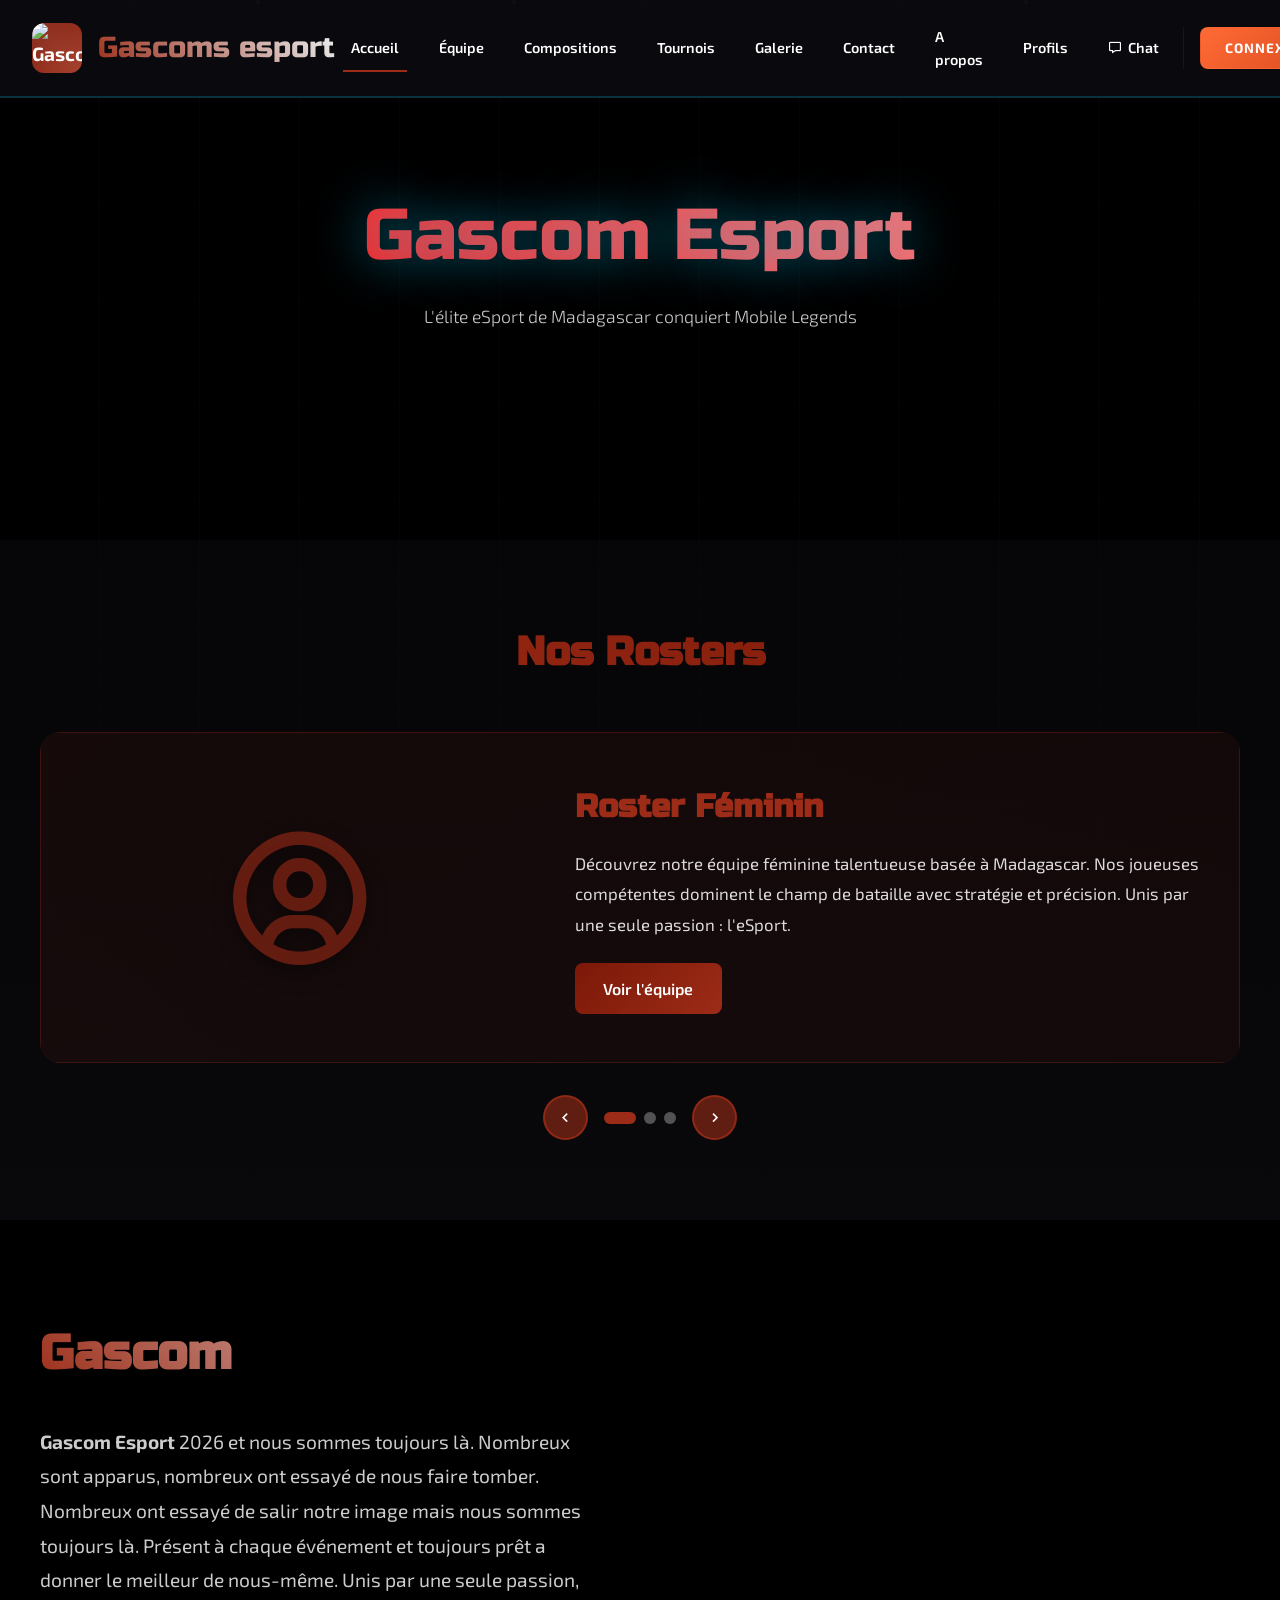
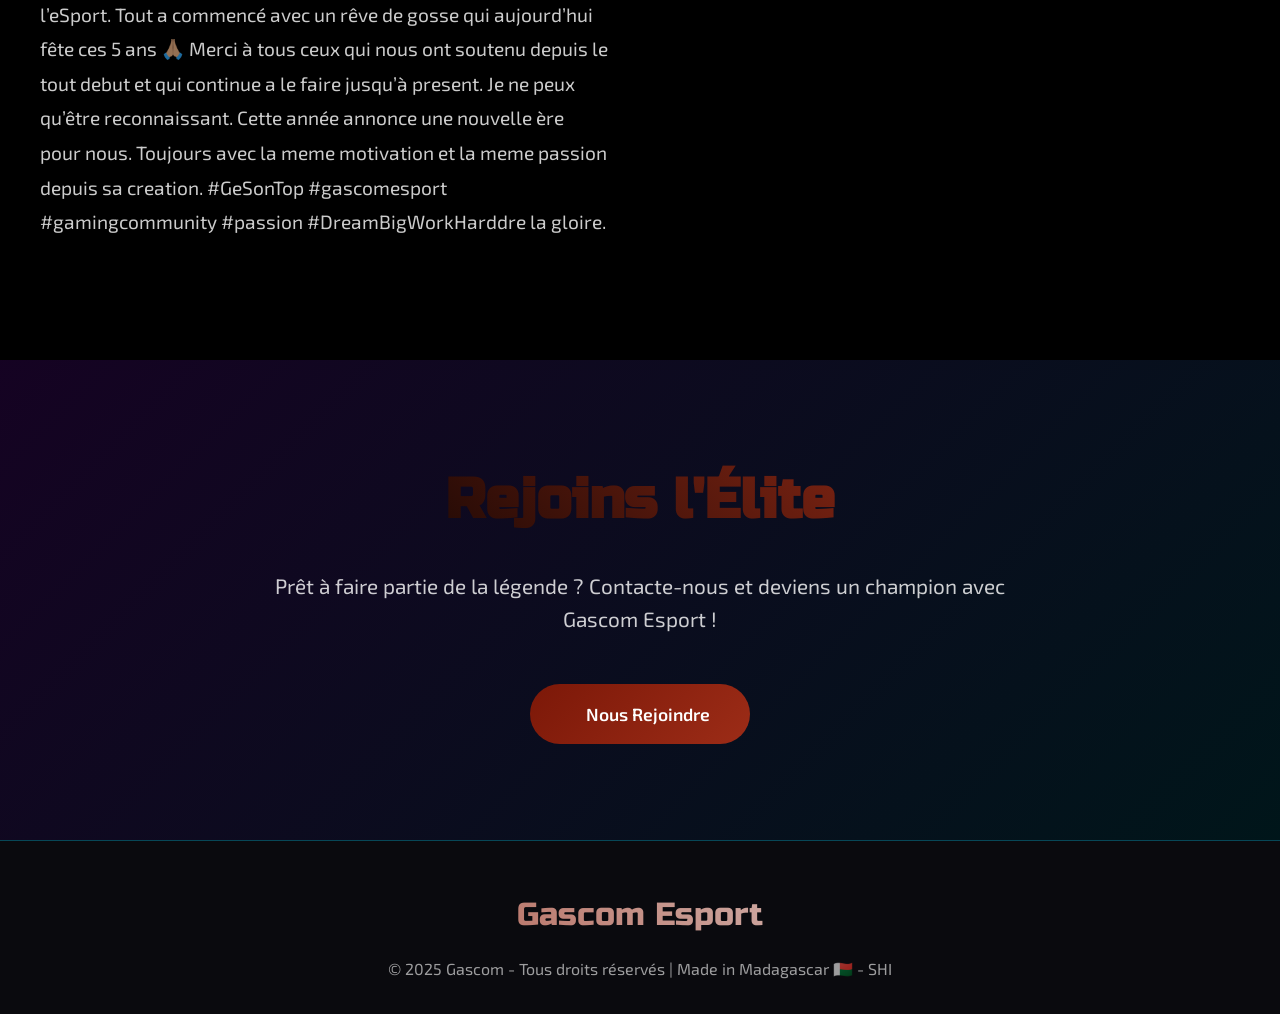
==== index.html @ 4e63996d "fix: correct spelling of "Gascom Esport" to "Gascoms esport" in logo text" ====
<!DOCTYPE html>
<html lang="fr">
<head>
    <meta charset="UTF-8">
    <meta name="viewport" content="width=device-width, initial-scale=1.0">
    <title>Gascom Esports - Team eSport Elite</title>
    <link rel="icon" type="image/png" href="assets/Ges-white.png">
    <link rel="stylesheet" href="styles.css">
    <link href="https://fonts.googleapis.com/css2?family=Exo+2:wght@300;400;600;700;900&family=Russo+One&display=swap" rel="stylesheet">
    <link href='https://unpkg.com/boxicons@2.1.4/css/boxicons.min.css' rel='stylesheet'>
    <link rel="stylesheet" href="https://unpkg.com/aos@next/dist/aos.css" />
    <style>
        /* Roster Carousel Styles */
        .carousel-section {
            padding: 5rem 2rem;
            background: linear-gradient(180deg, rgba(11, 11, 15, 0.5) 0%, rgba(11, 11, 15, 0.8) 100%);
        }

        .carousel-container {
            max-width: 1200px;
            margin: 0 auto;
        }

        .carousel-title {
            text-align: center;
            font-family: 'Russo One', sans-serif;
            font-size: 2.5rem;
            color: #FFFFFF;
            margin-bottom: 3rem;
            background: linear-gradient(45deg, #9c2c17, #7c1808);
            -webkit-background-clip: text;
            -webkit-text-fill-color: transparent;
            background-clip: text;
        }

        .carousel-wrapper {
            position: relative;
            overflow: hidden;
            border-radius: 20px;
        }

        .carousel-inner {
            display: flex;
            transition: transform 0.6s cubic-bezier(0.4, 0, 0.2, 1);
        }

        .carousel-item {
            min-width: 100%;
            padding: 3rem 2rem;
            background: linear-gradient(135deg, rgba(156, 44, 23, 0.1) 0%, rgba(124, 24, 8, 0.1) 100%);
            border: 1px solid rgba(156, 44, 23, 0.3);
            display: flex;
            align-items: center;
            gap: 3rem;
        }

        .carousel-image {
            flex: 0 0 40%;
            text-align: center;
        }

        .carousel-image i {
            font-size: 10rem;
            color: rgba(156, 44, 23, 0.6);
            text-shadow: 0 8px 20px rgba(0, 0, 0, 0.5);
        }

        .carousel-content {
            flex: 1;
            color: #FFFFFF;
        }

        .carousel-content h3 {
            font-family: 'Russo One', sans-serif;
            font-size: 2rem;
            margin-bottom: 1rem;
            color: #9c2c17;
        }

        .carousel-content p {
            font-size: 1.05rem;
            line-height: 1.8;
            color: rgba(255, 255, 255, 0.85);
            margin-bottom: 1.5rem;
        }

        .carousel-btn {
            display: inline-block;
            padding: 0.8rem 1.8rem;
            background: linear-gradient(135deg, #7c1808, #9c2c17);
            color: #FFFFFF;
            text-decoration: none;
            border-radius: 8px;
            font-weight: 600;
            transition: all 0.3s ease;
            border: none;
            cursor: pointer;
        }

        .carousel-btn:hover {
            transform: translateY(-2px);
            box-shadow: 0 10px 30px rgba(156, 44, 23, 0.4);
        }

        /* Carousel Controls */
        .carousel-controls {
            display: flex;
            justify-content: center;
            gap: 1rem;
            margin-top: 2rem;
            align-items: center;
        }

        .carousel-nav-btn {
            width: 45px;
            height: 45px;
            border-radius: 50%;
            background: rgba(156, 44, 23, 0.6);
            border: 2px solid rgba(156, 44, 23, 0.8);
            color: #FFFFFF;
            cursor: pointer;
            display: flex;
            align-items: center;
            justify-content: center;
            transition: all 0.3s ease;
            font-size: 1.2rem;
        }

        .carousel-nav-btn:hover {
            background: rgba(156, 44, 23, 0.9);
            transform: scale(1.1);
        }

        .carousel-indicators {
            display: flex;
            gap: 0.5rem;
        }

        .carousel-dot {
            width: 12px;
            height: 12px;
            border-radius: 50%;
            background: rgba(255, 255, 255, 0.3);
            cursor: pointer;
            transition: all 0.3s ease;
        }

        .carousel-dot.active {
            background: #9c2c17;
            width: 32px;
            border-radius: 6px;
        }

        @media (max-width: 768px) {
            .carousel-item {
                flex-direction: column;
                padding: 2rem 1.5rem;
            }

            .carousel-image {
                flex: 0 0 auto;
                margin-bottom: 1rem;
            }

            .carousel-image i {
                font-size: 6rem;
            }

            .carousel-content h3 {
                font-size: 1.5rem;
            }

            .carousel-title {
                font-size: 1.8rem;
            }
        }

        /* Scroll Animations */
        .scroll-animate {
            opacity: 0;
            transform: translateY(30px);
            transition: opacity 0.8s ease, transform 0.8s ease;
        }

        .scroll-animate.visible {
            opacity: 1;
            transform: translateY(0);
        }

        .fade-in {
            opacity: 0;
            transition: opacity 1s ease;
        }

        .fade-in.visible {
            opacity: 1;
        }

        .slide-up {
            opacity: 0;
            transform: translateY(50px);
            transition: opacity 0.8s ease, transform 0.8s ease;
        }

        .slide-up.visible {
            opacity: 1;
            transform: translateY(0);
        }

        .scale-in {
            opacity: 0;
            transform: scale(0.9);
            transition: opacity 0.7s ease, transform 0.7s ease;
        }

        .scale-in.visible {
            opacity: 1;
            transform: scale(1);
        }

        /* Stagger animation delays */
        .scroll-animate:nth-child(1) { transition-delay: 0.1s; }
        .scroll-animate:nth-child(2) { transition-delay: 0.2s; }
        .scroll-animate:nth-child(3) { transition-delay: 0.3s; }
        .scroll-animate:nth-child(4) { transition-delay: 0.4s; }

        /* TikTok Live Section Styles */
        .tiktok-live-section {
            padding: 5rem 2rem;
            background: linear-gradient(180deg, rgba(11, 11, 15, 0.5) 0%, rgba(11, 11, 15, 0.8) 100%);
        }

        .tiktok-live-container {
            max-width: 1400px;
            margin: 0 auto;
        }

        .tiktok-live-title {
            text-align: center;
            font-family: 'Russo One', sans-serif;
            font-size: 2.5rem;
            color: #FFFFFF;
            margin-bottom: 1rem;
            background: linear-gradient(45deg, #FF0000, #FFFFFF);
            -webkit-background-clip: text;
            -webkit-text-fill-color: transparent;
            background-clip: text;
        }

        .tiktok-live-subtitle {
            text-align: center;
            font-size: 1.1rem;
            color: rgba(255, 255, 255, 0.7);
            margin-bottom: 3rem;
        }

        .tiktok-live-grid {
            display: grid;
            grid-template-columns: repeat(auto-fit, minmax(320px, 1fr));
            gap: 2rem;
            margin-top: 2rem;
        }

        .tiktok-live-item {
            background: linear-gradient(135deg, rgba(25, 25, 35, 0.6), rgba(50, 25, 20, 0.4));
            border: 2px solid rgba(156, 44, 23, 0.4);
            border-radius: 15px;
            padding: 1.5rem;
            backdrop-filter: blur(10px);
            box-shadow: 0 20px 60px rgba(156, 44, 23, 0.2);
            text-align: center;
            overflow: hidden;
        }

        .tiktok-live-item h3 {
            font-family: 'Russo One', sans-serif;
            font-size: 1.3rem;
            color: #FFFFFF;
            margin-bottom: 0.5rem;
        }

        .tiktok-live-item p {
            font-size: 0.95rem;
            color: rgba(255, 255, 255, 0.7);
            margin-bottom: 1rem;
        }

        .tiktok-live-btn {
            display: inline-block;
            padding: 0.7rem 1.8rem;
            background: linear-gradient(135deg, #7c1808, #9c2c17);
            color: #FFFFFF;
            text-decoration: none;
            border-radius: 8px;
            font-weight: 600;
            transition: all 0.3s ease;
            border: none;
            cursor: pointer;
            font-size: 0.9rem;
        }

        .tiktok-live-btn:hover {
            transform: translateY(-2px);
            box-shadow: 0 8px 20px rgba(156, 44, 23, 0.4);
        }

        .tiktok-live-btn.live {
            background: linear-gradient(135deg, #FF0000, #CC0000);
            animation: pulse 2s infinite;
        }

        .tiktok-live-btn.offline {
            opacity: 0.6;
            cursor: not-allowed;
        }

        /* Modal Styles */
        .no-live-modal {
            display: none;
            position: fixed;
            top: 0;
            left: 0;
            right: 0;
            bottom: 0;
            background: rgba(0, 0, 0, 0.7);
            z-index: 9999;
            align-items: center;
            justify-content: center;
        }

        .no-live-modal.active {
            display: flex;
        }

        .no-live-content {
            background: linear-gradient(135deg, rgba(25, 25, 35, 0.95), rgba(50, 25, 20, 0.6));
            border: 2px solid rgba(156, 44, 23, 0.6);
            border-radius: 20px;
            padding: 3rem 2rem;
            text-align: center;
            max-width: 400px;
            backdrop-filter: blur(20px);
            box-shadow: 0 20px 60px rgba(156, 44, 23, 0.4);
        }

        .no-live-content h2 {
            font-family: 'Russo One', sans-serif;
            font-size: 2rem;
            color: #FF0000;
            margin-bottom: 1rem;
        }

        .no-live-content p {
            font-size: 1.1rem;
            color: rgba(255, 255, 255, 0.85);
            margin-bottom: 2rem;
            line-height: 1.6;
        }

        .no-live-close {
            display: inline-block;
            padding: 0.8rem 2rem;
            background: linear-gradient(135deg, #9c2c17, #7c1808);
            color: #FFFFFF;
            border: none;
            border-radius: 8px;
            font-weight: 600;
            cursor: pointer;
            font-size: 0.95rem;
            transition: all 0.3s ease;
        }

        .no-live-close:hover {
            transform: translateY(-2px);
            box-shadow: 0 8px 20px rgba(156, 44, 23, 0.4);
        }

        @keyframes pulse {
            0%, 100% { opacity: 1; }
            50% { opacity: 0.8; }
        }

        @media (max-width: 768px) {
            .tiktok-live-title {
                font-size: 1.8rem;
            }

            .tiktok-live-grid {
                grid-template-columns: 1fr;
                gap: 1.5rem;
            }
        }

        /* Hero Logo Background */
        .hero::before {
            content: '';
            position: absolute;
            top: 50%;
            left: 50%;
            transform: translate(-50%, -50%);
            width: 500px;
            height: 500px;
            background-image: url('assets/logo.svg');
            background-size: contain;
            background-repeat: no-repeat;
            background-position: center;
            opacity: 0.5;
            z-index: 1;
            pointer-events: none;
        }

        .hero {
            position: relative;
        }

        .hero-content {
            position: relative;
            z-index: 10;
        }
    </style>
</head>
<body>
    <div class="bg-animation"></div>
    
    <!-- Header -->
    <header>
        <div class="header-content">
            <div class="logo-container">
                <div class="logo-icon">
                    <img src="assets/Ges-white.png" alt="Gascom Esport Logo" class="logo-img">
                </div>
                <div class="logo-text">Gascoms esport</div>
            </div>
            <nav>
                <button class="hamburger" id="hamburger">
                    <span></span>
                    <span></span>
                    <span></span>
                </button>
                <div class="username-display-mobile" id="usernameDisplayMobile" style="display: none;">
                    <span id="usernameMobileNav"></span>
                    <button onclick="handleLogout()" class="logout-mobile-btn" title="Déconnexion">
                        <i class='bx bx-log-out'></i>
                    </button>
                </div>
                <ul class="nav-menu" id="navMenu">
                    <li class="nav-item"><a href="/" class="active">Accueil</a></li>
                    <li class="nav-item"><a href="/equipe">Équipe</a></li>
                    <li class="nav-item"><a href="/compositions">Compositions</a></li>
                    <li class="nav-item"><a href="/tournois">Tournois</a></li>
                    <li class="nav-item"><a href="/galerie">Galerie</a></li>
                    <li class="nav-item"><a href="/contact">Contact</a></li>
                    <li class="nav-item"><a href="/apropos">A propos</a></li>
                    <li class="nav-item"><a href="/profils">Profils</a></li>
                    <li class="nav-item"><a href="/chat"><i class='bx bx-message'></i> Chat</a></li>
                    <li class="nav-item auth-nav" id="authNav">
                        <button class="auth-btn" onclick="openLoginModal()">Connexion</button>
                        <button class="auth-btn" onclick="openSignupModal()">Inscription</button>
                    </li>
                    <li class="nav-item user-nav" id="userNav" style="display: none;">
                        <span class="username-display" id="usernameNav"></span>
                        <a class="logout-btn" href="/mon-profil" title="Mon Profil" style="background: transparent; border: none; color: #FFFFFF; cursor: pointer; padding: 0.5rem; font-size: 1.2rem; text-decoration: none;">
                            <i class='bx bx-user-circle'></i>
                        </a>
                        <button class="logout-btn" onclick="handleLogout()">Déconnexion</button>
                    </li>
                </ul>
            </nav>
        </div>
    </header>

    <!-- Hero Section -->
    <section class="hero">
        <div class="hero-particles">
            <div class="particle" style="left: 10%; animation-delay: 0s;"></div>
            <div class="particle" style="left: 20%; animation-delay: 1s;"></div>
            <div class="particle" style="left: 30%; animation-delay: 2s;"></div>
            <div class="particle" style="left: 40%; animation-delay: 3s;"></div>
            <div class="particle" style="left: 50%; animation-delay: 4s;"></div>
            <div class="particle" style="left: 60%; animation-delay: 5s;"></div>
            <div class="particle" style="left: 70%; animation-delay: 6s;"></div>
            <div class="particle" style="left: 80%; animation-delay: 7s;"></div>
            <div class="particle" style="left: 90%; animation-delay: 8s;"></div>
        </div>
        <div class="hero-content">
            <h1 class="hero-title">Gascom Esport</h1>
            <p class="hero-subtitle">L'élite eSport de Madagascar conquiert Mobile Legends</p>
           
        </div>
    </section>

    <!-- Rosters Carousel Section -->
    <section class="carousel-section scroll-animate">
        <div class="carousel-container">
            <h2 class="carousel-title">Nos Rosters</h2>
            
            <div class="carousel-wrapper">
                <div class="carousel-inner" id="carouselInner">
                    <!-- Roster 1 -->
                    <div class="carousel-item">
                        <div class="carousel-image">
                            <i class='bx bx-user-circle'></i>
                        </div>
                        <div class="carousel-content">
                            <h3>Roster Féminin</h3>
                            <p>Découvrez notre équipe féminine talentueuse basée à Madagascar. Nos joueuses compétentes dominent le champ de bataille avec stratégie et précision. Unis par une seule passion : l'eSport.</p>
                            <a href="/roster-feminin" class="carousel-btn">Voir l'équipe</a>
                        </div>
                    </div>

                    <!-- Roster 2 -->
                    <div class="carousel-item">
                        <div class="carousel-image">
                            <i class='bx bx-user-circle'></i>
                        </div>
                        <div class="carousel-content">
                            <h3>Roster Masculin</h3>
                            <p>Explorez notre équipe masculine basée à Madagascar. Nos champions expérimentés sont prêts à affronter les plus grands défis eSport. Avec détermination et excellence, nous conquérons chaque tournoi.</p>
                            <a href="/roster-masculin" class="carousel-btn">Voir l'équipe</a>
                        </div>
                    </div>

                    <!-- Roster 3 -->
                    <div class="carousel-item">
                        <div class="carousel-image">
                            <i class='bx bx-user-circle'></i>
                        </div>
                        <div class="carousel-content">
                            <h3>Roster Europe</h3>
                            <p>Rencontrez notre division européenne avec les meilleurs joueurs du continent. Une équipe internationale prête à conquérir les tournois européens. Excellence et compétitivité au plus haut niveau.</p>
                            <a href="/roster-europe" class="carousel-btn">Voir l'équipe</a>
                        </div>
                    </div>
                </div>
            </div>

            <!-- Carousel Controls -->
            <div class="carousel-controls">
                <button class="carousel-nav-btn" id="prevBtn" aria-label="Previous">
                    <i class='bx bx-chevron-left'></i>
                </button>
                
                <div class="carousel-indicators">
                    <span class="carousel-dot active" data-slide="0"></span>
                    <span class="carousel-dot" data-slide="1"></span>
                    <span class="carousel-dot" data-slide="2"></span>
                </div>
                
                <button class="carousel-nav-btn" id="nextBtn" aria-label="Next">
                    <i class='bx bx-chevron-right'></i>
                </button>
            </div>
        </div>
    </section>


    <!-- About Section -->
    <section class="about-section scroll-animate">
        <div class="about-container">
            <div class="about-content">
                <h2>Gascom</h2>
                <p><strong>Gascom Esport</strong> 2026 et nous sommes toujours là. Nombreux sont apparus, nombreux ont essayé de nous faire tomber. Nombreux ont essayé de salir notre image mais nous sommes toujours là. Présent à chaque événement et toujours prêt a donner le meilleur de nous-même. 
Unis par une seule passion, l’eSport. 
Tout a commencé avec un rêve de gosse qui aujourd’hui fête ces 5 ans 🙏🏽
Merci à tous ceux qui nous ont soutenu depuis le tout debut et qui continue a le faire jusqu’à present. Je ne peux qu’être reconnaissant. Cette année annonce une nouvelle ère pour nous. Toujours avec la meme motivation et la meme passion depuis sa creation.
#GeSonTop #gascomesport #gamingcommunity #passion #DreamBigWorkHarddre la gloire.</p>
            </div>
            <div class="about-visual"></div>
        </div>
    </section>

    <!-- CTA Section -->
    <section class="cta-section scroll-animate">
        <div class="cta-container">
            <h2>Rejoins l'Élite</h2>
            <p>Prêt à faire partie de la légende ? Contacte-nous et deviens un champion avec Gascom Esport !</p>
            <a href="#" class="hero-cta">
                <span></span>
                Nous Rejoindre
            </a>
        </div>
    </section>

    <!-- Footer -->
    <footer>
        <div class="footer-content">
            <div class="footer-logo">Gascom Esport</div>
            <p class="footer-text">© 2025 Gascom - Tous droits réservés | Made in Madagascar 🇲🇬 - SHI</p>
        </div>
    </footer>

    <script>
        // Smooth scrolling
        document.querySelectorAll('a[href^="#"]').forEach(anchor => {
            anchor.addEventListener('click', function (e) {
                e.preventDefault();
                const target = document.querySelector(this.getAttribute('href'));
                if (target) {
                    target.scrollIntoView({
                        behavior: 'smooth'
                    });
                }
            });
        });

        // ===== CAROUSEL FUNCTIONALITY =====
        let currentSlide = 0;
        const carouselInner = document.getElementById('carouselInner');
        const dots = document.querySelectorAll('.carousel-dot');
        const prevBtn = document.getElementById('prevBtn');
        const nextBtn = document.getElementById('nextBtn');
        let autoplayInterval;

        function goToSlide(n) {
            currentSlide = (n + 3) % 3;
            carouselInner.style.transform = `translateX(-${currentSlide * 100}%)`;
            
            // Update dots
            dots.forEach((dot, index) => {
                dot.classList.toggle('active', index === currentSlide);
            });
        }

        function nextSlide() {
            goToSlide(currentSlide + 1);
        }

        function prevSlide() {
            goToSlide(currentSlide - 1);
        }

        function startAutoplay() {
            autoplayInterval = setInterval(nextSlide, 5000);
        }

        function stopAutoplay() {
            clearInterval(autoplayInterval);
        }

        // Event listeners
        prevBtn.addEventListener('click', () => {
            prevSlide();
            stopAutoplay();
            startAutoplay();
        });

        nextBtn.addEventListener('click', () => {
            nextSlide();
            stopAutoplay();
            startAutoplay();
        });

        dots.forEach((dot, index) => {
            dot.addEventListener('click', () => {
                goToSlide(index);
                stopAutoplay();
                startAutoplay();
            });
        });

        // Start autoplay on load
        startAutoplay();

        // ===== SCROLL ANIMATIONS =====
        const scrollElements = document.querySelectorAll('.scroll-animate, .fade-in, .slide-up, .scale-in');

        const elementInView = (el, offset = 0.2) => {
            const elementTop = el.getBoundingClientRect().top;
            return (
                elementTop <= (window.innerHeight || document.documentElement.clientHeight) * (1 - offset)
            );
        };

        const displayScrollElement = (element) => {
            element.classList.add('visible');
        };

        const hideScrollElement = (element) => {
            element.classList.remove('visible');
        };

        const handleScrollAnimation = () => {
            scrollElements.forEach((el) => {
                if (elementInView(el, 0.15)) {
                    displayScrollElement(el);
                }
            });
        };

        // Trigger on scroll
        window.addEventListener('scroll', () => {
            handleScrollAnimation();
        });

        // Initial check on page load
        handleScrollAnimation();

        // Header scroll effect
        window.addEventListener('scroll', () => {
            const header = document.querySelector('header');
            if (window.scrollY > 100) {
                header.style.background = 'rgba(11, 11, 15, 0.98)';
                header.style.boxShadow = '0 4px 20px rgba(0, 0, 0, 0.3)';
            } else {
                header.style.background = 'rgba(11, 11, 15, 0.95)';
                header.style.boxShadow = 'none';
            }
        });

        // Hamburger menu toggle
        const hamburger = document.getElementById('hamburger');
        const navMenu = document.getElementById('navMenu');

        hamburger.addEventListener('click', () => {
            navMenu.classList.toggle('active');
            hamburger.classList.toggle('active');
        });

        // Close menu when a link is clicked
        document.querySelectorAll('.nav-item a').forEach(link => {
            link.addEventListener('click', () => {
                navMenu.classList.remove('active');
                hamburger.classList.remove('active');
            });
        });

        // Dynamic particles
        function createParticle() {
            const particle = document.createElement('div');
            particle.className = 'particle';
            particle.style.left = Math.random() * 100 + '%';
            particle.style.animationDelay = Math.random() * 8 + 's';
            document.querySelector('.hero-particles').appendChild(particle);
            
            setTimeout(() => {
                particle.remove();
            }, 12000);
        }

        setInterval(createParticle, 2000);
    </script>

    <!-- AOS Library -->
    <script src="https://unpkg.com/aos@next/dist/aos.js"></script>
    <script>
        AOS.init({
            duration: 1000,
            offset: 100,
            once: true
        });
    </script>

    <!-- Login Modal -->
    <div id="loginModal" class="auth-modal">
        <div class="auth-modal-content">
            <button class="auth-modal-close" onclick="closeLoginModal()">&times;</button>
            <div class="auth-header">
                <h2>Connexion</h2>
                <p class="auth-subtitle">Accédez à votre compte Gascom</p>
            </div>
            <form onsubmit="handleLoginModal(event)">
                <div class="form-group">
                    <label for="login-email-modal">
                        <i class='bx bx-envelope'></i> Email
                    </label>
                    <input type="email" id="login-email-modal" placeholder="votre@email.com" required>
                </div>
                <div class="form-group">
                    <label for="login-password-modal">
                        <i class='bx bx-lock-alt'></i> Mot de passe
                    </label>
                    <input type="password" id="login-password-modal" placeholder="••••••••" required>
                </div>
                <button type="submit" class="auth-submit-btn">
                    <i class='bx bx-log-in'></i> Se connecter
                </button>
                <div id="login-error-modal" class="error"></div>
                <div id="login-success-modal" class="success"></div>
            </form>
        </div>
    </div>

    <!-- Signup Modal -->
    <div id="signupModal" class="auth-modal">
        <div class="auth-modal-content">
            <button class="auth-modal-close" onclick="closeSignupModal()">&times;</button>
            <div class="auth-header">
                <h2>Inscription</h2>
                <p class="auth-subtitle">Rejoignez la communauté Gascom</p>
            </div>
            <form onsubmit="handleSignupModal(event)">
                <div class="form-group">
                    <label for="signup-username-modal">
                        <i class='bx bx-user'></i> Nom d'utilisateur
                    </label>
                    <input type="text" id="signup-username-modal" placeholder="votre_pseudo" required>
                </div>
                <div class="form-group">
                    <label for="signup-email-modal">
                        <i class='bx bx-envelope'></i> Email
                    </label>
                    <input type="email" id="signup-email-modal" placeholder="votre@email.com" required>
                </div>
                <div class="form-group">
                    <label for="signup-password-modal">
                        <i class='bx bx-lock-alt'></i> Mot de passe
                    </label>
                    <input type="password" id="signup-password-modal" placeholder="••••••••" required>
                </div>
                <div class="form-group">
                    <label for="signup-password-confirm-modal">
                        <i class='bx bx-lock-alt'></i> Confirmer le mot de passe
                    </label>
                    <input type="password" id="signup-password-confirm-modal" placeholder="••••••••" required>
                </div>
                <button type="submit" class="auth-submit-btn">
                    <i class='bx bx-user-plus'></i> S'inscrire
                </button>
                <div id="signup-error-modal" class="error"></div>
                <div id="signup-success-modal" class="success"></div>
            </form>
        </div>
    </div>

    <style>
        .auth-btn {
            background: linear-gradient(135deg, #ff6b35, #d94a1f);
            color: white;
            border: 1px solid rgba(255, 107, 53, 0.4);
            padding: 0.7rem 1.5rem;
            border-radius: 8px;
            cursor: pointer;
            font-weight: 700;
            font-family: 'Exo 2', sans-serif;
            transition: all 0.3s cubic-bezier(0.34, 1.56, 0.64, 1);
            text-transform: uppercase;
            font-size: 0.85rem;
            letter-spacing: 1px;
            position: relative;
            overflow: hidden;
        }

        .auth-btn::before {
            content: '';
            position: absolute;
            top: 0;
            left: -100%;
            width: 100%;
            height: 100%;
            background: rgba(255, 255, 255, 0.1);
            transition: left 0.3s ease;
            z-index: 0;
        }

        .auth-btn:hover::before {
            left: 100%;
        }

        .auth-btn:hover {
            transform: translateY(-3px);
            box-shadow: 0 8px 20px rgba(255, 107, 53, 0.4),
                        inset 0 1px 0 rgba(255, 255, 255, 0.2);
        }

        .auth-btn:active {
            transform: translateY(-1px);
        }

        @media (max-width: 768px) {
            .auth-btn {
                padding: 0.65rem 1.2rem;
                font-size: 0.8rem;
            }
        }

        @media (max-width: 480px) {
            .auth-btn {
                padding: 0.6rem 1rem;
                font-size: 0.75rem;
                letter-spacing: 0.5px;
            }
        }

        .user-profile-btn {
            background: linear-gradient(135deg, #ff6b35, #d94a1f);
            color: white;
            border: 1px solid rgba(255, 107, 53, 0.4);
            padding: 0.7rem 1.5rem;
            border-radius: 8px;
            cursor: pointer;
            font-weight: 700;
            font-family: 'Exo 2', sans-serif;
            transition: all 0.3s cubic-bezier(0.34, 1.56, 0.64, 1);
            text-transform: uppercase;
            font-size: 0.85rem;
            letter-spacing: 1px;
            display: flex;
            align-items: center;
            gap: 0.6rem;
        }

        .user-profile-btn:hover {
            transform: translateY(-3px);
            box-shadow: 0 8px 20px rgba(255, 107, 53, 0.4),
                        inset 0 1px 0 rgba(255, 255, 255, 0.2);
        }

        .user-profile-btn:active {
            transform: translateY(-1px);
        }

        @media (max-width: 768px) {
            .user-profile-btn {
                padding: 0.65rem 1.2rem;
                font-size: 0.8rem;
            }
        }

        @media (max-width: 480px) {
            .user-profile-btn {
                padding: 0.6rem 1rem;
                font-size: 0.75rem;
                letter-spacing: 0.5px;
            }
        }

        .user-menu {
            display: none;
            position: absolute;
            top: calc(100% + 0.5rem);
            right: 0;
            background: linear-gradient(135deg, rgba(15, 8, 5, 0.95) 0%, rgba(25, 12, 8, 0.95) 100%);
            border: 1px solid rgba(255, 107, 53, 0.3);
            border-radius: 10px;
            min-width: 220px;
            box-shadow: 0 15px 40px rgba(0, 0, 0, 0.8),
                        0 0 30px rgba(255, 107, 53, 0.15);
            z-index: 999;
            overflow: hidden;
            animation: dropdownSlide 0.3s cubic-bezier(0.34, 1.56, 0.64, 1);
        }

        @keyframes dropdownSlide {
            from {
                opacity: 0;
                transform: translateY(-10px);
            }
            to {
                opacity: 1;
                transform: translateY(0);
            }
        }

        .user-menu.show {
            display: block;
        }

        .user-menu-item {
            display: flex;
            align-items: center;
            gap: 0.7rem;
            width: 100%;
            padding: 0.9rem 1.5rem;
            color: rgba(255, 255, 255, 0.8);
            text-decoration: none;
            border: none;
            background: none;
            cursor: pointer;
            transition: all 0.3s ease;
            text-align: left;
            font-family: 'Exo 2', sans-serif;
            font-size: 0.95rem;
            font-weight: 500;
        }

        .user-menu-item:hover {
            background: rgba(255, 107, 53, 0.15);
            color: #ff6b35;
            padding-left: 1.8rem;
        }

        .user-menu hr {
            border: none;
            border-top: 1px solid rgba(255, 107, 53, 0.2);
            margin: 0.7rem 0;
        }

        .user-nav {
            position: relative;
        }

        .username-display-mobile {
            display: none !important;
            align-items: center;
            gap: 1rem;
        }

        @media (min-width: 769px) {
            .username-display-mobile {
                display: none !important;
            }

            .user-profile-btn {
                display: flex !important;
            }
        }

        .username-display-mobile span {
            font-size: 0.9rem;
            color: rgba(255, 255, 255, 0.85);
            font-weight: 600;
            font-family: 'Exo 2', sans-serif;
            text-transform: uppercase;
            letter-spacing: 0.5px;
        }

        .logout-mobile-btn {
            background: none;
            border: none;
            color: rgba(255, 255, 255, 0.7);
            font-size: 1.3rem;
            cursor: pointer;
            transition: all 0.3s ease;
            padding: 0.5rem;
        }

        .logout-mobile-btn:hover {
            color: #ff6b35;
            transform: scale(1.1);
        }

        @media (max-width: 768px) {
            .username-display-mobile {
                display: flex;
            }

            .user-profile-btn {
                display: none;
            }
        }

        @media (max-width: 480px) {
            .user-menu {
                min-width: 200px;
                right: -20px;
            }
        }

        .auth-modal {
            display: none;
            position: fixed;
            z-index: 1000;
            left: 0;
            top: 0;
            width: 100%;
            height: 100%;
            background: rgba(0, 0, 0, 0.85);
            backdrop-filter: blur(10px);
            -webkit-backdrop-filter: blur(10px);
            animation: fadeIn 0.3s ease;
            overflow-y: auto;
            padding: 1rem 0;
        }

        @keyframes fadeIn {
            from { opacity: 0; }
            to { opacity: 1; }
        }

        .auth-modal.show {
            display: flex;
            align-items: center;
            justify-content: center;
        }

        .auth-modal-content {
            background: linear-gradient(135deg, rgba(10, 5, 3, 0.98) 0%, rgba(20, 10, 6, 0.98) 100%);
            padding: 3.5rem;
            border-radius: 20px;
            border: 1.5px solid rgba(255, 107, 53, 0.3);
            max-width: 450px;
            width: 90%;
            min-height: auto;
            max-height: 95vh;
            overflow-y: auto;
            box-shadow: 0 30px 80px rgba(0, 0, 0, 0.95),
                        0 0 60px rgba(255, 107, 53, 0.2),
                        inset 0 1px 0 rgba(255, 255, 255, 0.08);
            position: relative;
            animation: slideUp 0.5s cubic-bezier(0.34, 1.56, 0.64, 1);
        }

        @keyframes slideUp {
            from {
                opacity: 0;
                transform: translateY(50px) scale(0.95);
            }
            to {
                opacity: 1;
                transform: translateY(0) scale(1);
            }
        }

        .auth-header {
            margin-bottom: 2.5rem;
            text-align: center;
        }

        .auth-modal-content h2 {
            font-family: 'Russo One', sans-serif;
            font-size: 2.2rem;
            color: #FFFFFF;
            margin: 0 0 0.75rem 0;
            background: linear-gradient(135deg, #ff6b35, #ff8a50);
            -webkit-background-clip: text;
            -webkit-text-fill-color: transparent;
            background-clip: text;
            letter-spacing: 1px;
        }

        .auth-subtitle {
            font-size: 0.95rem;
            color: rgba(255, 255, 255, 0.65);
            margin: 0;
            font-family: 'Exo 2', sans-serif;
            font-weight: 300;
        }

        .auth-modal-content form .form-group {
            margin-bottom: 1.8rem;
        }

        .auth-modal-content label {
            display: flex;
            align-items: center;
            gap: 0.6rem;
            font-size: 0.95rem;
            color: rgba(255, 255, 255, 0.85);
            font-weight: 600;
            margin-bottom: 0.9rem;
            font-family: 'Exo 2', sans-serif;
            text-transform: uppercase;
            letter-spacing: 0.5px;
        }

        .auth-modal-content label i {
            font-size: 1.2rem;
            color: #ff6b35;
        }

        .auth-modal-content input {
            width: 100%;
            padding: 1rem 1.3rem;
            background: rgba(255, 255, 255, 0.05);
            border: 1.5px solid rgba(255, 107, 53, 0.25);
            border-radius: 10px;
            color: #FFFFFF;
            font-family: 'Exo 2', sans-serif;
            font-size: 1rem;
            transition: all 0.3s ease;
            box-sizing: border-box;
        }

        .auth-modal-content input:focus {
            outline: none;
            background: rgba(255, 255, 255, 0.08);
            border-color: #ff6b35;
            box-shadow: 0 0 20px rgba(255, 107, 53, 0.25),
                        inset 0 1px 2px rgba(255, 255, 255, 0.05);
        }

        .auth-modal-content input::placeholder {
            color: rgba(255, 255, 255, 0.35);
        }

        .auth-submit-btn {
            width: 100%;
            padding: 1.1rem 1.5rem;
            margin-top: 2rem;
            background: linear-gradient(135deg, #ff6b35, #d94a1f);
            color: #FFFFFF;
            border: 1px solid rgba(255, 107, 53, 0.3);
            border-radius: 10px;
            font-weight: 800;
            font-family: 'Exo 2', sans-serif;
            font-size: 1rem;
            text-transform: uppercase;
            letter-spacing: 1.5px;
            cursor: pointer;
            transition: all 0.3s cubic-bezier(0.34, 1.56, 0.64, 1);
            display: flex;
            align-items: center;
            justify-content: center;
            gap: 0.8rem;
            position: relative;
            overflow: hidden;
        }

        .auth-submit-btn::before {
            content: '';
            position: absolute;
            top: 0;
            left: -100%;
            width: 100%;
            height: 100%;
            background: rgba(255, 255, 255, 0.15);
            transition: left 0.3s ease;
            z-index: 0;
        }

        .auth-submit-btn:hover::before {
            left: 100%;
        }

        .auth-submit-btn:hover {
            transform: translateY(-3px);
            box-shadow: 0 12px 30px rgba(255, 107, 53, 0.35),
                        inset 0 1px 0 rgba(255, 255, 255, 0.2);
        }

        .auth-submit-btn:active {
            transform: translateY(-1px);
        }

        .auth-modal-content .error {
            margin-top: 1.2rem;
            padding: 1rem 1.2rem;
            background: rgba(255, 107, 107, 0.1);
            border: 1px solid rgba(255, 107, 107, 0.4);
            border-radius: 8px;
            color: #ff8787;
            font-size: 0.95rem;
            display: none;
            font-weight: 500;
        }

        .auth-modal-content .error:not(:empty) {
            display: block;
            animation: slideDown 0.3s ease;
        }

        .auth-modal-content .success {
            margin-top: 1.2rem;
            padding: 1rem 1.2rem;
            background: rgba(80, 250, 123, 0.1);
            border: 1px solid rgba(80, 250, 123, 0.4);
            border-radius: 8px;
            color: #50fa7b;
            font-size: 0.95rem;
            display: none;
            font-weight: 500;
        }

        .auth-modal-content .success:not(:empty) {
            display: block;
            animation: slideDown 0.3s ease;
        }

        @keyframes slideDown {
            from {
                opacity: 0;
                transform: translateY(-10px);
            }
            to {
                opacity: 1;
                transform: translateY(0);
            }
        }

        .auth-modal-close {
            position: absolute;
            right: 1.5rem;
            top: 1.5rem;
            background: rgba(255, 107, 53, 0.12);
            border: 1px solid rgba(255, 107, 53, 0.25);
            color: rgba(255, 255, 255, 0.7);
            font-size: 1.8rem;
            cursor: pointer;
            transition: all 0.3s ease;
            padding: 0;
            width: 45px;
            height: 45px;
            display: flex;
            align-items: center;
            justify-content: center;
            border-radius: 8px;
            z-index: 10;
        }

        .auth-modal-close:hover {
            background: rgba(255, 107, 53, 0.25);
            color: #ff6b35;
            transform: rotate(90deg) scale(1.1);
        }

        @media (max-width: 768px) {
            .auth-modal-content {
                padding: 3rem 2rem;
                border-radius: 16px;
            }

            .auth-modal-content h2 {
                font-size: 1.9rem;
            }

            .auth-submit-btn {
                padding: 1rem 1.2rem;
                font-size: 0.95rem;
            }
        }

        @media (max-width: 600px) {
            .auth-modal {
                padding: 0.5rem;
            }

            .auth-modal-content {
                padding: 2.5rem 1.5rem;
                border-radius: 14px;
                width: 95%;
            }

            .auth-modal-content h2 {
                font-size: 1.7rem;
                margin-bottom: 0.5rem;
            }

            .auth-subtitle {
                font-size: 0.9rem;
            }

            .auth-modal-content label {
                font-size: 0.9rem;
            }

            .auth-modal-content input {
                padding: 0.9rem 1.1rem;
                font-size: 0.95rem;
            }

            .auth-submit-btn {
                padding: 0.95rem 1rem;
                font-size: 0.9rem;
                margin-top: 1.5rem;
            }

            .auth-modal-close {
                width: 40px;
                height: 40px;
                font-size: 1.6rem;
            }
        }

        @media (max-width: 480px) {
            .auth-modal-content {
                padding: 2rem 1.2rem;
            }

            .auth-modal-content h2 {
                font-size: 1.5rem;
            }

            .auth-header {
                margin-bottom: 2rem;
            }

            .auth-modal-content form .form-group {
                margin-bottom: 1.5rem;
            }
        }        @media (max-width: 600px) {
            .auth-modal-content {
                padding: 2.5rem 1.5rem;
                max-height: 95vh;
            }

            .auth-modal-content h2 {
                font-size: 1.6rem;
            }
        }
    </style>

    <script>
        function toggleUserMenu() {
            const userMenu = document.getElementById('userMenu');
            if (userMenu) {
                userMenu.classList.toggle('show');
            }
        }

        // Fermer le menu quand on clique ailleurs
        document.addEventListener('click', function(event) {
            const userNav = document.getElementById('userNav');
            const userMenu = document.getElementById('userMenu');
            if (userNav && userMenu && !userNav.contains(event.target) && userMenu.classList.contains('show')) {
                userMenu.classList.remove('show');
            }
        });

        async function handleLogout() {
            try {
                await fetch('/api/auth/logout', {
                    method: 'POST',
                    headers: { 'Content-Type': 'application/json' }
                });
                localStorage.removeItem('access_token');
                location.reload();
            } catch (error) {
                console.error('Logout error:', error);
                localStorage.removeItem('access_token');
                location.reload();
            }
        }

        function openLoginModal() {
            document.getElementById('loginModal').classList.add('show');
        }

        function closeLoginModal() {
            document.getElementById('loginModal').classList.remove('show');
        }

        function openSignupModal() {
            document.getElementById('signupModal').classList.add('show');
        }

        function closeSignupModal() {
            document.getElementById('signupModal').classList.remove('show');
        }

        // Fermer les modals en cliquant en dehors
        window.onclick = function(event) {
            const loginModal = document.getElementById('loginModal');
            const signupModal = document.getElementById('signupModal');
            if (event.target == loginModal) {
                closeLoginModal();
            }
            if (event.target == signupModal) {
                closeSignupModal();
            }
        };
    </script>

    <!-- Auth Session Management -->
    <script src="/auth-session.js"></script>
</body>
</html>
---- styles.css ----
* {
            margin: 0;
            padding: 0;
            box-sizing: border-box;
        }

        :root {
            --primary-purple: #7c1808;
            --electric-blue: #9c2c17;
            --neon-green: #ecf4f6;
            --gold: #000000;
            --dark-bg: #000000;
            --card-bg: #000000;
        }

        body {
            font-family: 'Exo 2', sans-serif;
            background: var(--dark-bg);
            color: white;
            overflow-x: hidden;
            line-height: 1.6;
        }

        /* Animated Background */
        .bg-animation {
            position: fixed;
            top: 0;
            left: 0;
            width: 100%;
            height: 100%;
            z-index: -1;
            background: 
                radial-gradient(circle at 25% 25%, rgba(255, 255, 255, 0.3) 0%, transparent 50%),
                radial-gradient(circle at 75% 75%, rgba() 0%, transparent 50%),
                radial-gradient(circle at 50% 50%, rgba(0, 0, 0, 0.1) 0%, transparent 50%);
        }

        .bg-animation::before {
            content: '';
            position: absolute;
            top: 0;
            left: 0;
            right: 0;
            bottom: 0;
            background-image: 
                repeating-linear-gradient(
                    90deg,
                    transparent,
                    transparent 98px,
                    rgba(0, 212, 255, 0.03) 100px
                ),
                repeating-linear-gradient(
                    0deg,
                    transparent,
                    transparent 98px,
                    rgba(106, 13, 173, 0.03) 100px
                );
            animation: grid-drift 20s linear infinite;
        }

        @keyframes grid-drift {
            0% { transform: translate(0, 0); }
            100% { transform: translate(100px, 100px); }
        }

        /* Header */
        header {
            position: fixed;
            top: 0;
            width: 100%;
            padding: 0.75rem 2rem;
            background: rgba(11, 11, 15, 0.98);
            backdrop-filter: blur(20px);
            border-bottom: 2px solid rgba(0, 212, 255, 0.2);
            z-index: 1000;
            transition: all 0.3s ease;
            box-shadow: 0 2px 15px rgba(0, 0, 0, 0.3);
        }

        .header-content {
            display: flex;
            justify-content: space-between;
            align-items: center;
            max-width: 1400px;
            margin: 0 auto;
            width: 100%;
        }

        .logo-container {
            display: flex;
            align-items: center;
            gap: 1rem;
            flex-shrink: 0;
        }

        .logo-icon {
            width: 50px;
            height: 50px;
            background: linear-gradient(135deg, var(--primary-purple), var(--electric-blue));
            border-radius: 12px;
            display: flex;
            align-items: center;
            justify-content: center;
            font-size: 1.2rem;
            font-weight: bold;
            position: relative;
            overflow: hidden;
        }

        .logo-img {
            width: 100%;
            height: 100%;
            object-fit: cover;
            border-radius: 12px;
            display: block;
        }

        .logo-icon::before {
            content: '';
            position: absolute;
            top: -50%;
            left: -50%;
            width: 200%;
            height: 200%;
            background: linear-gradient(45deg, transparent, rgba(255, 255, 255, 0.1), transparent);
            animation: shine 3s infinite;
        }

        @keyframes shine {
            0% { transform: rotate(0deg); }
            100% { transform: rotate(360deg); }
        }

        .logo-text {
            font-family: 'Russo One', sans-serif;
            font-size: 1.8rem;
            background: linear-gradient(45deg, var(--electric-blue), var(--neon-green));
            -webkit-background-clip: text;
            -webkit-text-fill-color: transparent;
            background-clip: text;
        }

        .nav-menu {
            display: flex;
            list-style: none;
            gap: 0.5rem;
            align-items: center;
            flex-wrap: nowrap;
        }

        .nav-item {
            display: flex;
            align-items: center;
        }

        .hamburger {
            display: none;
            flex-direction: column;
            background: none;
            border: none;
            cursor: pointer;
            gap: 0.4rem;
            z-index: 1001;
            padding: 0.5rem;
            transition: all 0.3s ease;
        }

        .hamburger span {
            width: 25px;
            height: 3px;
            background: white;
            border-radius: 2px;
            transition: all 0.3s ease;
        }

        .hamburger.active span:nth-child(1) {
            transform: rotate(45deg) translate(10px, 10px);
        }

        .hamburger.active span:nth-child(2) {
            opacity: 0;
        }

        .hamburger.active span:nth-child(3) {
            transform: rotate(-45deg) translate(7px, -7px);
        }

        .nav-item a {
            color: white;
            text-decoration: none;
            font-weight: 600;
            padding: 0.6rem 1rem;
            border-radius: 8px;
            transition: all 0.3s ease;
            position: relative;
            display: flex;
            align-items: center;
            gap: 0.4rem;
            font-size: 0.95rem;
        }

        .nav-item a::before {
            content: '';
            position: absolute;
            bottom: 0;
            left: 50%;
            width: 0;
            height: 2px;
            background: var(--electric-blue);
            transition: all 0.3s ease;
            transform: translateX(-50%);
        }

        .nav-item a:hover::before,
        .nav-item a.active::before {
            width: 80%;
        }

        .nav-item a:hover {
            color: var(--electric-blue);
            transform: translateY(-2px);
        }

        .nav-item.auth-nav {
            display: flex;
            gap: 0.8rem;
            margin-left: auto;
            padding-left: 1rem;
            border-left: 1px solid rgba(0, 212, 255, 0.1);
        }

        .nav-item.user-nav {
            display: flex;
            align-items: center;
            gap: 1rem;
            margin-left: auto;
            padding-left: 1rem;
            border-left: 1px solid rgba(0, 212, 255, 0.1);
        }

        .username-display {
            font-size: 0.9rem;
            color: rgba(255, 255, 255, 0.9);
            font-weight: 500;
            white-space: nowrap;
        }

        .notifications-label {
            display: inline-flex;
            align-items: center;
            gap: 0.35rem;
        }

        .notifications-count {
            display: inline-flex;
            align-items: center;
            justify-content: center;
            min-width: 22px;
            height: 22px;
            padding: 0 7px;
            border-radius: 999px;
            background: linear-gradient(135deg, var(--electric-blue), var(--primary-purple));
            color: white;
            font-size: 0.75rem;
            font-weight: 700;
            margin-left: 0.35rem;
            box-shadow: 0 0 0 2px rgba(12, 12, 18, 0.9), 0 0 12px rgba(156, 44, 23, 0.55);
        }

        .notifications-count.pulse {
            animation: notif-pulse 1.6s ease-in-out infinite;
        }

        @keyframes notif-pulse {
            0% {
                transform: scale(1);
                box-shadow: 0 0 0 2px rgba(12, 12, 18, 0.9), 0 0 12px rgba(156, 44, 23, 0.55);
            }
            50% {
                transform: scale(1.08);
                box-shadow: 0 0 0 2px rgba(12, 12, 18, 0.9), 0 0 18px rgba(156, 44, 23, 0.85);
            }
            100% {
                transform: scale(1);
                box-shadow: 0 0 0 2px rgba(12, 12, 18, 0.9), 0 0 12px rgba(156, 44, 23, 0.55);
            }
        }

        .notifications-overlay {
            position: fixed;
            inset: 0;
            background: rgba(0, 0, 0, 0.55);
            opacity: 0;
            pointer-events: none;
            transition: opacity 0.3s ease;
            z-index: 1200;
        }

        .notifications-overlay.show {
            opacity: 1;
            pointer-events: auto;
        }

        .notifications-sidebar {
            position: fixed;
            top: 0;
            right: 0;
            width: 360px;
            max-width: 90vw;
            height: 100vh;
            background: rgba(8, 8, 12, 0.98);
            border-left: 1px solid rgba(0, 212, 255, 0.2);
            box-shadow: -12px 0 30px rgba(0, 0, 0, 0.4);
            transform: translateX(100%);
            transition: transform 0.3s ease;
            z-index: 1201;
            display: flex;
            flex-direction: column;
        }

        .notifications-sidebar.show {
            transform: translateX(0);
        }

        .notifications-header {
            display: flex;
            align-items: center;
            justify-content: space-between;
            padding: 1.2rem 1.4rem;
            border-bottom: 1px solid rgba(255, 255, 255, 0.08);
        }

        .notifications-header h3 {
            font-size: 1.2rem;
            font-weight: 700;
            color: white;
        }

        .notifications-close {
            background: transparent;
            border: none;
            color: white;
            font-size: 1.8rem;
            cursor: pointer;
        }

        .notifications-body {
            flex: 1;
            overflow-y: auto;
            padding: 1rem 1.4rem 2rem;
            display: flex;
            flex-direction: column;
            gap: 1.5rem;
        }

        .notifications-section-title {
            font-size: 0.95rem;
            font-weight: 700;
            text-transform: uppercase;
            letter-spacing: 1px;
            color: rgba(255, 255, 255, 0.7);
            margin-bottom: 0.6rem;
        }

        .notifications-list {
            display: flex;
            flex-direction: column;
            gap: 0.8rem;
        }

        .notification-item {
            background: rgba(255, 255, 255, 0.05);
            border: 1px solid rgba(255, 255, 255, 0.08);
            border-radius: 12px;
            padding: 0.85rem 1rem;
            display: flex;
            flex-direction: column;
            gap: 0.6rem;
        }

        .notification-item.clickable {
            cursor: pointer;
        }

        .notification-item.seen {
            opacity: 0.6;
        }

        .notification-text {
            font-size: 0.95rem;
            color: rgba(255, 255, 255, 0.95);
        }

        .notification-meta {
            font-size: 0.75rem;
            color: rgba(255, 255, 255, 0.6);
        }

        .notification-actions {
            display: flex;
            gap: 0.6rem;
        }

        .notif-btn {
            flex: 1;
            border: none;
            border-radius: 999px;
            padding: 0.45rem 0.75rem;
            font-size: 0.85rem;
            font-weight: 600;
            cursor: pointer;
            transition: transform 0.2s ease, box-shadow 0.2s ease;
        }

        .notif-btn.accept {
            background: linear-gradient(135deg, var(--electric-blue), var(--primary-purple));
            color: white;
        }

        .notif-btn.decline {
            background: rgba(255, 255, 255, 0.08);
            color: white;
        }

        .notif-btn:hover {
            transform: translateY(-1px);
            box-shadow: 0 6px 16px rgba(0, 0, 0, 0.2);
        }

        .notifications-empty {
            font-size: 0.9rem;
            color: rgba(255, 255, 255, 0.5);
            padding: 0.5rem 0;
        }

        /* Hero Section */
        .hero {
            height: 60vh;
            display: flex;
            align-items: center;
            justify-content: center;
            position: relative;
            overflow: hidden;
            min-height: 500px;
        }

        .hero-particles {
            position: absolute;
            width: 100%;
            height: 100%;
            overflow: hidden;
        }

        .particle {
            position: absolute;
            width: 4px;
            height: 4px;
            background: var(--electric-blue);
            border-radius: 50%;
            animation: float 8s infinite linear;
        }

        .particle:nth-child(2n) {
            background: var(--neon-green);
            animation-duration: 12s;
        }

        .particle:nth-child(3n) {
            background: var(--primary-purple);
            animation-duration: 10s;
        }

        @keyframes float {
            0% {
                transform: translateY(100vh) rotate(0deg);
                opacity: 0;
            }
            10% {
                opacity: 1;
            }
            90% {
                opacity: 1;
            }
            100% {
                transform: translateY(-100px) rotate(360deg);
                opacity: 0;
            }
        }

        .hero-content {
            text-align: center;
            z-index: 10;
            max-width: 800px;
            padding: 0 2rem;
        }

        .hero-title {
            font-family: 'Russo One', sans-serif;
            font-size: 3.2rem;
            font-weight: 400;
            margin-bottom: 0.6rem;
            background: linear-gradient(45deg, #FF0000, #FFFFFF);
            background-size: 300% 300%;
            -webkit-background-clip: text;
            -webkit-text-fill-color: transparent;
            background-clip: text;
            animation: gradient-wave 4s ease-in-out infinite;
            text-shadow: 0 0 50px rgba(0, 212, 255, 0.5);
        }

        @keyframes gradient-wave {
            0%, 100% { background-position: 0% 50%; }
            50% { background-position: 100% 50%; }
        }

        .hero-subtitle {
            font-size: 1.1rem;
            color: rgba(255, 255, 255, 0.8);
            margin-bottom: 2rem;
            font-weight: 300;
        }

        .hero-cta {
            display: inline-flex;
            align-items: center;
            gap: 1rem;
            padding: 1rem 2.5rem;
            background: linear-gradient(135deg, var(--primary-purple), var(--electric-blue));
            border: none;
            border-radius: 50px;
            color: white;
            font-size: 1.1rem;
            font-weight: 600;
            text-decoration: none;
            transition: all 0.3s ease;
            position: relative;
            overflow: hidden;
        }

        .hero-cta::before {
            content: '';
            position: absolute;
            top: 0;
            left: -100%;
            width: 100%;
            height: 100%;
            background: linear-gradient(90deg, transparent, rgba(255, 255, 255, 0.2), transparent);
            transition: left 0.6s;
        }

        .hero-cta:hover::before {
            left: 100%;
        }

        .hero-cta:hover {
            transform: translateY(-3px);
            box-shadow: 0 10px 30px rgba(106, 13, 173, 0.4);
        }

        /* Stats Section */
        .stats-section {
            padding: 5rem 2rem;
            background: rgba(25, 25, 35, 0.3);
        }

        .stats-container {
            max-width: 1200px;
            margin: 0 auto;
            display: grid;
            grid-template-columns: repeat(auto-fit, minmax(250px, 1fr));
            gap: 2rem;
        }

        .stat-card {
            background: var(--card-bg);
            padding: 2rem;
            border-radius: 15px;
            text-align: center;
            border: 1px solid rgba(0, 212, 255, 0.2);
            backdrop-filter: blur(10px);
            transition: all 0.3s ease;
            position: relative;
            overflow: hidden;
        }

        .stat-card::before {
            content: '';
            position: absolute;
            top: 0;
            left: 0;
            right: 0;
            height: 3px;
            background: linear-gradient(90deg, var(--primary-purple), var(--electric-blue), var(--neon-green));
            transform: scaleX(0);
            transition: transform 0.3s ease;
        }

        .stat-card:hover::before {
            transform: scaleX(1);
        }

        .stat-card:hover {
            transform: translateY(-10px);
            box-shadow: 0 20px 40px rgba(0, 0, 0, 0.3);
        }

        .stat-number {
            font-size: 3rem;
            font-weight: 900;
            color: var(--electric-blue);
            margin-bottom: 0.5rem;
        }

        .stat-label {
            font-size: 1.1rem;
            color: rgba(255, 255, 255, 0.8);
            text-transform: uppercase;
            letter-spacing: 1px;
        }

        /* Schedule Section */
        .team-section {
            padding: 6rem 2rem;
            background: rgba(25, 25, 35, 0.5);
        }

        .team-container {
            max-width: 1200px;
            margin: 0 auto;
        }

        .team-title {
            font-family: 'Russo One', sans-serif;
            font-size: 3rem;
            text-align: center;
            margin-bottom: 3rem;
            background: linear-gradient(45deg, #FF0000, #FFFFFF);
            -webkit-background-clip: text;
            -webkit-text-fill-color: transparent;
            background-clip: text;
        }

        .team-grid {
            display: grid;
            grid-template-columns: repeat(auto-fit, minmax(250px, 1fr));
            gap: 2rem;
        }

        .member-card {
            background-size: cover;
            background-position: center;
            background-repeat: no-repeat;
            border: 1px solid rgba(255, 255, 255, 0.1);
            border-radius: 12px;
            padding: 2.5rem 2rem;
            transition: all 0.3s ease;
            display: flex;
            flex-direction: column;
            align-items: center;
            justify-content: flex-end;
            min-height: 400px;
            position: relative;
            overflow: hidden;
        }

        .member-overlay {
            position: absolute;
            top: 0;
            left: 0;
            right: 0;
            bottom: 0;
            background: transparent;
            z-index: 1;
            transition: all 0.3s ease;
        }

        .member-card:hover .member-overlay {
            /* Pas d'effet */
        }

        .member-content {
            position: relative;
            z-index: 2;
            text-align: center;
            width: 100%;
        }

        .member-name {
            font-size: 1.4rem;
            font-weight: 700;
            color: white;
            margin-bottom: 0.8rem;
            text-align: center;
            font-family: 'Exo 2', sans-serif;
        }

        .member-role {
            font-size: 0.95rem;
            color: rgba(255, 255, 255, 0.9);
            font-weight: 600;
            text-transform: uppercase;
            letter-spacing: 1.2px;
            text-align: center;
        }

        .member-card:hover {
            /* Pas d'effet */
        }

        /* About Section */
        .about-section {
            padding: 6rem 2rem;
        }

        .about-container {
            max-width: 1200px;
            margin: 0 auto;
            display: grid;
            grid-template-columns: 1fr 1fr;
            gap: 4rem;
            align-items: center;
        }

        .about-content h2 {
            font-family: 'Russo One', sans-serif;
            font-size: 3rem;
            margin-bottom: 2rem;
            background: linear-gradient(45deg, var(--electric-blue), var(--neon-green));
            -webkit-background-clip: text;
            -webkit-text-fill-color: transparent;
            background-clip: text;
        }

        .about-content p {
            font-size: 1.2rem;
            line-height: 1.8;
            color: rgba(255, 255, 255, 0.8);
            margin-bottom: 1.5rem;
        }

        .about-visual {
            position: relative;
            height: 400px;
          
            border-radius: 20px;
            overflow: hidden;
        }

       .about-visual::before {
    content: '';
    position: absolute;
    top: 50%;
    left: 50%;
    transform: translate(-50%, -50%) rotate(-45deg);
    width: 500px; 
    height: 300px;
    background-image: url('assets/logo.svg');
    background-size: cover;
    background-position: center;
    opacity: 0.1;
    z-index: 0;
}


        /* Tournament Section */
        .tournament-section {
            padding: 6rem 2rem;
            background: linear-gradient(135deg, rgba(124, 24, 8, 0.15), rgba(156, 44, 23, 0.1));
            position: relative;
            overflow: hidden;
        }

        .tournament-section::before {
            content: '';
            position: absolute;
            top: 0;
            right: 0;
            width: 400px;
            height: 400px;
            background: radial-gradient(circle, rgba(156, 44, 23, 0.1), transparent);
            border-radius: 50%;
        }

        .tournament-container {
            max-width: 1200px;
            margin: 0 auto;
            position: relative;
            z-index: 1;
        }

        .tournament-title {
            font-family: 'Russo One', sans-serif;
            font-size: 3rem;
            text-align: center;
            margin-bottom: 3rem;
            background: linear-gradient(45deg, #FF0000, #FFFFFF);
            -webkit-background-clip: text;
            -webkit-text-fill-color: transparent;
            background-clip: text;
        }

        .tournament-card {
            background: linear-gradient(135deg, rgba(25, 25, 35, 0.6), rgba(50, 25, 20, 0.4));
            border: 2px solid rgba(156, 44, 23, 0.4);
            border-radius: 20px;
            padding: 2.5rem;
            backdrop-filter: blur(10px);
            box-shadow: 0 20px 60px rgba(156, 44, 23, 0.2);
            position: relative;
            overflow: hidden;
        }

        .tournament-card::before {
            content: '';
            position: absolute;
            top: -50%;
            right: -50%;
            width: 400px;
            height: 400px;
            background: radial-gradient(circle, rgba(156, 44, 23, 0.1), transparent);
            border-radius: 50%;
            z-index: -1;
        }

        .tournament-header {
            display: flex;
            justify-content: space-between;
            align-items: center;
            margin-bottom: 1.5rem;
            gap: 1rem;
        }

        .tournament-badge {
            display: inline-block;
            background: linear-gradient(135deg, #7c1808, #9c2c17);
            color: white;
            padding: 0.5rem 1.2rem;
            border-radius: 50px;
            font-size: 0.9rem;
            font-weight: 700;
            text-transform: uppercase;
            letter-spacing: 1px;
        }

        .tournament-live {
            display: inline-block;
            background: linear-gradient(135deg, #ff4444, #ff6666);
            color: white;
            padding: 0.5rem 1.2rem;
            border-radius: 50px;
            font-size: 0.85rem;
            font-weight: 700;
            text-transform: uppercase;
            letter-spacing: 1px;
            animation: pulse-glow 2s ease-in-out infinite;
        }

        @keyframes pulse-glow {
            0%, 100% { 
                box-shadow: 0 0 10px rgba(255, 68, 68, 0.5);
            }
            50% { 
                box-shadow: 0 0 20px rgba(255, 68, 68, 0.8);
            }
        }

        .tournament-name {
            font-family: 'Russo One', sans-serif;
            font-size: 2.5rem;
            color: white;
            margin-bottom: 2rem;
            background: linear-gradient(45deg, #FF0000, #ecf4f6);
            -webkit-background-clip: text;
            -webkit-text-fill-color: transparent;
            background-clip: text;
        }

        .tournament-details {
            display: grid;
            grid-template-columns: repeat(3, 1fr);
            gap: 2rem;
            margin-bottom: 2rem;
            padding-bottom: 2rem;
            border-bottom: 2px solid rgba(156, 44, 23, 0.3);
        }

        .tournament-detail-item {
            display: flex;
            align-items: flex-start;
            gap: 1rem;
        }

        .tournament-detail-item i {
            font-size: 1.8rem;
            color: #9c2c17;
            margin-top: 0.3rem;
        }

        .detail-label {
            font-size: 0.9rem;
            color: rgba(255, 255, 255, 0.6);
            text-transform: uppercase;
            letter-spacing: 1px;
            margin-bottom: 0.3rem;
        }

        .detail-value {
            font-size: 1.3rem;
            color: white;
            font-weight: 700;
            margin: 0;
        }

        .tournament-description {
            font-size: 1.1rem;
            color: rgba(255, 255, 255, 0.85);
            line-height: 1.7;
            margin-bottom: 2rem;
        }

        .tournament-actions {
            display: flex;
            gap: 1.5rem;
            flex-wrap: wrap;
        }

        .tournament-btn {
            display: inline-flex;
            align-items: center;
            justify-content: center;
            padding: 1rem 2.5rem;
            border-radius: 50px;
            font-size: 1rem;
            font-weight: 700;
            text-decoration: none;
            text-transform: uppercase;
            letter-spacing: 1px;
            transition: all 0.3s ease;
            border: none;
            cursor: pointer;
        }

        .tournament-btn.primary {
            background: linear-gradient(135deg, #7c1808, #9c2c17);
            color: white;
            box-shadow: 0 10px 30px rgba(156, 44, 23, 0.3);
        }

        .tournament-btn.primary:hover {
            transform: none;
            box-shadow: 0 10px 30px rgba(156, 44, 23, 0.3);
        }

        .tournament-btn.primary:active {
            transform: none;
        }

        .tournament-btn.secondary {
            background: transparent;
            color: white;
            border: 2px solid rgba(156, 44, 23, 0.6);
        }

        .tournament-btn.secondary:hover {
            background: rgba(156, 44, 23, 0.2);
            border-color: rgba(156, 44, 23, 0.9);
            transform: translateY(-3px);
        }

        /* CTA Section */
        .cta-section {
            padding: 6rem 2rem;
            background: linear-gradient(135deg, rgba(106, 13, 173, 0.2), rgba(0, 212, 255, 0.1));
            text-align: center;
        }

        .cta-container {
            max-width: 800px;
            margin: 0 auto;
        }

        .cta-section h2 {
            font-family: 'Russo One', sans-serif;
            font-size: 3.5rem;
            margin-bottom: 1.5rem;
            background: linear-gradient(45deg, var(--gold), var(--electric-blue));
            -webkit-background-clip: text;
            -webkit-text-fill-color: transparent;
            background-clip: text;
        }

        .cta-section p {
            font-size: 1.3rem;
            color: rgba(255, 255, 255, 0.8);
            margin-bottom: 3rem;
        }

        /* Footer */
        footer {
            background: rgba(11, 11, 15, 0.95);
            padding: 3rem 2rem 2rem;
            border-top: 1px solid rgba(0, 212, 255, 0.3);
        }

        .footer-content {
            max-width: 1200px;
            margin: 0 auto;
            text-align: center;
        }

        .footer-logo {
            font-family: 'Russo One', sans-serif;
            font-size: 2rem;
            background: linear-gradient(45deg, var(--electric-blue), var(--neon-green));
            -webkit-background-clip: text;
            -webkit-text-fill-color: transparent;
            background-clip: text;
            margin-bottom: 1rem;
        }

        .footer-text {
            color: rgba(255, 255, 255, 0.6);
            font-size: 1rem;
        }

        /* Responsive - Grand écrans (Desktop 1920px+) */
        @media (min-width: 1920px) {
            .header-content {
                max-width: 1600px;
            }

            .hero-title {
                font-size: 5.5rem;
            }

            .hero-subtitle {
                font-size: 1.6rem;
            }

            .team-grid,
            .stats-container {
                grid-template-columns: repeat(5, 1fr);
            }

            .about-container {
                gap: 5rem;
            }
        }

        /* Responsive - Écrans larges (1200px - 1920px) */
        @media (max-width: 1920px) and (min-width: 1200px) {
            .hero-title {
                font-size: 4.5rem;
            }

            .team-grid {
                grid-template-columns: repeat(4, 1fr);
            }

            .member-card {
                min-height: 380px;
            }
        }

        /* Responsive - Tablettes paysage (1024px - 1200px) */
        @media (max-width: 1199px) and (min-width: 1024px) {
            header {
                padding: 1rem 1.5rem;
            }

            .logo-text {
                font-size: 1.5rem;
            }

            .hero-title {
                font-size: 4rem;
            }

            .hero-subtitle {
                font-size: 1.2rem;
            }

            .team-grid {
                grid-template-columns: repeat(3, 1fr);
                gap: 1.5rem;
            }

            .member-card {
                min-height: 350px;
                padding: 2rem 1.5rem;
            }

            .about-container {
                gap: 3rem;
            }

            .about-content h2 {
                font-size: 2.5rem;
            }

            .about-content p {
                font-size: 1rem;
            }

            .cta-section h2 {
                font-size: 2.8rem;
            }
        }

        /* Tournament Responsive */
        @media (max-width: 1023px) {
            .tournament-title {
                font-size: 2.5rem;
                margin-bottom: 2rem;
            }

            .tournament-card {
                padding: 2rem;
            }

            .tournament-details {
                grid-template-columns: 1fr;
                gap: 1.5rem;
                margin-bottom: 1.5rem;
                padding-bottom: 1.5rem;
            }

            .tournament-name {
                font-size: 2rem;
                margin-bottom: 1.5rem;
            }

            .tournament-actions {
                gap: 1rem;
            }

            .tournament-btn {
                padding: 0.9rem 2rem;
                font-size: 0.95rem;
            }
        }

        @media (max-width: 767px) {
            .tournament-section {
                padding: 4rem 1rem;
            }

            .tournament-title {
                font-size: 2rem;
                margin-bottom: 1.5rem;
            }

            .tournament-card {
                padding: 1.5rem;
            }

            .tournament-header {
                flex-direction: column;
                align-items: flex-start;
            }

            .tournament-name {
                font-size: 1.6rem;
                margin-bottom: 1rem;
            }

            .tournament-details {
                grid-template-columns: 1fr;
                gap: 1rem;
                margin-bottom: 1rem;
                padding-bottom: 1rem;
            }

            .tournament-detail-item i {
                font-size: 1.5rem;
            }

            .detail-value {
                font-size: 1.1rem;
            }

            .tournament-description {
                font-size: 1rem;
                margin-bottom: 1.5rem;
            }

            .tournament-actions {
                flex-direction: column;
                width: 100%;
            }

            .tournament-btn {
                width: 100%;
                padding: 0.8rem 2rem;
                font-size: 0.9rem;
            }
        }

        @media (max-width: 599px) {
            .tournament-section {
                padding: 3rem 0.8rem;
            }

            .tournament-title {
                font-size: 1.6rem;
                margin-bottom: 1.2rem;
            }

            .tournament-card {
                padding: 1.2rem;
            }

            .tournament-name {
                font-size: 1.3rem;
                margin-bottom: 0.8rem;
            }

            .tournament-details {
                gap: 0.8rem;
                margin-bottom: 0.8rem;
                padding-bottom: 0.8rem;
            }

            .tournament-detail-item i {
                font-size: 1.2rem;
            }

            .detail-label {
                font-size: 0.8rem;
            }

            .detail-value {
                font-size: 1rem;
            }

            .tournament-description {
                font-size: 0.95rem;
                margin-bottom: 1rem;
            }

            .tournament-btn {
                padding: 0.7rem 1.5rem;
                font-size: 0.85rem;
            }
        }

        @media (max-width: 479px) {
            .tournament-section {
                padding: 2rem 0.6rem;
            }

            .tournament-title {
                font-size: 1.3rem;
                margin-bottom: 1rem;
            }

            .tournament-card {
                padding: 1rem;
            }

            .tournament-badge,
            .tournament-live {
                font-size: 0.75rem;
                padding: 0.4rem 1rem;
            }

            .tournament-name {
                font-size: 1.1rem;
                margin-bottom: 0.6rem;
            }

            .tournament-details {
                gap: 0.6rem;
                margin-bottom: 0.6rem;
                padding-bottom: 0.6rem;
            }

            .tournament-detail-item i {
                font-size: 1rem;
            }

            .detail-label {
                font-size: 0.7rem;
            }

            .detail-value {
                font-size: 0.95rem;
            }

            .tournament-description {
                font-size: 0.9rem;
                margin-bottom: 0.8rem;
            }

            .tournament-btn {
                padding: 0.6rem 1.2rem;
                font-size: 0.8rem;
            }
        }

        /* Responsive - Tablettes (768px - 1023px) */
        @media (max-width: 1023px) and (min-width: 768px) {
            header {
                padding: 0.8rem 1rem;
            }

            .header-content {
                flex-direction: row;
                gap: 2rem;
            }

            .logo-icon {
                width: 45px;
                height: 45px;
            }

            .logo-text {
                font-size: 1.3rem;
            }

            .nav-menu {
                gap: 1rem;
                flex-wrap: wrap;
                justify-content: center;
            }

            .nav-item a {
                padding: 0.4rem 0.8rem;
                font-size: 0.95rem;
            }

            .hero {
                height: 80vh;
            }

            .hero-title {
                font-size: 3.2rem;
            }

            .hero-subtitle {
                font-size: 1.1rem;
                margin-bottom: 2rem;
            }

            .hero-cta {
                padding: 0.9rem 2rem;
                font-size: 1rem;
            }

            .team-section {
                padding: 4rem 1.5rem;
            }

            .team-title {
                font-size: 2.5rem;
                margin-bottom: 2rem;
            }

            .team-grid {
                grid-template-columns: repeat(2, 1fr);
                gap: 1.5rem;
            }

            .member-card {
                min-height: 320px;
                padding: 2rem 1.5rem;
            }

            .member-name {
                font-size: 1.2rem;
            }

            .member-role {
                font-size: 0.85rem;
            }

            .about-section {
                padding: 4rem 1.5rem;
            }

            .about-container {
                grid-template-columns: 1fr;
                gap: 2rem;
            }

            .about-content h2 {
                font-size: 2.2rem;
            }

            .about-content p {
                font-size: 1rem;
            }

            .about-visual {
                height: 300px;
            }

            .cta-section {
                padding: 4rem 1.5rem;
            }

            .cta-section h2 {
                font-size: 2.2rem;
                margin-bottom: 1rem;
            }

            .cta-section p {
                font-size: 1.1rem;
                margin-bottom: 2rem;
            }

            .stats-container {
                grid-template-columns: repeat(2, 1fr);
                gap: 1.5rem;
            }
        }

        /* Responsive - Petites tablettes / Grands téléphones (600px - 767px) */
        @media (max-width: 767px) and (min-width: 600px) {
            header {
                padding: 0.7rem 1rem;
            }

            .header-content {
                flex-direction: row;
                gap: 1.2rem;
                justify-content: space-between;
            }

            .logo-container {
                display: flex;
                align-items: center;
                gap: 0.8rem;
                flex-shrink: 0;
            }

            .logo-icon {
                width: 40px;
                height: 40px;
            }

            .logo-text {
                font-size: 1.2rem;
                white-space: nowrap;
            }

            .nav-menu {
                gap: 0.8rem;
                flex-wrap: wrap;
                justify-content: flex-end;
            }

            .nav-item a {
                padding: 0.3rem 0.6rem;
                font-size: 0.9rem;
            }

            .hero {
                height: 70vh;
                padding-top: 70px;
            }

            .hero-content {
                padding: 1.5rem 1rem;
            }

            .hero-title {
                font-size: 2.8rem;
            }

            .hero-subtitle {
                font-size: 1rem;
                margin-bottom: 2rem;
            }

            .hero-cta {
                padding: 0.8rem 1.8rem;
                font-size: 0.95rem;
                gap: 0.8rem;
            }

            .team-section {
                padding: 3rem 1rem;
            }

            .team-title {
                font-size: 2rem;
                margin-bottom: 1.5rem;
            }

            .team-grid {
                grid-template-columns: repeat(2, 1fr);
                gap: 1rem;
            }

            .member-card {
                min-height: 280px;
                padding: 1.5rem 1rem;
            }

            .member-name {
                font-size: 1.1rem;
                margin-bottom: 0.5rem;
            }

            .member-role {
                font-size: 0.8rem;
            }

            .about-section {
                padding: 3rem 1rem;
            }

            .about-container {
                grid-template-columns: 1fr;
                gap: 1.5rem;
            }

            .about-content h2 {
                font-size: 1.8rem;
            }

            .about-content p {
                font-size: 0.95rem;
            }

            .about-visual {
                height: 250px;
            }

            .cta-section {
                padding: 3rem 1rem;
            }

            .cta-section h2 {
                font-size: 1.8rem;
                margin-bottom: 1rem;
            }

            .cta-section p {
                font-size: 1rem;
                margin-bottom: 1.5rem;
            }

            .stats-container {
                grid-template-columns: 1fr;
                gap: 1rem;
            }

            .stat-number {
                font-size: 2.5rem;
            }

            .stat-label {
                font-size: 1rem;
            }

            footer {
                padding: 2rem 1rem 1.5rem;
            }

            .footer-logo {
                font-size: 1.5rem;
            }

            .footer-text {
                font-size: 0.9rem;
            }
        }

        /* Responsive - Téléphones (480px - 599px) */
        @media (max-width: 599px) and (min-width: 480px) {
            header {
                padding: 0.6rem 0.8rem;
            }

            .header-content {
                flex-direction: row;
                gap: 0.8rem;
            }

            .logo-container {
                display: flex;
                align-items: center;
                gap: 0.6rem;
                flex-shrink: 0;
            }

            .logo-icon {
                width: 38px;
                height: 38px;
            }

            .logo-text {
                font-size: 1rem;
                white-space: nowrap;
            }

            .nav-menu {
                gap: 0.4rem;
                flex-wrap: wrap;
                justify-content: flex-end;
            }

            .nav-item a {
                padding: 0.25rem 0.5rem;
                font-size: 0.8rem;
            }

            .hero {
                height: 60vh;
                padding-top: 60px;
            }

            .hero-content {
                padding: 1.2rem 0.8rem;
            }

            .hero-title {
                font-size: 2.3rem;
            }

            .hero-subtitle {
                font-size: 0.95rem;
                margin-bottom: 1.5rem;
            }

            .hero-cta {
                padding: 0.7rem 1.5rem;
                font-size: 0.9rem;
                gap: 0.6rem;
            }

            .team-section {
                padding: 2.5rem 0.8rem;
            }

            .team-title {
                font-size: 1.7rem;
                margin-bottom: 1.2rem;
            }

            .team-grid {
                grid-template-columns: 1fr;
                gap: 1rem;
            }

            .member-card {
                min-height: 250px;
                padding: 1.5rem 1rem;
            }

            .member-name {
                font-size: 1rem;
                margin-bottom: 0.3rem;
            }

            .member-role {
                font-size: 0.75rem;
            }

            .about-section {
                padding: 2.5rem 0.8rem;
            }

            .about-container {
                grid-template-columns: 1fr;
                gap: 1.2rem;
            }

            .about-content h2 {
                font-size: 1.6rem;
            }

            .about-content p {
                font-size: 0.9rem;
                line-height: 1.6;
            }

            .about-visual {
                height: 220px;
            }

            .cta-section {
                padding: 2.5rem 0.8rem;
            }

            .cta-section h2 {
                font-size: 1.6rem;
                margin-bottom: 0.8rem;
            }

            .cta-section p {
                font-size: 0.95rem;
                margin-bottom: 1.2rem;
            }

            .stats-container {
                grid-template-columns: 1fr;
                gap: 1rem;
            }

            .stat-number {
                font-size: 2.2rem;
            }

            .stat-label {
                font-size: 0.9rem;
            }

            footer {
                padding: 1.5rem 0.8rem 1rem;
            }

            .footer-logo {
                font-size: 1.3rem;
            }

            .footer-text {
                font-size: 0.85rem;
            }
        }

        /* Responsive - Petits téléphones (320px - 479px) */
        @media (max-width: 479px) {
            * {
                margin: 0;
                padding: 0;
            }

            header {
                padding: 0.5rem 0.6rem;
                position: fixed;
                width: 100%;
                top: 0;
                z-index: 1000;
            }

            .header-content {
                flex-direction: row;
                gap: 0.5rem;
                justify-content: space-between;
            }

            .logo-container {
                display: flex;
                align-items: center;
                gap: 0.5rem;
                min-width: fit-content;
            }

            .logo-icon {
                width: 35px;
                height: 35px;
                flex-shrink: 0;
            }

            .logo-text {
                font-size: 0.95rem;
                white-space: nowrap;
                min-width: fit-content;
            }

            nav {
                flex: 1;
            }

            .nav-menu {
                gap: 0.2rem;
                flex-wrap: wrap;
                justify-content: flex-end;
            }

            .nav-item a {
                padding: 0.2rem 0.3rem;
                font-size: 0.75rem;
                white-space: nowrap;
            }

            .hero {
                height: 55vh;
                padding-top: 60px;
                justify-content: center;
            }

            .hero-content {
                padding: 1rem 0.5rem;
                width: 100%;
            }

            .hero-title {
                font-size: 1.8rem;
                margin-bottom: 0.8rem;
                line-height: 1.2;
            }

            .hero-subtitle {
                font-size: 0.9rem;
                margin-bottom: 1rem;
                line-height: 1.4;
            }

            .hero-cta {
                padding: 0.6rem 1rem;
                font-size: 0.8rem;
                gap: 0.4rem;
                width: fit-content;
            }

            .hero-cta span {
                display: none;
            }

            .team-section {
                padding: 1.5rem 0.6rem;
                margin-top: 20px;
            }

            .team-title {
                font-size: 1.3rem;
                margin-bottom: 1rem;
                line-height: 1.2;
            }

            .team-grid {
                grid-template-columns: 1fr;
                gap: 0.8rem;
            }

            .member-card {
                min-height: 200px;
                padding: 1rem 0.8rem;
                border-radius: 8px;
            }

            .member-name {
                font-size: 0.9rem;
                margin-bottom: 0.2rem;
            }

            .member-role {
                font-size: 0.65rem;
            }

            .hamburger {
                display: flex;
            }

            .nav-menu {
                position: absolute;
                top: 65px;
                left: 0;
                right: 0;
                background: linear-gradient(180deg, rgba(11, 11, 15, 0.99) 0%, rgba(20, 10, 5, 0.99) 100%);
                flex-direction: column;
                gap: 0;
                padding: 0.5rem 0;
                border-bottom: 2px solid rgba(0, 212, 255, 0.2);
                max-height: 0;
                overflow: hidden;
                opacity: 0;
                visibility: hidden;
                transition: all 0.3s ease;
            }

            .nav-menu.active {
                max-height: 600px;
                opacity: 1;
                visibility: visible;
                overflow-y: auto;
            }

            .nav-item {
                padding: 0.8rem 2rem;
                border-bottom: 1px solid rgba(255, 255, 255, 0.05);
            }

            .nav-item a {
                padding: 0;
                font-size: 1rem;
            }

            .nav-item a::before {
                display: none;
            }

            .nav-item a:hover::before,
            .nav-item a.active::before {
                display: none;
            }

            .nav-item.auth-nav {
                flex-direction: column;
                gap: 0.8rem;
                padding: 1.2rem 2rem;
                border-left: none;
                border-top: 1px solid rgba(0, 212, 255, 0.1);
                margin-left: 0;
            }

            .nav-item.user-nav {
                flex-direction: column;
                gap: 0.8rem;
                padding: 1.2rem 2rem;
                border-left: none;
                border-top: 1px solid rgba(0, 212, 255, 0.1);
                margin-left: 0;
            }

            .about-section {
                padding: 1.5rem 0.6rem;
            }

            .about-container {
                grid-template-columns: 1fr;
                gap: 1rem;
            }

            .about-content h2 {
                font-size: 1.3rem;
                margin-bottom: 1rem;
            }

            .about-content p {
                font-size: 0.85rem;
                line-height: 1.5;
                margin-bottom: 0.8rem;
            }

            .about-visual {
                height: 150px;
                display: block;
            }

            .about-visual::before {
                width: 250px;
                height: 150px;
                opacity: 0.15;
            }

            .cta-section {
                padding: 1.5rem 0.6rem;
            }

            .cta-container {
                max-width: 100%;
                padding: 0;
            }

            .cta-section h2 {
                font-size: 1.3rem;
                margin-bottom: 0.8rem;
                line-height: 1.2;
            }

            .cta-section p {
                font-size: 0.85rem;
                margin-bottom: 1rem;
                line-height: 1.4;
            }

            .stats-container {
                grid-template-columns: 1fr;
                gap: 0.8rem;
                padding: 0;
            }

            .stat-card {
                padding: 1rem;
                border-radius: 10px;
            }

            .stat-number {
                font-size: 1.8rem;
            }

            .stat-label {
                font-size: 0.8rem;
            }

            footer {
                padding: 1rem 0.6rem;
            }

            .footer-logo {
                font-size: 1.1rem;
                margin-bottom: 0.5rem;
            }

            .footer-text {
                font-size: 0.75rem;
            }
        }

        /* Username Mobile Responsive */
        @media (max-width: 768px) {
            header {
                padding: 0.6rem 1.5rem;
            }

            nav {
                display: flex;
                align-items: center;
                gap: 1rem;
            }

            .hamburger {
                display: flex;
                order: 2;
            }

            .username-display-mobile {
                order: 1;
                gap: 0.7rem;
                margin-right: auto;
                align-items: center;
            }

            .username-display-mobile span {
                font-size: 0.8rem;
                letter-spacing: 0.3px;
                white-space: nowrap;
            }

            .logout-mobile-btn {
                font-size: 1.1rem;
                padding: 0.3rem;
            }

            .nav-menu {
                position: absolute;
                top: 65px;
                left: 0;
                width: 100%;
                flex-direction: column;
                background: linear-gradient(180deg, rgba(11, 11, 15, 0.99) 0%, rgba(20, 10, 5, 0.99) 100%);
                backdrop-filter: blur(10px);
                padding: 0.5rem 0;
                gap: 0;
                border-bottom: 2px solid rgba(0, 212, 255, 0.2);
                max-height: 0;
                overflow: hidden;
                transition: max-height 0.3s ease;
            }

            .nav-menu.active {
                max-height: 600px;
                overflow-y: auto;
            }

            .nav-item {
                padding: 0.8rem 2rem;
                border-bottom: 1px solid rgba(255, 255, 255, 0.05);
            }

            .nav-item.auth-nav {
                display: flex;
                flex-direction: column;
                gap: 0.8rem;
                padding: 1.2rem 2rem;
                border-top: 1px solid rgba(0, 212, 255, 0.1);
            }

            .nav-item.user-nav {
                display: none !important;
            }
        }

        @media (max-width: 480px) {
            header {
                padding: 0.6rem 1rem;
            }

            .header-content {
                gap: 0.8rem;
            }

            .logo-icon {
                width: 36px;
                height: 36px;
                flex-shrink: 0;
            }

            .logo-text {
                font-size: 1rem;
                letter-spacing: -0.5px;
            }

            nav {
                gap: 0.3rem;
            }

            .hamburger {
                padding: 0.3rem;
            }

            .hamburger span {
                width: 20px;
                height: 2.5px;
            }

            .username-display-mobile {
                gap: 0.3rem;
            }

            .username-display-mobile span {
                font-size: 0.65rem;
                letter-spacing: 0.1px;
                white-space: nowrap;
                display: none;
            }

            .logout-mobile-btn {
                font-size: 0.9rem;
                padding: 0.25rem;
            }

            .nav-menu {
                top: 54px;
                padding: 0.4rem 0;
            }

            .nav-item {
                padding: 0.7rem 1.5rem;
            }

            .nav-item a {
                font-size: 0.9rem;
            }

            .nav-item.auth-nav {
                padding: 1rem 1.5rem;
            }
                padding: 0.8rem 0;
            }

            .nav-item a {
                padding: 0.8rem 1rem;
                font-size: 0.9rem;
            }
        }

        /* ===== AUTH BUTTONS & SESSION STYLES ===== */


        nav .auth-btn, .nav-menu .auth-btn, .auth-nav .auth-btn {
            background: linear-gradient(135deg, #ff6b35, #d94a1f) !important;
            color: white !important;
            border: 1px solid rgba(255, 107, 53, 0.4) !important;
            padding: 0.7rem 1.5rem !important;
            border-radius: 8px !important;
            cursor: pointer !important;
            font-weight: 700 !important;
            font-family: 'Exo 2', sans-serif !important;
            transition: all 0.3s cubic-bezier(0.34, 1.56, 0.64, 1) !important;
            text-transform: uppercase !important;
            font-size: 0.85rem !important;
            letter-spacing: 1px !important;
            position: relative !important;
            overflow: hidden !important;
        }

        .auth-btn::before {
            content: '';
            position: absolute;
            top: 0;
            left: -100%;
            width: 100%;
            height: 100%;
            background: rgba(255, 255, 255, 0.1);
            transition: left 0.3s ease;
            z-index: 0;
        }

        .auth-btn:hover::before {
            left: 100%;
        }

        .auth-btn:hover {
            transform: translateY(-3px);
            box-shadow: 0 8px 20px rgba(255, 107, 53, 0.4),
                        inset 0 1px 0 rgba(255, 255, 255, 0.2);
        }

        .auth-btn:active {
            transform: translateY(-1px);
        }

        .user-profile-btn {
            background: linear-gradient(135deg, #ff6b35, #d94a1f);
            color: white;
            border: 1px solid rgba(255, 107, 53, 0.4);
            padding: 0.7rem 1.5rem;
            border-radius: 8px;
            cursor: pointer;
            font-weight: 700;
            font-family: 'Exo 2', sans-serif;
            transition: all 0.3s cubic-bezier(0.34, 1.56, 0.64, 1);
            text-transform: uppercase;
            font-size: 0.85rem;
            letter-spacing: 1px;
            display: flex;
            align-items: center;
            gap: 0.6rem;
        }

        .user-profile-btn:hover {
            transform: translateY(-3px);
            box-shadow: 0 8px 20px rgba(255, 107, 53, 0.4),
                        inset 0 1px 0 rgba(255, 255, 255, 0.2);
        }

        .user-profile-btn:active {
            transform: translateY(-1px);
        }

        .user-menu {
            display: none;
            position: absolute;
            top: calc(100% + 0.5rem);
            right: 0;
            background: linear-gradient(135deg, rgba(15, 8, 5, 0.95) 0%, rgba(25, 12, 8, 0.95) 100%);
            border: 1px solid rgba(255, 107, 53, 0.3);
            border-radius: 10px;
            min-width: 220px;
            box-shadow: 0 15px 40px rgba(0, 0, 0, 0.8),
                        0 0 30px rgba(255, 107, 53, 0.15);
            z-index: 999;
            overflow: hidden;
        }

        .user-menu.show {
            display: block;
            animation: dropdownSlide 0.3s cubic-bezier(0.34, 1.56, 0.64, 1);
        }

        @keyframes dropdownSlide {
            from {
                opacity: 0;
                transform: translateY(-10px);
            }
            to {
                opacity: 1;
                transform: translateY(0);
            }
        }

        .user-menu-item {
            display: flex;
            align-items: center;
            gap: 0.7rem;
            width: 100%;
            padding: 0.9rem 1.5rem;
            color: rgba(255, 255, 255, 0.8);
            text-decoration: none;
            border: none;
            background: none;
            cursor: pointer;
            transition: all 0.3s ease;
            text-align: left;
            font-family: 'Exo 2', sans-serif;
            font-size: 0.95rem;
            font-weight: 500;
        }

        .user-menu-item:hover {
            background: rgba(255, 107, 53, 0.15);
            color: #ff6b35;
            padding-left: 1.8rem;
        }

        .user-menu hr {
            border: none;
            border-top: 1px solid rgba(255, 107, 53, 0.2);
            margin: 0.7rem 0;
        }

        .user-nav {
            position: relative;
            display: flex;
            align-items: center;
            gap: 1rem;
        }

        .username-display {
            font-size: 0.9rem;
            color: #FFFFFF;
            font-weight: 700;
            font-family: 'Exo 2', sans-serif;
            text-transform: uppercase;
            letter-spacing: 1px;
            padding: 0.6rem 1.3rem;
            border-radius: 8px;
            background: linear-gradient(135deg, rgba(255, 107, 53, 0.15), rgba(217, 74, 31, 0.1));
            border: 1.5px solid #ff6b35;
            display: flex;
            align-items: center;
            gap: 0.6rem;
            position: relative;
            overflow: hidden;
            transition: all 0.3s cubic-bezier(0.4, 0, 0.2, 1);
            box-shadow: 0 2px 8px rgba(255, 107, 53, 0.2), inset 0 1px 0 rgba(255, 255, 255, 0.1);
            backdrop-filter: blur(10px);
        }

        .username-display::before {
            content: '';
            position: absolute;
            width: 100%;
            height: 100%;
            background: linear-gradient(90deg, transparent, rgba(255, 107, 53, 0.2), transparent);
            transform: translateX(-100%);
            animation: shimmer 2s infinite;
        }

        @keyframes shimmer {
            0% { transform: translateX(-100%); }
            100% { transform: translateX(100%); }
        }

        .username-display::after {
            content: '';
            position: absolute;
            width: 8px;
            height: 8px;
            background: #2ed573;
            border-radius: 50%;
            right: 0.8rem;
            box-shadow: 0 0 8px rgba(46, 213, 115, 0.8);
            z-index: 1;
        }

        .username-display:hover {
            background: linear-gradient(135deg, rgba(255, 107, 53, 0.25), rgba(217, 74, 31, 0.18));
            border-color: #ff6b35;
            transform: translateY(-2px);
            box-shadow: 0 6px 16px rgba(255, 107, 53, 0.3), inset 0 1px 0 rgba(255, 255, 255, 0.15);
        }

        .username-display:active {
            transform: translateY(0);
        }

        .logout-btn {
            padding: 0.65rem 1.4rem;
            background: linear-gradient(135deg, #ff6b35, #d94a1f);
            color: #FFFFFF;
            border: 1.5px solid rgba(255, 107, 53, 0.4);
            border-radius: 8px;
            font-weight: 700;
            font-family: 'Exo 2', sans-serif;
            cursor: pointer;
            transition: all 0.3s cubic-bezier(0.4, 0, 0.2, 1);
            font-size: 0.85rem;
            text-transform: uppercase;
            letter-spacing: 1px;
            display: flex;
            align-items: center;
            gap: 0.5rem;
            position: relative;
            overflow: hidden;
            box-shadow: 0 2px 8px rgba(255, 107, 53, 0.25), inset 0 1px 0 rgba(255, 255, 255, 0.1);
            backdrop-filter: blur(10px);
        }

        .logout-btn::before {
            content: '';
            position: absolute;
            width: 100%;
            height: 100%;
            background: linear-gradient(90deg, transparent, rgba(255, 255, 255, 0.2), transparent);
            transform: translateX(-100%);
            transition: transform 0.6s ease;
            pointer-events: none;
        }

        .logout-btn:hover::before {
            transform: translateX(100%);
        }

        .logout-btn:hover {
            transform: translateY(-2px);
            box-shadow: 0 4px 12px rgba(255, 107, 53, 0.3), inset 0 1px 0 rgba(255, 255, 255, 0.1);
        }

        .logout-btn:active {
            transform: translateY(0);
        }

        .logout-btn i {
            font-size: 1rem;
        }

        .username-display-mobile {
            display: none;
            align-items: center;
            gap: 1rem;
        }

        .username-display-mobile span {
            font-size: 0.85rem;
            color: #FFFFFF;
            font-weight: 700;
            font-family: 'Exo 2', sans-serif;
            text-transform: uppercase;
            letter-spacing: 0.8px;
            padding: 0.5rem 0.8rem;
            background: linear-gradient(135deg, rgba(255, 107, 53, 0.15), rgba(217, 74, 31, 0.1));
            border: 1px solid #ff6b35;
            border-radius: 6px;
            display: inline-block;
            position: relative;
            box-shadow: 0 2px 6px rgba(255, 107, 53, 0.2);
        }

        .username-display-mobile span::after {
            content: '';
            position: absolute;
            width: 6px;
            height: 6px;
            background: #2ed573;
            border-radius: 50%;
            right: 0.6rem;
            top: 50%;
            transform: translateY(-50%);
            box-shadow: 0 0 6px rgba(46, 213, 115, 0.8);
        }

        .logout-mobile-btn {
            background: linear-gradient(135deg, rgba(255, 107, 53, 0.2), rgba(217, 74, 31, 0.1));
            border: 1.5px solid #ff6b35;
            color: #ff6b35;
            font-size: 1.2rem;
            cursor: pointer;
            transition: all 0.3s cubic-bezier(0.4, 0, 0.2, 1);
            padding: 0.6rem 0.6rem;
            border-radius: 8px;
            display: flex;
            align-items: center;
            justify-content: center;
            box-shadow: 0 2px 8px rgba(255, 107, 53, 0.2);
            backdrop-filter: blur(10px);
            position: relative;
        }

        .logout-mobile-btn:hover {
            color: #FFFFFF;
            background: linear-gradient(135deg, #ff6b35, #d94a1f);
            border-color: #ff6b35;
            transform: scale(1.15) rotate(5deg);
            box-shadow: 0 6px 16px rgba(255, 107, 53, 0.35);
        }

        .logout-mobile-btn:active {
            transform: scale(1.05) rotate(3deg);
        }

        .auth-nav {
            display: flex;
            gap: 0.8rem;
            align-items: center;
        }

        /* Responsive Auth Elements */
        @media (max-width: 768px) {
            .auth-btn {
                padding: 0.65rem 1.2rem;
                font-size: 0.8rem;
            }

            .user-profile-btn {
                padding: 0.65rem 1.2rem;
                font-size: 0.8rem;
            }

            .username-display-mobile {
                align-items: center;
                gap: 1rem;
                padding: 0.5rem 1rem;
            }

            .user-profile-btn {
                display: none;
            }

            .auth-nav {
                flex-direction: column;
                gap: 0.8rem;
                padding: 1rem;
                border-top: 1px solid rgba(0, 212, 255, 0.1);
            }

            .nav-item.user-nav {
                display: none !important;
            }
        }

        @media (min-width: 769px) {
            .username-display-mobile {
                display: none !important;
            }

            .user-profile-btn {
                display: flex !important;
            }

            .auth-nav {
                display: flex;
                gap: 0.8rem;
            }
        }

        @media (max-width: 480px) {
            .auth-btn {
                padding: 0.6rem 1rem;
                font-size: 0.75rem;
                letter-spacing: 0.5px;
            }

            .user-profile-btn {
                padding: 0.6rem 1rem;
                font-size: 0.75rem;
                letter-spacing: 0.5px;
            }

            .username-display-mobile {
                gap: 0.5rem;
            }

            .username-display-mobile span {
                font-size: 0.75rem;
                letter-spacing: 0.2px;
            }

            .logout-mobile-btn {
                font-size: 1rem;
                padding: 0.2rem;
            }
        }
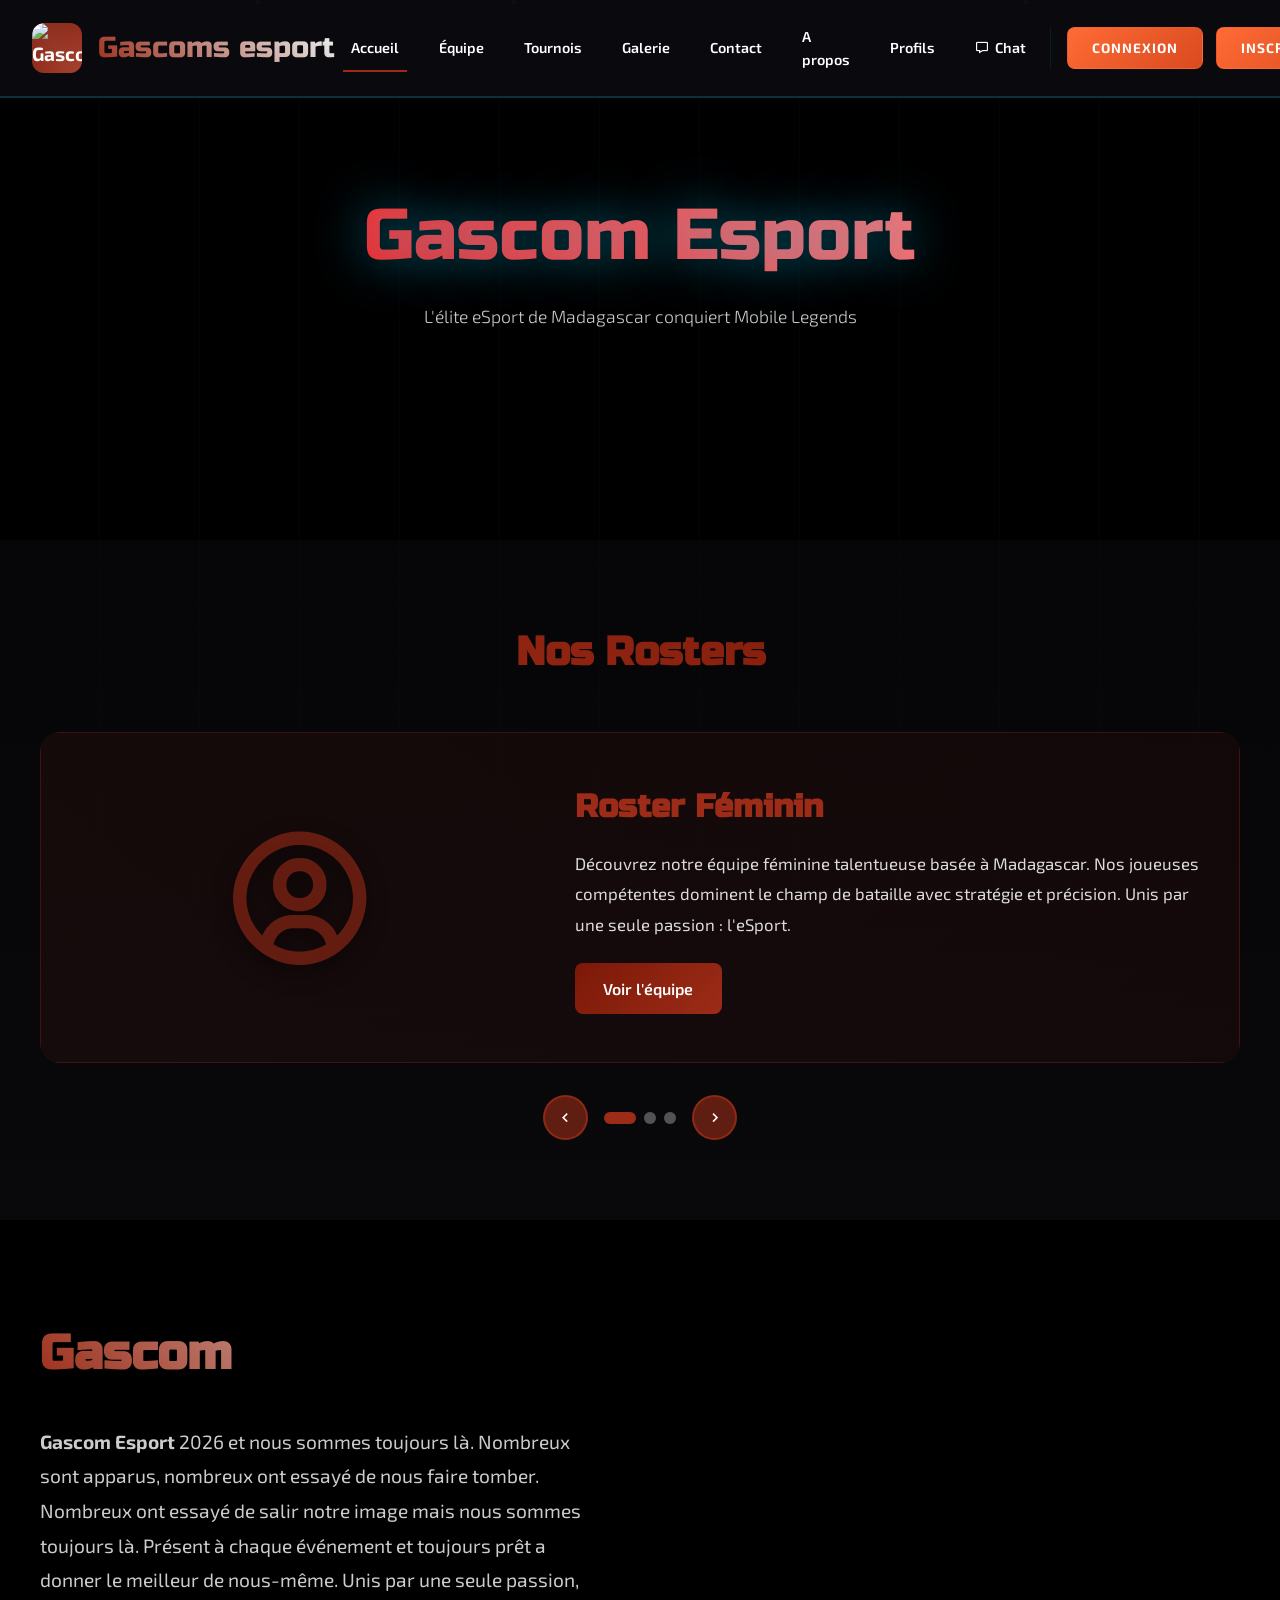
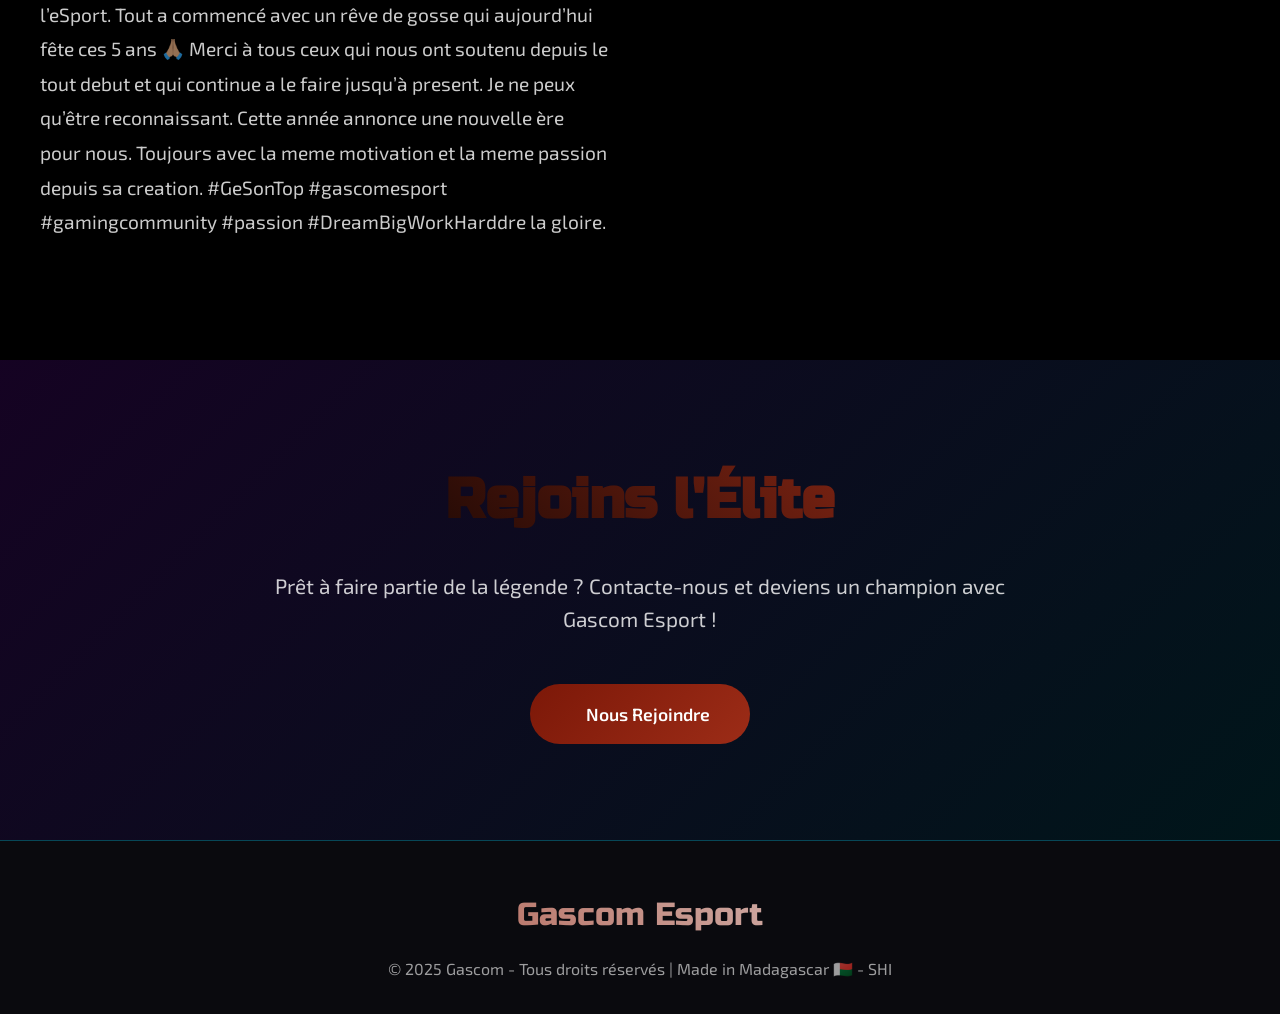
==== commit 5d801a5a: "Remove references to "Compositions" from navigation menus across multiple HTML files and update serv" ====
--- a/index.html
+++ b/index.html
@@ -446,7 +446,7 @@
                 <ul class="nav-menu" id="navMenu">
                     <li class="nav-item"><a href="/" class="active">Accueil</a></li>
                     <li class="nav-item"><a href="/equipe">Équipe</a></li>
-                    <li class="nav-item"><a href="/compositions">Compositions</a></li>
+
                     <li class="nav-item"><a href="/tournois">Tournois</a></li>
                     <li class="nav-item"><a href="/galerie">Galerie</a></li>
                     <li class="nav-item"><a href="/contact">Contact</a></li>
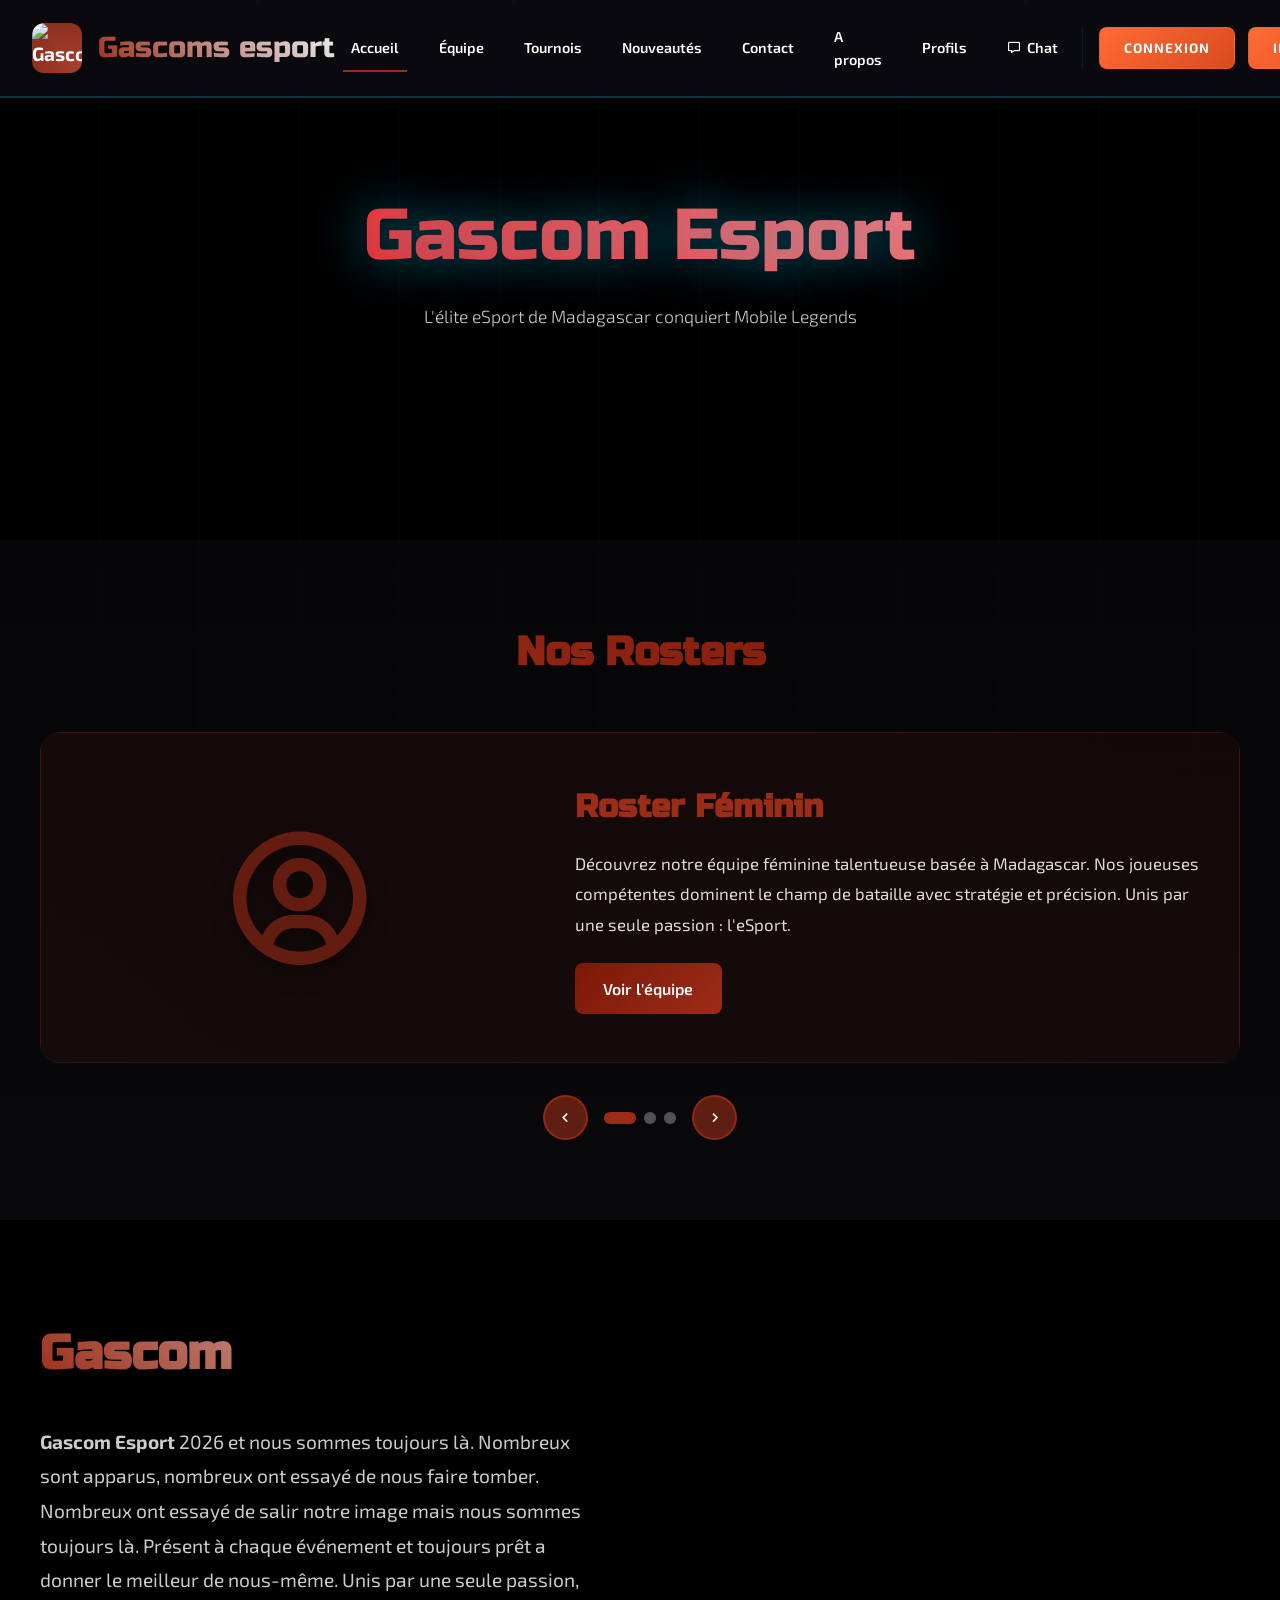
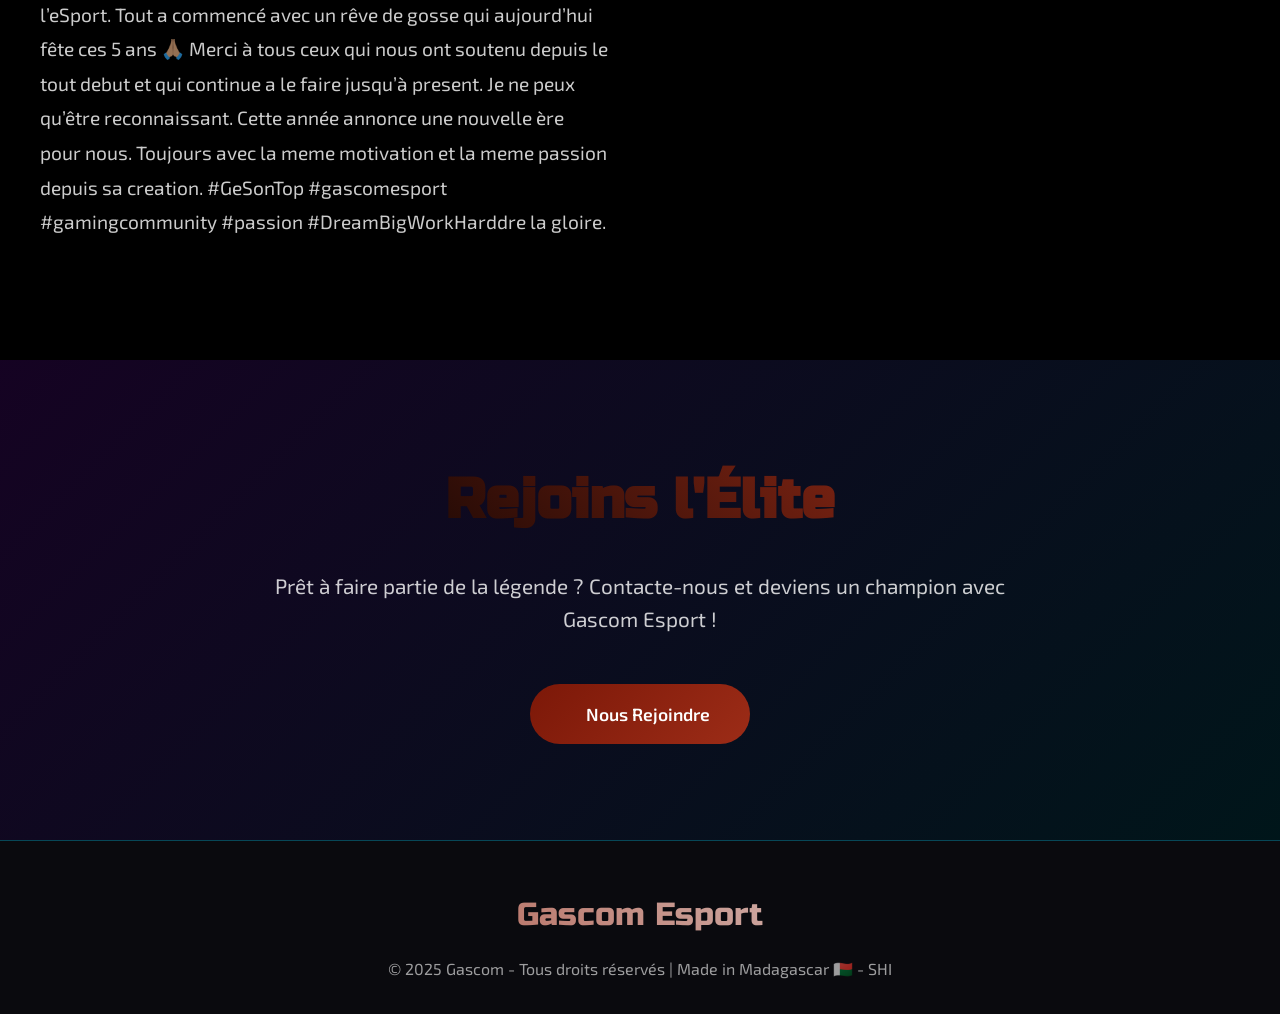
==== commit bf8095fa: "feat: update navigation menu to replace "Galerie" with "Nouveautés" across multiple HTML files" ====
--- a/index.html
+++ b/index.html
@@ -448,7 +448,7 @@
                     <li class="nav-item"><a href="/equipe">Équipe</a></li>
 
                     <li class="nav-item"><a href="/tournois">Tournois</a></li>
-                    <li class="nav-item"><a href="/galerie">Galerie</a></li>
+                    <li class="nav-item"><a href="/galerie">Nouveautés</a></li>
                     <li class="nav-item"><a href="/contact">Contact</a></li>
                     <li class="nav-item"><a href="/apropos">A propos</a></li>
                     <li class="nav-item"><a href="/profils">Profils</a></li>
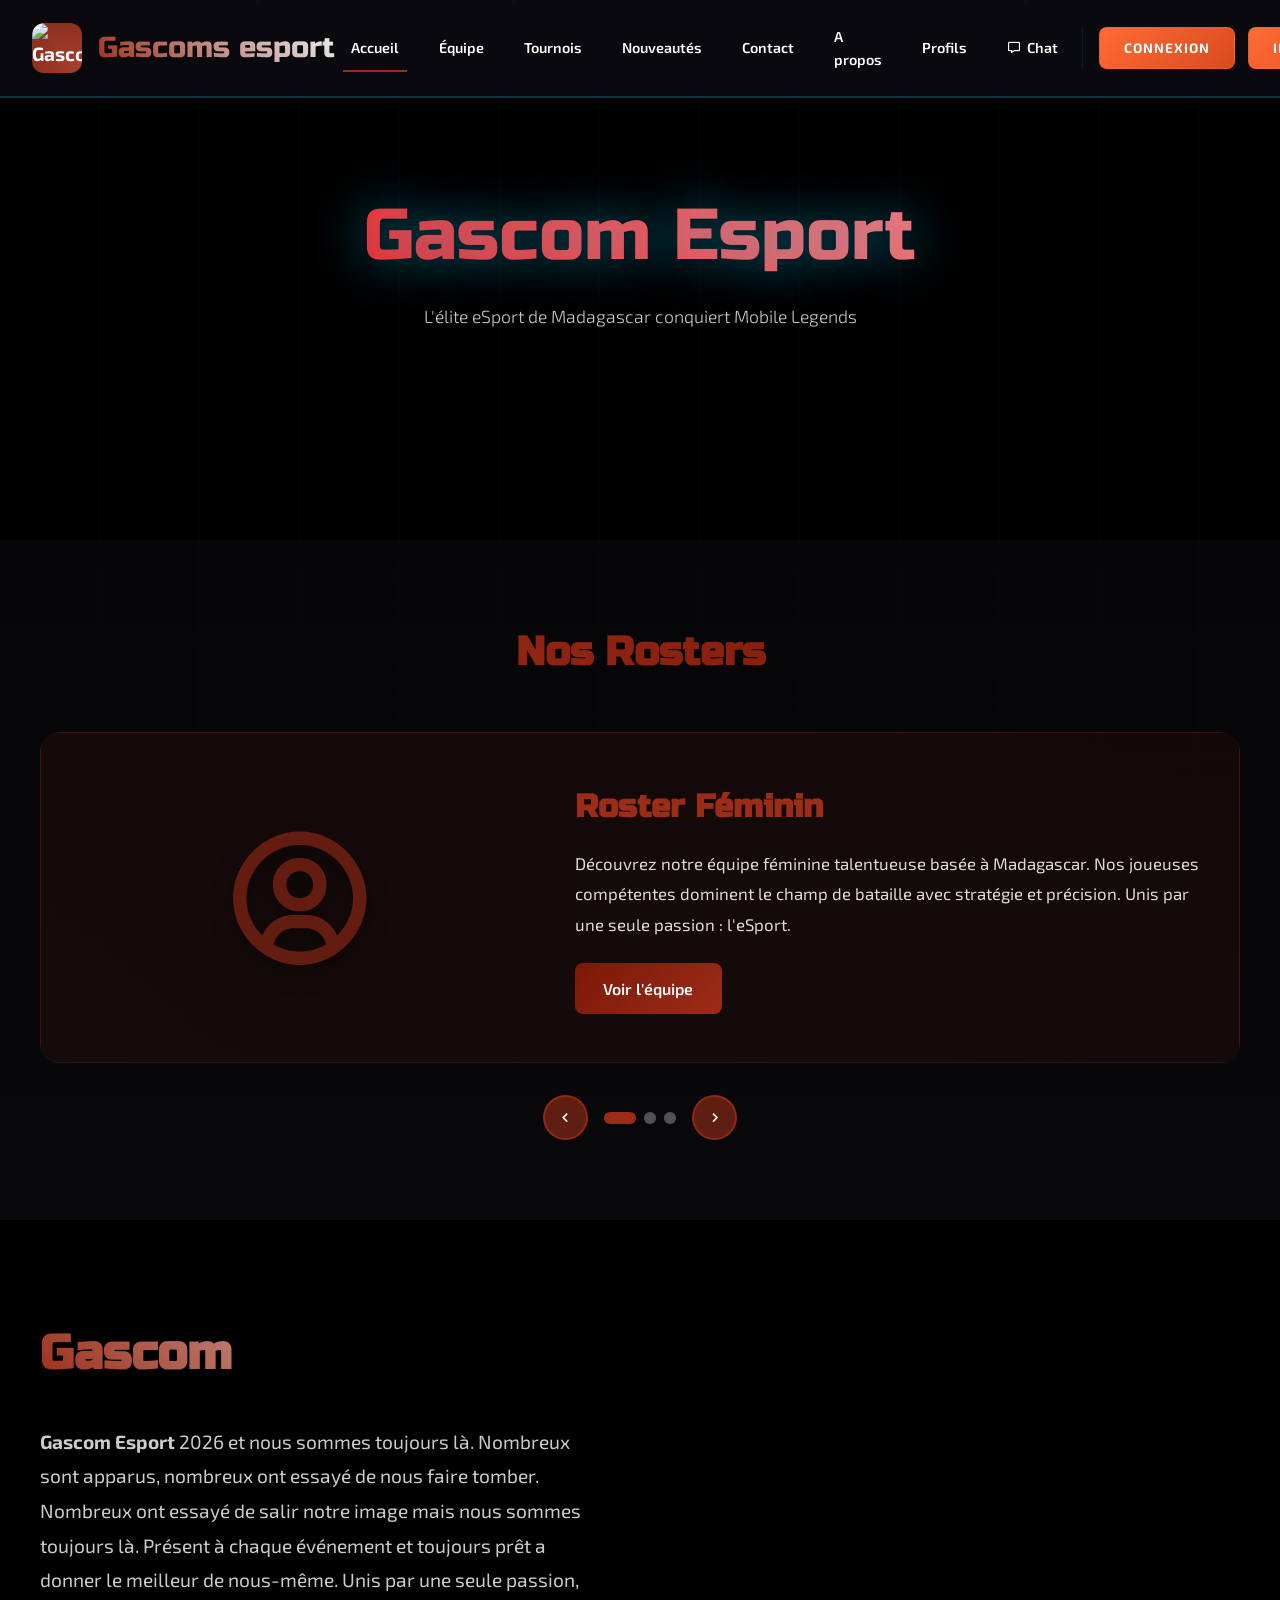
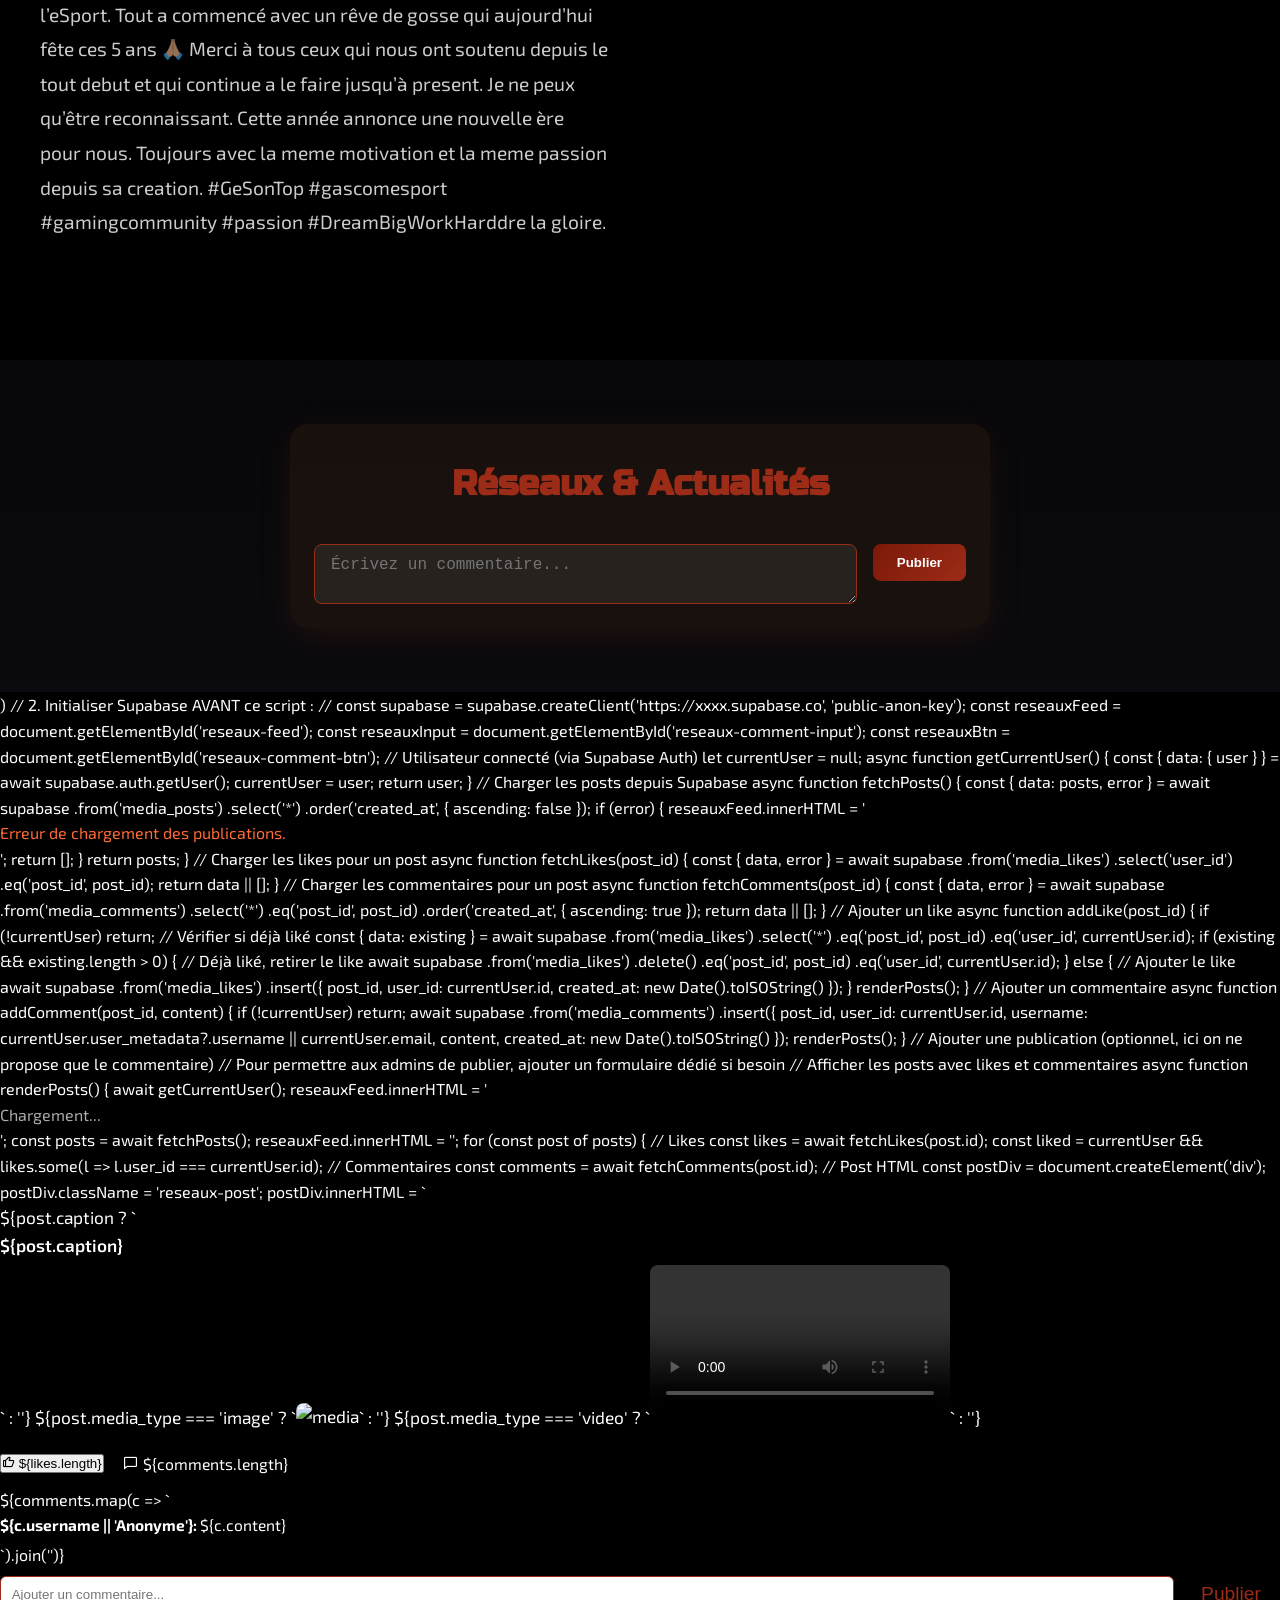
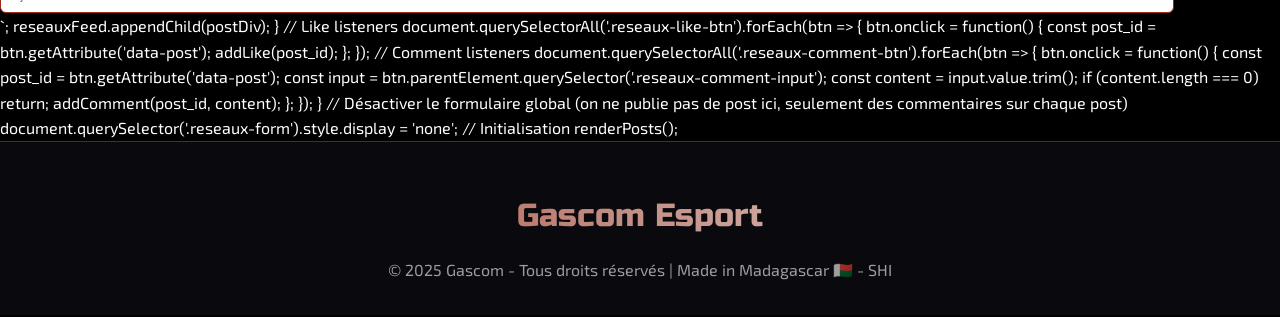
==== commit f2741467: "feat: add réseaux & actualités section with dynamic post loading and commenting functionality" ====
--- a/index.html
+++ b/index.html
@@ -569,17 +569,268 @@
         </div>
     </section>
 
-    <!-- CTA Section -->
-    <section class="cta-section scroll-animate">
-        <div class="cta-container">
-            <h2>Rejoins l'Élite</h2>
-            <p>Prêt à faire partie de la légende ? Contacte-nous et deviens un champion avec Gascom Esport !</p>
-            <a href="#" class="hero-cta">
-                <span></span>
-                Nous Rejoindre
-            </a>
+
+    <!-- Réseaux / Actualités Section -->
+    <section class="reseaux-section scroll-animate">
+        <div class="reseaux-container">
+            <h2 class="reseaux-title">Réseaux & Actualités</h2>
+            <div id="reseaux-feed">
+                <!-- Les publications seront ajoutées ici dynamiquement -->
+            </div>
+            <div class="reseaux-form">
+                <textarea id="reseaux-comment-input" placeholder="Écrivez un commentaire..." maxlength="250"></textarea>
+                <button id="reseaux-comment-btn">Publier</button>
+            </div>
         </div>
     </section>
+
+    <style>
+        .reseaux-section {
+            padding: 4rem 2rem;
+            background: linear-gradient(180deg, rgba(11, 11, 15, 0.7) 0%, rgba(11, 11, 15, 0.95) 100%);
+        }
+        .reseaux-title {
+            text-align: center;
+            font-family: 'Russo One', sans-serif;
+            font-size: 2.2rem;
+            color: #9c2c17;
+            margin-bottom: 2rem;
+        }
+        .reseaux-container {
+            max-width: 700px;
+            margin: 0 auto;
+            background: rgba(30, 20, 15, 0.7);
+            border-radius: 18px;
+            box-shadow: 0 8px 32px rgba(156, 44, 23, 0.15);
+            padding: 2rem 1.5rem 1.5rem 1.5rem;
+        }
+        #reseaux-feed {
+            margin-bottom: 2rem;
+        }
+        .reseaux-post {
+            background: rgba(255,255,255,0.04);
+            border: 1px solid rgba(156,44,23,0.15);
+            border-radius: 12px;
+            padding: 1.2rem 1rem 0.7rem 1rem;
+            margin-bottom: 1.2rem;
+            box-shadow: 0 2px 8px rgba(156,44,23,0.07);
+        }
+        .reseaux-post-content {
+            color: #fff;
+            font-size: 1.08rem;
+            margin-bottom: 0.7rem;
+            word-break: break-word;
+        }
+        .reseaux-post-actions {
+            display: flex;
+            align-items: center;
+            gap: 1.2rem;
+        }
+        .reseaux-like-btn, .reseaux-comment-btn {
+            background: none;
+            border: none;
+            color: #9c2c17;
+            font-size: 1.2rem;
+            cursor: pointer;
+            display: flex;
+            align-items: center;
+            gap: 0.3rem;
+            transition: color 0.2s;
+        }
+        .reseaux-like-btn.liked {
+            color: #ff6b35;
+        }
+        .reseaux-form {
+            display: flex;
+            gap: 1rem;
+            align-items: flex-start;
+        }
+        #reseaux-comment-input {
+            flex: 1;
+            min-height: 40px;
+            max-height: 120px;
+            border-radius: 8px;
+            border: 1px solid #9c2c17;
+            padding: 0.7rem 1rem;
+            font-size: 1rem;
+            resize: vertical;
+            background: rgba(255,255,255,0.07);
+            color: #fff;
+        }
+        #reseaux-comment-btn {
+            background: linear-gradient(135deg, #7c1808, #9c2c17);
+            color: #fff;
+            border: none;
+            border-radius: 8px;
+            padding: 0.7rem 1.5rem;
+            font-weight: 600;
+            cursor: pointer;
+            transition: background 0.2s;
+        }
+        #reseaux-comment-btn:hover {
+            background: linear-gradient(135deg, #9c2c17, #7c1808);
+        }
+        @media (max-width: 600px) {
+            .reseaux-container { padding: 1.2rem 0.5rem; }
+            .reseaux-title { font-size: 1.3rem; }
+        }
+    </style>
+
+    <script>
+    // === Réseaux & Actualités - Supabase ===
+    // Prérequis :
+    // 1. Avoir importé le client Supabase JS dans la page (ex : <script src="https://cdn.jsdelivr.net/npm/@supabase/supabase-js"></script>)
+    // 2. Initialiser Supabase AVANT ce script :
+    //    const supabase = supabase.createClient('https://xxxx.supabase.co', 'public-anon-key');
+
+    const reseauxFeed = document.getElementById('reseaux-feed');
+    const reseauxInput = document.getElementById('reseaux-comment-input');
+    const reseauxBtn = document.getElementById('reseaux-comment-btn');
+
+    // Utilisateur connecté (via Supabase Auth)
+    let currentUser = null;
+    async function getCurrentUser() {
+        const { data: { user } } = await supabase.auth.getUser();
+        currentUser = user;
+        return user;
+    }
+
+    // Charger les posts depuis Supabase
+    async function fetchPosts() {
+        const { data: posts, error } = await supabase
+            .from('media_posts')
+            .select('*')
+            .order('created_at', { ascending: false });
+        if (error) {
+            reseauxFeed.innerHTML = '<div style="color:#ff6b35">Erreur de chargement des publications.</div>';
+            return [];
+        }
+        return posts;
+    }
+
+    // Charger les likes pour un post
+    async function fetchLikes(post_id) {
+        const { data, error } = await supabase
+            .from('media_likes')
+            .select('user_id')
+            .eq('post_id', post_id);
+        return data || [];
+    }
+
+    // Charger les commentaires pour un post
+    async function fetchComments(post_id) {
+        const { data, error } = await supabase
+            .from('media_comments')
+            .select('*')
+            .eq('post_id', post_id)
+            .order('created_at', { ascending: true });
+        return data || [];
+    }
+
+    // Ajouter un like
+    async function addLike(post_id) {
+        if (!currentUser) return;
+        // Vérifier si déjà liké
+        const { data: existing } = await supabase
+            .from('media_likes')
+            .select('*')
+            .eq('post_id', post_id)
+            .eq('user_id', currentUser.id);
+        if (existing && existing.length > 0) {
+            // Déjà liké, retirer le like
+            await supabase
+                .from('media_likes')
+                .delete()
+                .eq('post_id', post_id)
+                .eq('user_id', currentUser.id);
+        } else {
+            // Ajouter le like
+            await supabase
+                .from('media_likes')
+                .insert({ post_id, user_id: currentUser.id, created_at: new Date().toISOString() });
+        }
+        renderPosts();
+    }
+
+    // Ajouter un commentaire
+    async function addComment(post_id, content) {
+        if (!currentUser) return;
+        await supabase
+            .from('media_comments')
+            .insert({
+                post_id,
+                user_id: currentUser.id,
+                username: currentUser.user_metadata?.username || currentUser.email,
+                content,
+                created_at: new Date().toISOString()
+            });
+        renderPosts();
+    }
+
+    // Ajouter une publication (optionnel, ici on ne propose que le commentaire)
+    // Pour permettre aux admins de publier, ajouter un formulaire dédié si besoin
+
+    // Afficher les posts avec likes et commentaires
+    async function renderPosts() {
+        await getCurrentUser();
+        reseauxFeed.innerHTML = '<div style="color:#aaa">Chargement...</div>';
+        const posts = await fetchPosts();
+        reseauxFeed.innerHTML = '';
+        for (const post of posts) {
+            // Likes
+            const likes = await fetchLikes(post.id);
+            const liked = currentUser && likes.some(l => l.user_id === currentUser.id);
+            // Commentaires
+            const comments = await fetchComments(post.id);
+
+            // Post HTML
+            const postDiv = document.createElement('div');
+            postDiv.className = 'reseaux-post';
+            postDiv.innerHTML = `
+                <div class="reseaux-post-content">
+                    ${post.caption ? `<div style='font-weight:600;margin-bottom:0.3em;'>${post.caption}</div>` : ''}
+                    ${post.media_type === 'image' ? `<img src="${post.media_url}" alt="media" style="max-width:100%;border-radius:8px;margin-bottom:0.5em;">` : ''}
+                    ${post.media_type === 'video' ? `<video src="${post.media_url}" controls style="max-width:100%;border-radius:8px;margin-bottom:0.5em;"></video>` : ''}
+                </div>
+                <div class="reseaux-post-actions">
+                    <button class="reseaux-like-btn${liked ? ' liked' : ''}" data-post="${post.id}"><i class='bx bx-like'></i> <span>${likes.length}</span></button>
+                    <span style="color:#fff;font-size:0.98em;"><i class='bx bx-comment'></i> ${comments.length}</span>
+                </div>
+                <div class="reseaux-comments" style="margin-top:0.7em;">
+                    ${comments.map(c => `<div style='color:#fff;font-size:0.97em;margin-bottom:0.3em;'><b>${c.username || 'Anonyme'}:</b> ${c.content}</div>`).join('')}
+                    <div class="reseaux-comment-form" style="margin-top:0.5em;display:flex;gap:0.5em;">
+                        <input type="text" class="reseaux-comment-input" placeholder="Ajouter un commentaire..." style="flex:1;border-radius:6px;border:1px solid #9c2c17;padding:0.4em 0.8em;" maxlength="250">
+                        <button class="reseaux-comment-btn" data-post="${post.id}" style="padding:0.4em 1em;">Publier</button>
+                    </div>
+                </div>
+            `;
+            reseauxFeed.appendChild(postDiv);
+        }
+        // Like listeners
+        document.querySelectorAll('.reseaux-like-btn').forEach(btn => {
+            btn.onclick = function() {
+                const post_id = btn.getAttribute('data-post');
+                addLike(post_id);
+            };
+        });
+        // Comment listeners
+        document.querySelectorAll('.reseaux-comment-btn').forEach(btn => {
+            btn.onclick = function() {
+                const post_id = btn.getAttribute('data-post');
+                const input = btn.parentElement.querySelector('.reseaux-comment-input');
+                const content = input.value.trim();
+                if (content.length === 0) return;
+                addComment(post_id, content);
+            };
+        });
+    }
+
+    // Désactiver le formulaire global (on ne publie pas de post ici, seulement des commentaires sur chaque post)
+    document.querySelector('.reseaux-form').style.display = 'none';
+
+    // Initialisation
+    renderPosts();
+    </script>
 
     <!-- Footer -->
     <footer>
--- a/styles.css
+++ b/styles.css
@@ -2145,19 +2145,21 @@
 
         nav .auth-btn, .nav-menu .auth-btn, .auth-nav .auth-btn {
             background: linear-gradient(135deg, #ff6b35, #d94a1f) !important;
-            color: white !important;
-            border: 1px solid rgba(255, 107, 53, 0.4) !important;
-            padding: 0.7rem 1.5rem !important;
-            border-radius: 8px !important;
+            color: #fff !important;
+            border: none !important;
+            padding: 0.9rem 2rem !important;
+            border-radius: 10px !important;
             cursor: pointer !important;
-            font-weight: 700 !important;
-            font-family: 'Exo 2', sans-serif !important;
+            font-weight: 800 !important;
+            font-family: 'Russo One', 'Exo 2', sans-serif !important;
             transition: all 0.3s cubic-bezier(0.34, 1.56, 0.64, 1) !important;
             text-transform: uppercase !important;
-            font-size: 0.85rem !important;
+            font-size: 1rem !important;
             letter-spacing: 1px !important;
             position: relative !important;
             overflow: hidden !important;
+            box-shadow: 0 4px 16px rgba(255, 107, 53, 0.18);
+            margin-left: 0.5rem;
         }
 
         .auth-btn::before {
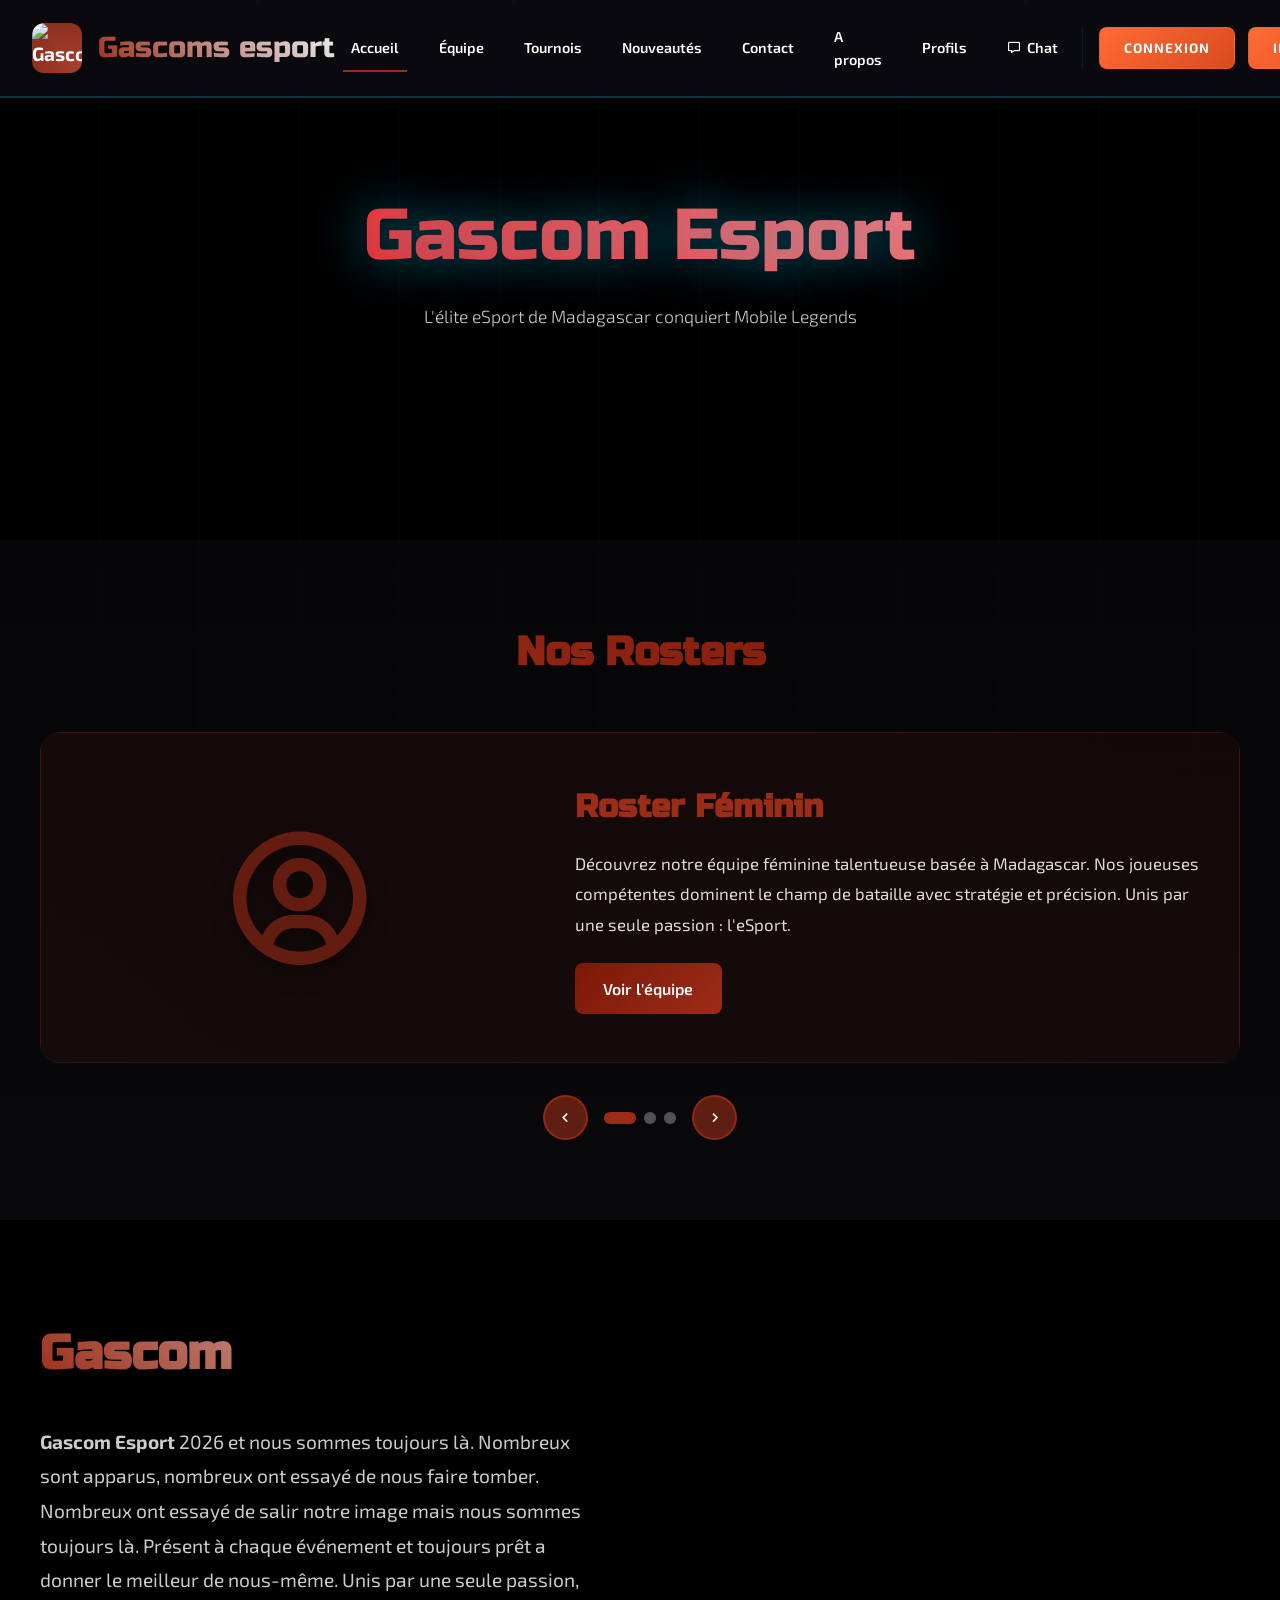
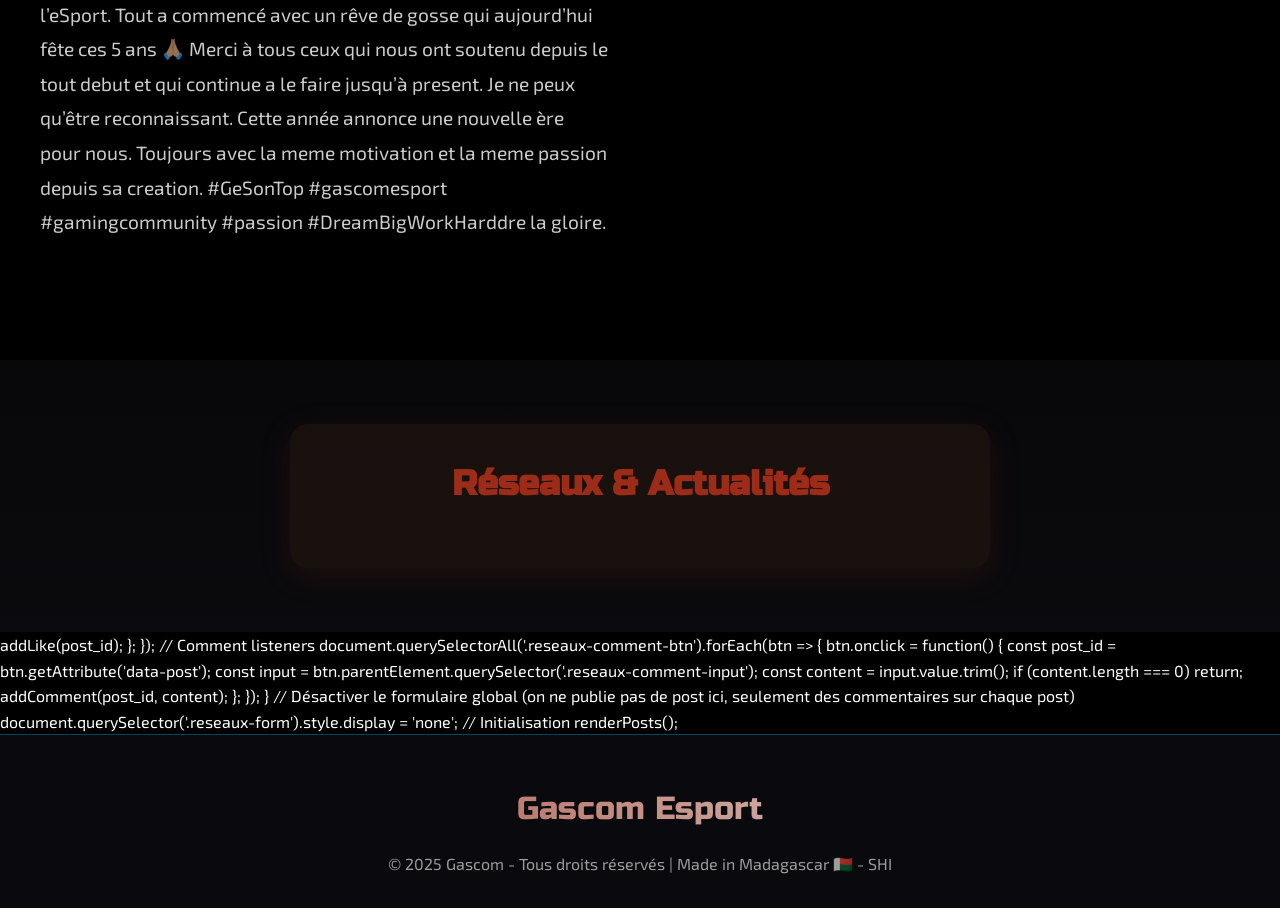
==== commit 2d77b0b3: "feat: implement dynamic post loading and commenting functionality in réseaux section" ====
--- a/index.html
+++ b/index.html
@@ -574,15 +574,168 @@
     <section class="reseaux-section scroll-animate">
         <div class="reseaux-container">
             <h2 class="reseaux-title">Réseaux & Actualités</h2>
-            <div id="reseaux-feed">
-                <!-- Les publications seront ajoutées ici dynamiquement -->
-            </div>
-            <div class="reseaux-form">
-                <textarea id="reseaux-comment-input" placeholder="Écrivez un commentaire..." maxlength="250"></textarea>
-                <button id="reseaux-comment-btn">Publier</button>
+            <div id="reseaux-feed"></div>
+            <div class="reseaux-form" style="display:none;">
+                <textarea id="reseaux-post-input" placeholder="Exprime-toi..." maxlength="250"></textarea>
+                <button id="reseaux-post-btn">Publier</button>
             </div>
         </div>
     </section>
+
+    <script>
+    const reseauxFeed = document.getElementById('reseaux-feed');
+    const reseauxForm = document.querySelector('.reseaux-form');
+    const reseauxPostInput = document.getElementById('reseaux-post-input');
+    const reseauxPostBtn = document.getElementById('reseaux-post-btn');
+    let currentUser = null;
+    let currentProfile = null;
+    async function getCurrentUserAndProfile() {
+        const { data: { user } } = await supabase.auth.getUser();
+        currentUser = user;
+        if (user) {
+            const { data: profile } = await supabase
+                .from('users')
+                .select('*')
+                .eq('id', user.id)
+                .single();
+            currentProfile = profile;
+        } else {
+            currentProfile = null;
+        }
+        return { user: currentUser, profile: currentProfile };
+    }
+    async function fetchPosts() {
+        const { data: posts, error } = await supabase
+            .from('media_posts')
+            .select('*')
+            .order('created_at', { ascending: false });
+        if (error) {
+            reseauxFeed.innerHTML = '<div style="color:#ff6b35">Erreur de chargement des publications.</div>';
+            return [];
+        }
+        return posts;
+    }
+    async function fetchLikes(post_id) {
+        const { data } = await supabase
+            .from('media_likes')
+            .select('user_id')
+            .eq('post_id', post_id);
+        return data || [];
+    }
+    async function fetchComments(post_id) {
+        const { data } = await supabase
+            .from('media_comments')
+            .select('*')
+            .eq('post_id', post_id)
+            .order('created_at', { ascending: true });
+        return data || [];
+    }
+    async function addLike(post_id) {
+        if (!currentUser) return;
+        const { data: existing } = await supabase
+            .from('media_likes')
+            .select('*')
+            .eq('post_id', post_id)
+            .eq('user_id', currentUser.id);
+        if (existing && existing.length > 0) {
+            await supabase
+                .from('media_likes')
+                .delete()
+                .eq('post_id', post_id)
+                .eq('user_id', currentUser.id);
+        } else {
+            await supabase
+                .from('media_likes')
+                .insert({ post_id, user_id: currentUser.id, created_at: new Date().toISOString() });
+        }
+        renderPosts();
+    }
+    async function addComment(post_id, content) {
+        if (!currentUser) return;
+        await supabase
+            .from('media_comments')
+            .insert({
+                post_id,
+                user_id: currentUser.id,
+                username: currentProfile?.username || 'Utilisateur',
+                content,
+                created_at: new Date().toISOString()
+            });
+        renderPosts();
+    }
+    async function addPost(content) {
+        if (!currentUser || !currentProfile) return;
+        await supabase
+            .from('media_posts')
+            .insert({
+                user_id: currentUser.id,
+                username: currentProfile.username,
+                email: currentProfile.email,
+                caption: content,
+                created_at: new Date().toISOString(),
+                avatar_url: '',
+                media_type: 'text',
+                media_url: '',
+                role: 'admin'
+            });
+        renderPosts();
+    }
+    async function renderPosts() {
+        await getCurrentUserAndProfile();
+        if (currentUser && currentProfile) {
+            reseauxForm.style.display = '';
+        } else {
+            reseauxForm.style.display = 'none';
+        }
+        reseauxFeed.innerHTML = '<div style="color:#aaa">Chargement...</div>';
+        const posts = await fetchPosts();
+        reseauxFeed.innerHTML = '';
+        for (const post of posts) {
+            const likes = await fetchLikes(post.id);
+            const liked = currentUser && likes.some(l => l.user_id === currentUser.id);
+            const comments = await fetchComments(post.id);
+            const isAdmin = post.user_id === currentUser?.id;
+            reseauxFeed.innerHTML += `
+                <div class="reseaux-post">
+                    <div class="reseaux-post-content">
+                        <span style="font-weight:bold; color:#9c2c17;">${post.username || 'Admin'}${isAdmin ? ' <span style='background:#9c2c17;color:#fff;padding:2px 8px;border-radius:6px;font-size:0.85em;'>admin</span>' : ''}</span>
+                        <span style="color:#aaa;font-size:0.9em;"> • ${new Date(post.created_at).toLocaleString('fr-FR')}</span><br>
+                        ${post.caption ? post.caption.replace(/</g, '&lt;').replace(/>/g, '&gt;') : ''}
+                    </div>
+                    <div class="reseaux-post-actions">
+                        <button class="reseaux-like-btn${liked ? ' liked' : ''}" data-post="${post.id}"><i class='bx bx-like'></i> <span>${likes.length}</span></button>
+                    </div>
+                    <div class="reseaux-comments">
+                        ${comments.map(c => `<div style='margin:4px 0;'><b style='color:#9c2c17;'>${c.username || 'Utilisateur'}</b> <span style='color:#aaa;font-size:0.9em;'>${new Date(c.created_at).toLocaleString('fr-FR')}</span><br>${c.content.replace(/</g, '&lt;').replace(/>/g, '&gt;')}</div>`).join('')}
+                        ${currentUser ? `<div style='margin-top:8px;display:flex;gap:6px;'><input type='text' class='reseaux-comment-input' data-post="${post.id}" placeholder='Commenter...' maxlength='200' style='flex:1;border-radius:6px;border:1px solid #9c2c17;padding:4px 8px;'><button class='reseaux-comment-btn' data-post="${post.id}" style='border-radius:6px;background:#9c2c17;color:#fff;border:none;padding:4px 12px;cursor:pointer;'>Envoyer</button></div>` : ''}
+                    </div>
+                </div>
+            `;
+        }
+        document.querySelectorAll('.reseaux-like-btn').forEach(btn => {
+            btn.onclick = () => addLike(btn.getAttribute('data-post'));
+        });
+        document.querySelectorAll('.reseaux-comment-btn').forEach(btn => {
+            btn.onclick = () => {
+                const postId = btn.getAttribute('data-post');
+                const input = document.querySelector(`.reseaux-comment-input[data-post="${postId}"]`);
+                if (input && input.value.trim()) {
+                    addComment(postId, input.value.trim());
+                }
+            };
+        });
+    }
+    if (reseauxPostBtn) {
+        reseauxPostBtn.onclick = async () => {
+            await getCurrentUserAndProfile();
+            if (!currentUser || !currentProfile) return;
+            if (!reseauxPostInput.value.trim()) return;
+            await addPost(reseauxPostInput.value.trim());
+            reseauxPostInput.value = '';
+        };
+    }
+    renderPosts();
+    </script>
 
     <style>
         .reseaux-section {
@@ -677,17 +830,13 @@
     </style>
 
     <script>
-    // === Réseaux & Actualités - Supabase ===
-    // Prérequis :
-    // 1. Avoir importé le client Supabase JS dans la page (ex : <script src="https://cdn.jsdelivr.net/npm/@supabase/supabase-js"></script>)
-    // 2. Initialiser Supabase AVANT ce script :
-    //    const supabase = supabase.createClient('https://xxxx.supabase.co', 'public-anon-key');
+    
 
     const reseauxFeed = document.getElementById('reseaux-feed');
     const reseauxInput = document.getElementById('reseaux-comment-input');
     const reseauxBtn = document.getElementById('reseaux-comment-btn');
 
-    // Utilisateur connecté (via Supabase Auth)
+
     let currentUser = null;
     async function getCurrentUser() {
         const { data: { user } } = await supabase.auth.getUser();
@@ -695,121 +844,188 @@
         return user;
     }
 
-    // Charger les posts depuis Supabase
+
     async function fetchPosts() {
         const { data: posts, error } = await supabase
-            .from('media_posts')
-            .select('*')
-            .order('created_at', { ascending: false });
-        if (error) {
-            reseauxFeed.innerHTML = '<div style="color:#ff6b35">Erreur de chargement des publications.</div>';
-            return [];
-        }
-        return posts;
-    }
-
-    // Charger les likes pour un post
-    async function fetchLikes(post_id) {
-        const { data, error } = await supabase
-            .from('media_likes')
-            .select('user_id')
-            .eq('post_id', post_id);
-        return data || [];
-    }
-
-    // Charger les commentaires pour un post
-    async function fetchComments(post_id) {
-        const { data, error } = await supabase
-            .from('media_comments')
-            .select('*')
-            .eq('post_id', post_id)
-            .order('created_at', { ascending: true });
-        return data || [];
-    }
-
-    // Ajouter un like
-    async function addLike(post_id) {
-        if (!currentUser) return;
-        // Vérifier si déjà liké
-        const { data: existing } = await supabase
-            .from('media_likes')
-            .select('*')
-            .eq('post_id', post_id)
-            .eq('user_id', currentUser.id);
-        if (existing && existing.length > 0) {
-            // Déjà liké, retirer le like
-            await supabase
-                .from('media_likes')
-                .delete()
-                .eq('post_id', post_id)
-                .eq('user_id', currentUser.id);
-        } else {
-            // Ajouter le like
-            await supabase
-                .from('media_likes')
-                .insert({ post_id, user_id: currentUser.id, created_at: new Date().toISOString() });
-        }
-        renderPosts();
-    }
-
-    // Ajouter un commentaire
-    async function addComment(post_id, content) {
-        if (!currentUser) return;
-        await supabase
-            .from('media_comments')
-            .insert({
-                post_id,
-                user_id: currentUser.id,
-                username: currentUser.user_metadata?.username || currentUser.email,
-                content,
-                created_at: new Date().toISOString()
-            });
-        renderPosts();
-    }
-
-    // Ajouter une publication (optionnel, ici on ne propose que le commentaire)
-    // Pour permettre aux admins de publier, ajouter un formulaire dédié si besoin
-
-    // Afficher les posts avec likes et commentaires
-    async function renderPosts() {
-        await getCurrentUser();
-        reseauxFeed.innerHTML = '<div style="color:#aaa">Chargement...</div>';
-        const posts = await fetchPosts();
-        reseauxFeed.innerHTML = '';
-        for (const post of posts) {
-            // Likes
-            const likes = await fetchLikes(post.id);
-            const liked = currentUser && likes.some(l => l.user_id === currentUser.id);
-            // Commentaires
-            const comments = await fetchComments(post.id);
-
-            // Post HTML
-            const postDiv = document.createElement('div');
-            postDiv.className = 'reseaux-post';
-            postDiv.innerHTML = `
-                <div class="reseaux-post-content">
-                    ${post.caption ? `<div style='font-weight:600;margin-bottom:0.3em;'>${post.caption}</div>` : ''}
-                    ${post.media_type === 'image' ? `<img src="${post.media_url}" alt="media" style="max-width:100%;border-radius:8px;margin-bottom:0.5em;">` : ''}
-                    ${post.media_type === 'video' ? `<video src="${post.media_url}" controls style="max-width:100%;border-radius:8px;margin-bottom:0.5em;"></video>` : ''}
-                </div>
-                <div class="reseaux-post-actions">
-                    <button class="reseaux-like-btn${liked ? ' liked' : ''}" data-post="${post.id}"><i class='bx bx-like'></i> <span>${likes.length}</span></button>
-                    <span style="color:#fff;font-size:0.98em;"><i class='bx bx-comment'></i> ${comments.length}</span>
-                </div>
-                <div class="reseaux-comments" style="margin-top:0.7em;">
-                    ${comments.map(c => `<div style='color:#fff;font-size:0.97em;margin-bottom:0.3em;'><b>${c.username || 'Anonyme'}:</b> ${c.content}</div>`).join('')}
-                    <div class="reseaux-comment-form" style="margin-top:0.5em;display:flex;gap:0.5em;">
-                        <input type="text" class="reseaux-comment-input" placeholder="Ajouter un commentaire..." style="flex:1;border-radius:6px;border:1px solid #9c2c17;padding:0.4em 0.8em;" maxlength="250">
-                        <button class="reseaux-comment-btn" data-post="${post.id}" style="padding:0.4em 1em;">Publier</button>
-                    </div>
-                </div>
-            `;
-            reseauxFeed.appendChild(postDiv);
-        }
-        // Like listeners
-        document.querySelectorAll('.reseaux-like-btn').forEach(btn => {
-            btn.onclick = function() {
-                const post_id = btn.getAttribute('data-post');
+
+            // === Réseaux & Actualités - Supabase (ADMIN ONLY POST) ===
+            // Prérequis :
+            // 1. Supabase JS importé et initialisé AVANT ce script
+            // 2. L'utilisateur connecté doit avoir le rôle "admin" pour publier
+
+            const reseauxFeed = document.getElementById('reseaux-feed');
+            const reseauxForm = document.querySelector('.reseaux-form');
+            const reseauxPostInput = document.getElementById('reseaux-post-input');
+            const reseauxPostBtn = document.getElementById('reseaux-post-btn');
+
+            let currentUser = null;
+            let currentProfile = null;
+
+            async function getCurrentUserAndProfile() {
+                const { data: { user } } = await supabase.auth.getUser();
+                currentUser = user;
+                if (user) {
+                    // Récupérer le profil (table users)
+                    const { data: profile } = await supabase
+                        .from('users')
+                        .select('*')
+                        .eq('id', user.id)
+                        .single();
+                    currentProfile = profile;
+                } else {
+                    currentProfile = null;
+                }
+                return { user: currentUser, profile: currentProfile };
+            }
+
+            async function fetchPosts() {
+                const { data: posts, error } = await supabase
+                    .from('media_posts')
+                    .select('*')
+                    .order('created_at', { ascending: false });
+                if (error) {
+                    reseauxFeed.innerHTML = '<div style="color:#ff6b35">Erreur de chargement des publications.</div>';
+                    return [];
+                }
+                return posts;
+            }
+
+            async function fetchLikes(post_id) {
+                const { data, error } = await supabase
+                    .from('media_likes')
+                    .select('user_id')
+                    .eq('post_id', post_id);
+                return data || [];
+            }
+
+            async function fetchComments(post_id) {
+                const { data, error } = await supabase
+                    .from('media_comments')
+                    .select('*')
+                    .eq('post_id', post_id)
+                    .order('created_at', { ascending: true });
+                return data || [];
+            }
+
+            async function addLike(post_id) {
+                if (!currentUser) return;
+                const { data: existing } = await supabase
+                    .from('media_likes')
+                    .select('*')
+                    .eq('post_id', post_id)
+                    .eq('user_id', currentUser.id);
+                if (existing && existing.length > 0) {
+                    await supabase
+                        .from('media_likes')
+                        .delete()
+                        .eq('post_id', post_id)
+                        .eq('user_id', currentUser.id);
+                } else {
+                    await supabase
+                        .from('media_likes')
+                        .insert({ post_id, user_id: currentUser.id, created_at: new Date().toISOString() });
+                }
+                renderPosts();
+            }
+
+            async function addComment(post_id, content) {
+                if (!currentUser) return;
+                await supabase
+                    .from('media_comments')
+                    .insert({
+                        post_id,
+                        user_id: currentUser.id,
+                        username: currentProfile?.username || 'Utilisateur',
+                        content,
+                        created_at: new Date().toISOString()
+                    });
+                renderPosts();
+            }
+
+            async function addPost(content) {
+                if (!currentUser || !currentProfile) return;
+                // Tag admin
+                await supabase
+                    .from('media_posts')
+                    .insert({
+                        user_id: currentUser.id,
+                        username: currentProfile.username,
+                        email: currentProfile.email,
+                        caption: content,
+                        created_at: new Date().toISOString(),
+                        avatar_url: '',
+                        media_type: 'text',
+                        media_url: '',
+                        // Ajout d'un tag admin
+                        role: 'admin'
+                    });
+                renderPosts();
+            }
+
+            async function renderPosts() {
+                await getCurrentUserAndProfile();
+                // Afficher le formulaire de publication seulement si connecté
+                if (currentUser && currentProfile) {
+                    reseauxForm.style.display = '';
+                } else {
+                    reseauxForm.style.display = 'none';
+                }
+                reseauxFeed.innerHTML = '<div style="color:#aaa">Chargement...</div>';
+                const posts = await fetchPosts();
+                reseauxFeed.innerHTML = '';
+                for (const post of posts) {
+                    const likes = await fetchLikes(post.id);
+                    const liked = currentUser && likes.some(l => l.user_id === currentUser.id);
+                    const comments = await fetchComments(post.id);
+                    // Tag admin si posté par l'utilisateur connecté
+                    const isAdmin = post.user_id === currentUser?.id;
+                    reseauxFeed.innerHTML += `
+                        <div class="reseaux-post">
+                            <div class="reseaux-post-content">
+                                <span style="font-weight:bold; color:#9c2c17;">${post.username || 'Admin'}${isAdmin ? ' <span style=\'background:#9c2c17;color:#fff;padding:2px 8px;border-radius:6px;font-size:0.85em;\'>admin</span>' : ''}</span>
+                                <span style="color:#aaa;font-size:0.9em;"> • ${new Date(post.created_at).toLocaleString('fr-FR')}</span><br>
+                                ${post.caption ? post.caption.replace(/</g, '&lt;').replace(/>/g, '&gt;') : ''}
+                            </div>
+                            <div class="reseaux-post-actions">
+                                <button class="reseaux-like-btn${liked ? ' liked' : ''}" data-post="${post.id}"><i class='bx bx-like'></i> <span>${likes.length}</span></button>
+                            </div>
+                            <div class="reseaux-comments">
+                                ${comments.map(c => `<div style='margin:4px 0;'><b style='color:#9c2c17;'>${c.username || 'Utilisateur'}</b> <span style='color:#aaa;font-size:0.9em;'>${new Date(c.created_at).toLocaleString('fr-FR')}</span><br>${c.content.replace(/</g, '&lt;').replace(/>/g, '&gt;')}</div>`).join('')}
+                                ${currentUser ? `<div style='margin-top:8px;display:flex;gap:6px;'><input type='text' class='reseaux-comment-input' data-post="${post.id}" placeholder='Commenter...' maxlength='200' style='flex:1;border-radius:6px;border:1px solid #9c2c17;padding:4px 8px;'><button class='reseaux-comment-btn' data-post="${post.id}" style='border-radius:6px;background:#9c2c17;color:#fff;border:none;padding:4px 12px;cursor:pointer;'>Envoyer</button></div>` : ''}
+                            </div>
+                        </div>
+                    `;
+                }
+                // Like listeners
+                document.querySelectorAll('.reseaux-like-btn').forEach(btn => {
+                    btn.onclick = () => addLike(btn.getAttribute('data-post'));
+                });
+                // Comment listeners
+                document.querySelectorAll('.reseaux-comment-btn').forEach(btn => {
+                    btn.onclick = () => {
+                        const postId = btn.getAttribute('data-post');
+                        const input = document.querySelector(`.reseaux-comment-input[data-post="${postId}"]`);
+                        if (input && input.value.trim()) {
+                            addComment(postId, input.value.trim());
+                        }
+                    };
+                });
+            }
+
+            // Publication d'un post (admin seulement)
+            if (reseauxPostBtn) {
+                reseauxPostBtn.onclick = async () => {
+                    await getCurrentUserAndProfile();
+                    if (!currentUser || !currentProfile) return;
+                    if (!reseauxPostInput.value.trim()) return;
+                    await addPost(reseauxPostInput.value.trim());
+                    reseauxPostInput.value = '';
+                };
+            }
+
+            // Initialisation
+            renderPosts();
+            </script>
                 addLike(post_id);
             };
         });
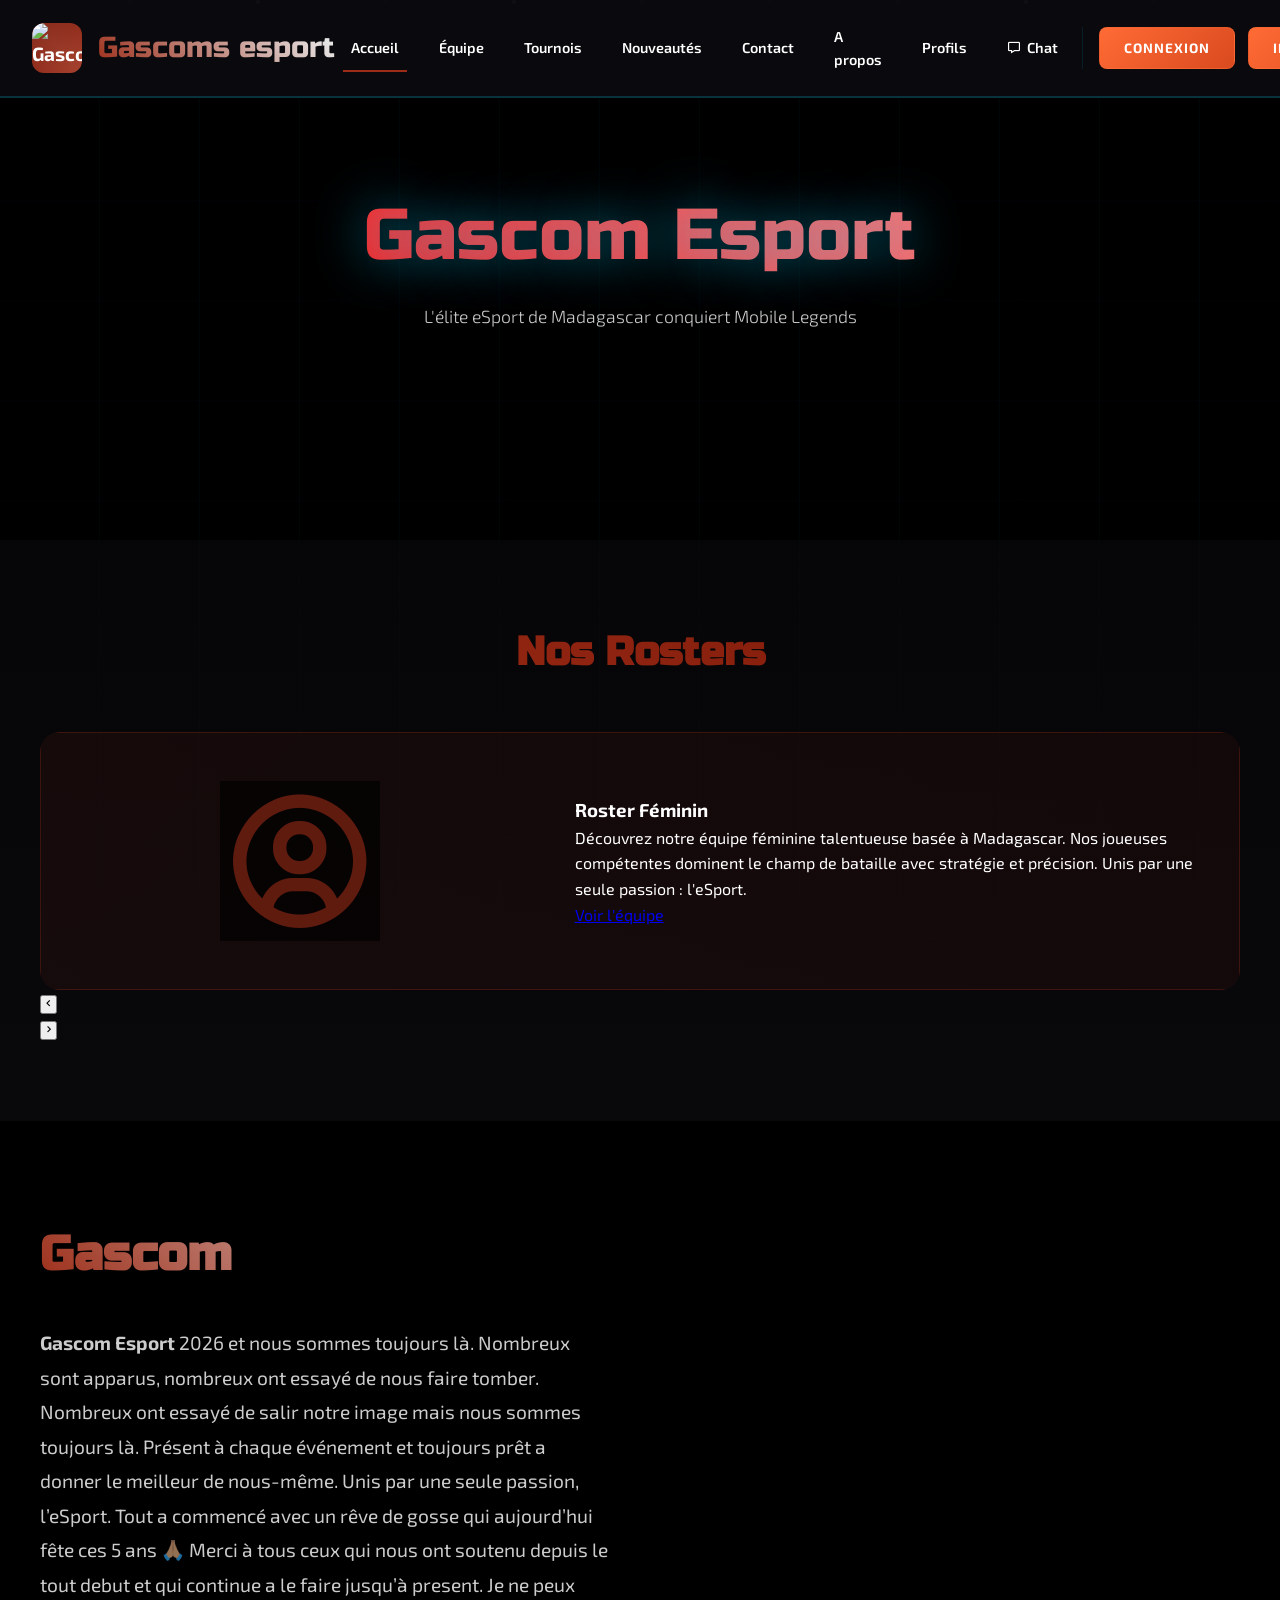
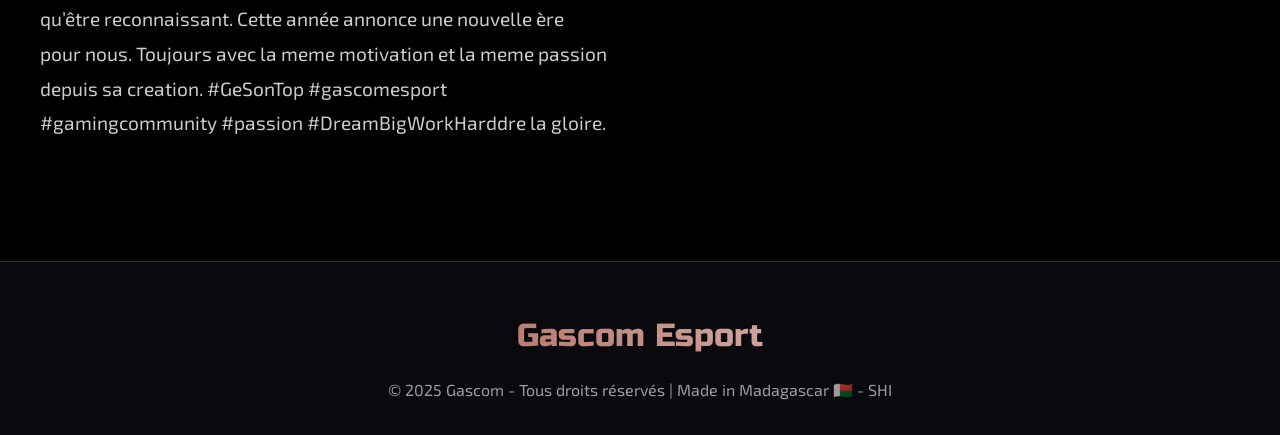
==== commit 4dd74b51: "feat: remove réseaux section and associated functionality for cleaner code" ====
--- a/index.html
+++ b/index.html
@@ -62,264 +62,6 @@
         .carousel-image i {
             font-size: 10rem;
             color: rgba(156, 44, 23, 0.6);
-            text-shadow: 0 8px 20px rgba(0, 0, 0, 0.5);
-        }
-
-        .carousel-content {
-            flex: 1;
-            color: #FFFFFF;
-        }
-
-        .carousel-content h3 {
-            font-family: 'Russo One', sans-serif;
-            font-size: 2rem;
-            margin-bottom: 1rem;
-            color: #9c2c17;
-        }
-
-        .carousel-content p {
-            font-size: 1.05rem;
-            line-height: 1.8;
-            color: rgba(255, 255, 255, 0.85);
-            margin-bottom: 1.5rem;
-        }
-
-        .carousel-btn {
-            display: inline-block;
-            padding: 0.8rem 1.8rem;
-            background: linear-gradient(135deg, #7c1808, #9c2c17);
-            color: #FFFFFF;
-            text-decoration: none;
-            border-radius: 8px;
-            font-weight: 600;
-            transition: all 0.3s ease;
-            border: none;
-            cursor: pointer;
-        }
-
-        .carousel-btn:hover {
-            transform: translateY(-2px);
-            box-shadow: 0 10px 30px rgba(156, 44, 23, 0.4);
-        }
-
-        /* Carousel Controls */
-        .carousel-controls {
-            display: flex;
-            justify-content: center;
-            gap: 1rem;
-            margin-top: 2rem;
-            align-items: center;
-        }
-
-        .carousel-nav-btn {
-            width: 45px;
-            height: 45px;
-            border-radius: 50%;
-            background: rgba(156, 44, 23, 0.6);
-            border: 2px solid rgba(156, 44, 23, 0.8);
-            color: #FFFFFF;
-            cursor: pointer;
-            display: flex;
-            align-items: center;
-            justify-content: center;
-            transition: all 0.3s ease;
-            font-size: 1.2rem;
-        }
-
-        .carousel-nav-btn:hover {
-            background: rgba(156, 44, 23, 0.9);
-            transform: scale(1.1);
-        }
-
-        .carousel-indicators {
-            display: flex;
-            gap: 0.5rem;
-        }
-
-        .carousel-dot {
-            width: 12px;
-            height: 12px;
-            border-radius: 50%;
-            background: rgba(255, 255, 255, 0.3);
-            cursor: pointer;
-            transition: all 0.3s ease;
-        }
-
-        .carousel-dot.active {
-            background: #9c2c17;
-            width: 32px;
-            border-radius: 6px;
-        }
-
-        @media (max-width: 768px) {
-            .carousel-item {
-                flex-direction: column;
-                padding: 2rem 1.5rem;
-            }
-
-            .carousel-image {
-                flex: 0 0 auto;
-                margin-bottom: 1rem;
-            }
-
-            .carousel-image i {
-                font-size: 6rem;
-            }
-
-            .carousel-content h3 {
-                font-size: 1.5rem;
-            }
-
-            .carousel-title {
-                font-size: 1.8rem;
-            }
-        }
-
-        /* Scroll Animations */
-        .scroll-animate {
-            opacity: 0;
-            transform: translateY(30px);
-            transition: opacity 0.8s ease, transform 0.8s ease;
-        }
-
-        .scroll-animate.visible {
-            opacity: 1;
-            transform: translateY(0);
-        }
-
-        .fade-in {
-            opacity: 0;
-            transition: opacity 1s ease;
-        }
-
-        .fade-in.visible {
-            opacity: 1;
-        }
-
-        .slide-up {
-            opacity: 0;
-            transform: translateY(50px);
-            transition: opacity 0.8s ease, transform 0.8s ease;
-        }
-
-        .slide-up.visible {
-            opacity: 1;
-            transform: translateY(0);
-        }
-
-        .scale-in {
-            opacity: 0;
-            transform: scale(0.9);
-            transition: opacity 0.7s ease, transform 0.7s ease;
-        }
-
-        .scale-in.visible {
-            opacity: 1;
-            transform: scale(1);
-        }
-
-        /* Stagger animation delays */
-        .scroll-animate:nth-child(1) { transition-delay: 0.1s; }
-        .scroll-animate:nth-child(2) { transition-delay: 0.2s; }
-        .scroll-animate:nth-child(3) { transition-delay: 0.3s; }
-        .scroll-animate:nth-child(4) { transition-delay: 0.4s; }
-
-        /* TikTok Live Section Styles */
-        .tiktok-live-section {
-            padding: 5rem 2rem;
-            background: linear-gradient(180deg, rgba(11, 11, 15, 0.5) 0%, rgba(11, 11, 15, 0.8) 100%);
-        }
-
-        .tiktok-live-container {
-            max-width: 1400px;
-            margin: 0 auto;
-        }
-
-        .tiktok-live-title {
-            text-align: center;
-            font-family: 'Russo One', sans-serif;
-            font-size: 2.5rem;
-            color: #FFFFFF;
-            margin-bottom: 1rem;
-            background: linear-gradient(45deg, #FF0000, #FFFFFF);
-            -webkit-background-clip: text;
-            -webkit-text-fill-color: transparent;
-            background-clip: text;
-        }
-
-        .tiktok-live-subtitle {
-            text-align: center;
-            font-size: 1.1rem;
-            color: rgba(255, 255, 255, 0.7);
-            margin-bottom: 3rem;
-        }
-
-        .tiktok-live-grid {
-            display: grid;
-            grid-template-columns: repeat(auto-fit, minmax(320px, 1fr));
-            gap: 2rem;
-            margin-top: 2rem;
-        }
-
-        .tiktok-live-item {
-            background: linear-gradient(135deg, rgba(25, 25, 35, 0.6), rgba(50, 25, 20, 0.4));
-            border: 2px solid rgba(156, 44, 23, 0.4);
-            border-radius: 15px;
-            padding: 1.5rem;
-            backdrop-filter: blur(10px);
-            box-shadow: 0 20px 60px rgba(156, 44, 23, 0.2);
-            text-align: center;
-            overflow: hidden;
-        }
-
-        .tiktok-live-item h3 {
-            font-family: 'Russo One', sans-serif;
-            font-size: 1.3rem;
-            color: #FFFFFF;
-            margin-bottom: 0.5rem;
-        }
-
-        .tiktok-live-item p {
-            font-size: 0.95rem;
-            color: rgba(255, 255, 255, 0.7);
-            margin-bottom: 1rem;
-        }
-
-        .tiktok-live-btn {
-            display: inline-block;
-            padding: 0.7rem 1.8rem;
-            background: linear-gradient(135deg, #7c1808, #9c2c17);
-            color: #FFFFFF;
-            text-decoration: none;
-            border-radius: 8px;
-            font-weight: 600;
-            transition: all 0.3s ease;
-            border: none;
-            cursor: pointer;
-            font-size: 0.9rem;
-        }
-
-        .tiktok-live-btn:hover {
-            transform: translateY(-2px);
-            box-shadow: 0 8px 20px rgba(156, 44, 23, 0.4);
-        }
-
-        .tiktok-live-btn.live {
-            background: linear-gradient(135deg, #FF0000, #CC0000);
-            animation: pulse 2s infinite;
-        }
-
-        .tiktok-live-btn.offline {
-            opacity: 0.6;
-            cursor: not-allowed;
-        }
-
-        /* Modal Styles */
-        .no-live-modal {
-            display: none;
-            position: fixed;
-            top: 0;
-            left: 0;
             right: 0;
             bottom: 0;
             background: rgba(0, 0, 0, 0.7);
@@ -570,484 +312,7 @@
     </section>
 
 
-    <!-- Réseaux / Actualités Section -->
-    <section class="reseaux-section scroll-animate">
-        <div class="reseaux-container">
-            <h2 class="reseaux-title">Réseaux & Actualités</h2>
-            <div id="reseaux-feed"></div>
-            <div class="reseaux-form" style="display:none;">
-                <textarea id="reseaux-post-input" placeholder="Exprime-toi..." maxlength="250"></textarea>
-                <button id="reseaux-post-btn">Publier</button>
-            </div>
-        </div>
-    </section>
-
-    <script>
-    const reseauxFeed = document.getElementById('reseaux-feed');
-    const reseauxForm = document.querySelector('.reseaux-form');
-    const reseauxPostInput = document.getElementById('reseaux-post-input');
-    const reseauxPostBtn = document.getElementById('reseaux-post-btn');
-    let currentUser = null;
-    let currentProfile = null;
-    async function getCurrentUserAndProfile() {
-        const { data: { user } } = await supabase.auth.getUser();
-        currentUser = user;
-        if (user) {
-            const { data: profile } = await supabase
-                .from('users')
-                .select('*')
-                .eq('id', user.id)
-                .single();
-            currentProfile = profile;
-        } else {
-            currentProfile = null;
-        }
-        return { user: currentUser, profile: currentProfile };
-    }
-    async function fetchPosts() {
-        const { data: posts, error } = await supabase
-            .from('media_posts')
-            .select('*')
-            .order('created_at', { ascending: false });
-        if (error) {
-            reseauxFeed.innerHTML = '<div style="color:#ff6b35">Erreur de chargement des publications.</div>';
-            return [];
-        }
-        return posts;
-    }
-    async function fetchLikes(post_id) {
-        const { data } = await supabase
-            .from('media_likes')
-            .select('user_id')
-            .eq('post_id', post_id);
-        return data || [];
-    }
-    async function fetchComments(post_id) {
-        const { data } = await supabase
-            .from('media_comments')
-            .select('*')
-            .eq('post_id', post_id)
-            .order('created_at', { ascending: true });
-        return data || [];
-    }
-    async function addLike(post_id) {
-        if (!currentUser) return;
-        const { data: existing } = await supabase
-            .from('media_likes')
-            .select('*')
-            .eq('post_id', post_id)
-            .eq('user_id', currentUser.id);
-        if (existing && existing.length > 0) {
-            await supabase
-                .from('media_likes')
-                .delete()
-                .eq('post_id', post_id)
-                .eq('user_id', currentUser.id);
-        } else {
-            await supabase
-                .from('media_likes')
-                .insert({ post_id, user_id: currentUser.id, created_at: new Date().toISOString() });
-        }
-        renderPosts();
-    }
-    async function addComment(post_id, content) {
-        if (!currentUser) return;
-        await supabase
-            .from('media_comments')
-            .insert({
-                post_id,
-                user_id: currentUser.id,
-                username: currentProfile?.username || 'Utilisateur',
-                content,
-                created_at: new Date().toISOString()
-            });
-        renderPosts();
-    }
-    async function addPost(content) {
-        if (!currentUser || !currentProfile) return;
-        await supabase
-            .from('media_posts')
-            .insert({
-                user_id: currentUser.id,
-                username: currentProfile.username,
-                email: currentProfile.email,
-                caption: content,
-                created_at: new Date().toISOString(),
-                avatar_url: '',
-                media_type: 'text',
-                media_url: '',
-                role: 'admin'
-            });
-        renderPosts();
-    }
-    async function renderPosts() {
-        await getCurrentUserAndProfile();
-        if (currentUser && currentProfile) {
-            reseauxForm.style.display = '';
-        } else {
-            reseauxForm.style.display = 'none';
-        }
-        reseauxFeed.innerHTML = '<div style="color:#aaa">Chargement...</div>';
-        const posts = await fetchPosts();
-        reseauxFeed.innerHTML = '';
-        for (const post of posts) {
-            const likes = await fetchLikes(post.id);
-            const liked = currentUser && likes.some(l => l.user_id === currentUser.id);
-            const comments = await fetchComments(post.id);
-            const isAdmin = post.user_id === currentUser?.id;
-            reseauxFeed.innerHTML += `
-                <div class="reseaux-post">
-                    <div class="reseaux-post-content">
-                        <span style="font-weight:bold; color:#9c2c17;">${post.username || 'Admin'}${isAdmin ? ' <span style='background:#9c2c17;color:#fff;padding:2px 8px;border-radius:6px;font-size:0.85em;'>admin</span>' : ''}</span>
-                        <span style="color:#aaa;font-size:0.9em;"> • ${new Date(post.created_at).toLocaleString('fr-FR')}</span><br>
-                        ${post.caption ? post.caption.replace(/</g, '&lt;').replace(/>/g, '&gt;') : ''}
-                    </div>
-                    <div class="reseaux-post-actions">
-                        <button class="reseaux-like-btn${liked ? ' liked' : ''}" data-post="${post.id}"><i class='bx bx-like'></i> <span>${likes.length}</span></button>
-                    </div>
-                    <div class="reseaux-comments">
-                        ${comments.map(c => `<div style='margin:4px 0;'><b style='color:#9c2c17;'>${c.username || 'Utilisateur'}</b> <span style='color:#aaa;font-size:0.9em;'>${new Date(c.created_at).toLocaleString('fr-FR')}</span><br>${c.content.replace(/</g, '&lt;').replace(/>/g, '&gt;')}</div>`).join('')}
-                        ${currentUser ? `<div style='margin-top:8px;display:flex;gap:6px;'><input type='text' class='reseaux-comment-input' data-post="${post.id}" placeholder='Commenter...' maxlength='200' style='flex:1;border-radius:6px;border:1px solid #9c2c17;padding:4px 8px;'><button class='reseaux-comment-btn' data-post="${post.id}" style='border-radius:6px;background:#9c2c17;color:#fff;border:none;padding:4px 12px;cursor:pointer;'>Envoyer</button></div>` : ''}
-                    </div>
-                </div>
-            `;
-        }
-        document.querySelectorAll('.reseaux-like-btn').forEach(btn => {
-            btn.onclick = () => addLike(btn.getAttribute('data-post'));
-        });
-        document.querySelectorAll('.reseaux-comment-btn').forEach(btn => {
-            btn.onclick = () => {
-                const postId = btn.getAttribute('data-post');
-                const input = document.querySelector(`.reseaux-comment-input[data-post="${postId}"]`);
-                if (input && input.value.trim()) {
-                    addComment(postId, input.value.trim());
-                }
-            };
-        });
-    }
-    if (reseauxPostBtn) {
-        reseauxPostBtn.onclick = async () => {
-            await getCurrentUserAndProfile();
-            if (!currentUser || !currentProfile) return;
-            if (!reseauxPostInput.value.trim()) return;
-            await addPost(reseauxPostInput.value.trim());
-            reseauxPostInput.value = '';
-        };
-    }
-    renderPosts();
-    </script>
-
-    <style>
-        .reseaux-section {
-            padding: 4rem 2rem;
-            background: linear-gradient(180deg, rgba(11, 11, 15, 0.7) 0%, rgba(11, 11, 15, 0.95) 100%);
-        }
-        .reseaux-title {
-            text-align: center;
-            font-family: 'Russo One', sans-serif;
-            font-size: 2.2rem;
-            color: #9c2c17;
-            margin-bottom: 2rem;
-        }
-        .reseaux-container {
-            max-width: 700px;
-            margin: 0 auto;
-            background: rgba(30, 20, 15, 0.7);
-            border-radius: 18px;
-            box-shadow: 0 8px 32px rgba(156, 44, 23, 0.15);
-            padding: 2rem 1.5rem 1.5rem 1.5rem;
-        }
-        #reseaux-feed {
-            margin-bottom: 2rem;
-        }
-        .reseaux-post {
-            background: rgba(255,255,255,0.04);
-            border: 1px solid rgba(156,44,23,0.15);
-            border-radius: 12px;
-            padding: 1.2rem 1rem 0.7rem 1rem;
-            margin-bottom: 1.2rem;
-            box-shadow: 0 2px 8px rgba(156,44,23,0.07);
-        }
-        .reseaux-post-content {
-            color: #fff;
-            font-size: 1.08rem;
-            margin-bottom: 0.7rem;
-            word-break: break-word;
-        }
-        .reseaux-post-actions {
-            display: flex;
-            align-items: center;
-            gap: 1.2rem;
-        }
-        .reseaux-like-btn, .reseaux-comment-btn {
-            background: none;
-            border: none;
-            color: #9c2c17;
-            font-size: 1.2rem;
-            cursor: pointer;
-            display: flex;
-            align-items: center;
-            gap: 0.3rem;
-            transition: color 0.2s;
-        }
-        .reseaux-like-btn.liked {
-            color: #ff6b35;
-        }
-        .reseaux-form {
-            display: flex;
-            gap: 1rem;
-            align-items: flex-start;
-        }
-        #reseaux-comment-input {
-            flex: 1;
-            min-height: 40px;
-            max-height: 120px;
-            border-radius: 8px;
-            border: 1px solid #9c2c17;
-            padding: 0.7rem 1rem;
-            font-size: 1rem;
-            resize: vertical;
-            background: rgba(255,255,255,0.07);
-            color: #fff;
-        }
-        #reseaux-comment-btn {
-            background: linear-gradient(135deg, #7c1808, #9c2c17);
-            color: #fff;
-            border: none;
-            border-radius: 8px;
-            padding: 0.7rem 1.5rem;
-            font-weight: 600;
-            cursor: pointer;
-            transition: background 0.2s;
-        }
-        #reseaux-comment-btn:hover {
-            background: linear-gradient(135deg, #9c2c17, #7c1808);
-        }
-        @media (max-width: 600px) {
-            .reseaux-container { padding: 1.2rem 0.5rem; }
-            .reseaux-title { font-size: 1.3rem; }
-        }
-    </style>
-
-    <script>
-    
-
-    const reseauxFeed = document.getElementById('reseaux-feed');
-    const reseauxInput = document.getElementById('reseaux-comment-input');
-    const reseauxBtn = document.getElementById('reseaux-comment-btn');
-
-
-    let currentUser = null;
-    async function getCurrentUser() {
-        const { data: { user } } = await supabase.auth.getUser();
-        currentUser = user;
-        return user;
-    }
-
-
-    async function fetchPosts() {
-        const { data: posts, error } = await supabase
-
-            // === Réseaux & Actualités - Supabase (ADMIN ONLY POST) ===
-            // Prérequis :
-            // 1. Supabase JS importé et initialisé AVANT ce script
-            // 2. L'utilisateur connecté doit avoir le rôle "admin" pour publier
-
-            const reseauxFeed = document.getElementById('reseaux-feed');
-            const reseauxForm = document.querySelector('.reseaux-form');
-            const reseauxPostInput = document.getElementById('reseaux-post-input');
-            const reseauxPostBtn = document.getElementById('reseaux-post-btn');
-
-            let currentUser = null;
-            let currentProfile = null;
-
-            async function getCurrentUserAndProfile() {
-                const { data: { user } } = await supabase.auth.getUser();
-                currentUser = user;
-                if (user) {
-                    // Récupérer le profil (table users)
-                    const { data: profile } = await supabase
-                        .from('users')
-                        .select('*')
-                        .eq('id', user.id)
-                        .single();
-                    currentProfile = profile;
-                } else {
-                    currentProfile = null;
-                }
-                return { user: currentUser, profile: currentProfile };
-            }
-
-            async function fetchPosts() {
-                const { data: posts, error } = await supabase
-                    .from('media_posts')
-                    .select('*')
-                    .order('created_at', { ascending: false });
-                if (error) {
-                    reseauxFeed.innerHTML = '<div style="color:#ff6b35">Erreur de chargement des publications.</div>';
-                    return [];
-                }
-                return posts;
-            }
-
-            async function fetchLikes(post_id) {
-                const { data, error } = await supabase
-                    .from('media_likes')
-                    .select('user_id')
-                    .eq('post_id', post_id);
-                return data || [];
-            }
-
-            async function fetchComments(post_id) {
-                const { data, error } = await supabase
-                    .from('media_comments')
-                    .select('*')
-                    .eq('post_id', post_id)
-                    .order('created_at', { ascending: true });
-                return data || [];
-            }
-
-            async function addLike(post_id) {
-                if (!currentUser) return;
-                const { data: existing } = await supabase
-                    .from('media_likes')
-                    .select('*')
-                    .eq('post_id', post_id)
-                    .eq('user_id', currentUser.id);
-                if (existing && existing.length > 0) {
-                    await supabase
-                        .from('media_likes')
-                        .delete()
-                        .eq('post_id', post_id)
-                        .eq('user_id', currentUser.id);
-                } else {
-                    await supabase
-                        .from('media_likes')
-                        .insert({ post_id, user_id: currentUser.id, created_at: new Date().toISOString() });
-                }
-                renderPosts();
-            }
-
-            async function addComment(post_id, content) {
-                if (!currentUser) return;
-                await supabase
-                    .from('media_comments')
-                    .insert({
-                        post_id,
-                        user_id: currentUser.id,
-                        username: currentProfile?.username || 'Utilisateur',
-                        content,
-                        created_at: new Date().toISOString()
-                    });
-                renderPosts();
-            }
-
-            async function addPost(content) {
-                if (!currentUser || !currentProfile) return;
-                // Tag admin
-                await supabase
-                    .from('media_posts')
-                    .insert({
-                        user_id: currentUser.id,
-                        username: currentProfile.username,
-                        email: currentProfile.email,
-                        caption: content,
-                        created_at: new Date().toISOString(),
-                        avatar_url: '',
-                        media_type: 'text',
-                        media_url: '',
-                        // Ajout d'un tag admin
-                        role: 'admin'
-                    });
-                renderPosts();
-            }
-
-            async function renderPosts() {
-                await getCurrentUserAndProfile();
-                // Afficher le formulaire de publication seulement si connecté
-                if (currentUser && currentProfile) {
-                    reseauxForm.style.display = '';
-                } else {
-                    reseauxForm.style.display = 'none';
-                }
-                reseauxFeed.innerHTML = '<div style="color:#aaa">Chargement...</div>';
-                const posts = await fetchPosts();
-                reseauxFeed.innerHTML = '';
-                for (const post of posts) {
-                    const likes = await fetchLikes(post.id);
-                    const liked = currentUser && likes.some(l => l.user_id === currentUser.id);
-                    const comments = await fetchComments(post.id);
-                    // Tag admin si posté par l'utilisateur connecté
-                    const isAdmin = post.user_id === currentUser?.id;
-                    reseauxFeed.innerHTML += `
-                        <div class="reseaux-post">
-                            <div class="reseaux-post-content">
-                                <span style="font-weight:bold; color:#9c2c17;">${post.username || 'Admin'}${isAdmin ? ' <span style=\'background:#9c2c17;color:#fff;padding:2px 8px;border-radius:6px;font-size:0.85em;\'>admin</span>' : ''}</span>
-                                <span style="color:#aaa;font-size:0.9em;"> • ${new Date(post.created_at).toLocaleString('fr-FR')}</span><br>
-                                ${post.caption ? post.caption.replace(/</g, '&lt;').replace(/>/g, '&gt;') : ''}
-                            </div>
-                            <div class="reseaux-post-actions">
-                                <button class="reseaux-like-btn${liked ? ' liked' : ''}" data-post="${post.id}"><i class='bx bx-like'></i> <span>${likes.length}</span></button>
-                            </div>
-                            <div class="reseaux-comments">
-                                ${comments.map(c => `<div style='margin:4px 0;'><b style='color:#9c2c17;'>${c.username || 'Utilisateur'}</b> <span style='color:#aaa;font-size:0.9em;'>${new Date(c.created_at).toLocaleString('fr-FR')}</span><br>${c.content.replace(/</g, '&lt;').replace(/>/g, '&gt;')}</div>`).join('')}
-                                ${currentUser ? `<div style='margin-top:8px;display:flex;gap:6px;'><input type='text' class='reseaux-comment-input' data-post="${post.id}" placeholder='Commenter...' maxlength='200' style='flex:1;border-radius:6px;border:1px solid #9c2c17;padding:4px 8px;'><button class='reseaux-comment-btn' data-post="${post.id}" style='border-radius:6px;background:#9c2c17;color:#fff;border:none;padding:4px 12px;cursor:pointer;'>Envoyer</button></div>` : ''}
-                            </div>
-                        </div>
-                    `;
-                }
-                // Like listeners
-                document.querySelectorAll('.reseaux-like-btn').forEach(btn => {
-                    btn.onclick = () => addLike(btn.getAttribute('data-post'));
-                });
-                // Comment listeners
-                document.querySelectorAll('.reseaux-comment-btn').forEach(btn => {
-                    btn.onclick = () => {
-                        const postId = btn.getAttribute('data-post');
-                        const input = document.querySelector(`.reseaux-comment-input[data-post="${postId}"]`);
-                        if (input && input.value.trim()) {
-                            addComment(postId, input.value.trim());
-                        }
-                    };
-                });
-            }
-
-            // Publication d'un post (admin seulement)
-            if (reseauxPostBtn) {
-                reseauxPostBtn.onclick = async () => {
-                    await getCurrentUserAndProfile();
-                    if (!currentUser || !currentProfile) return;
-                    if (!reseauxPostInput.value.trim()) return;
-                    await addPost(reseauxPostInput.value.trim());
-                    reseauxPostInput.value = '';
-                };
-            }
-
-            // Initialisation
-            renderPosts();
-            </script>
-                addLike(post_id);
-            };
-        });
-        // Comment listeners
-        document.querySelectorAll('.reseaux-comment-btn').forEach(btn => {
-            btn.onclick = function() {
-                const post_id = btn.getAttribute('data-post');
-                const input = btn.parentElement.querySelector('.reseaux-comment-input');
-                const content = input.value.trim();
-                if (content.length === 0) return;
-                addComment(post_id, content);
-            };
-        });
-    }
-
-    // Désactiver le formulaire global (on ne publie pas de post ici, seulement des commentaires sur chaque post)
-    document.querySelector('.reseaux-form').style.display = 'none';
-
-    // Initialisation
-    renderPosts();
-    </script>
-
+   
     <!-- Footer -->
     <footer>
         <div class="footer-content">
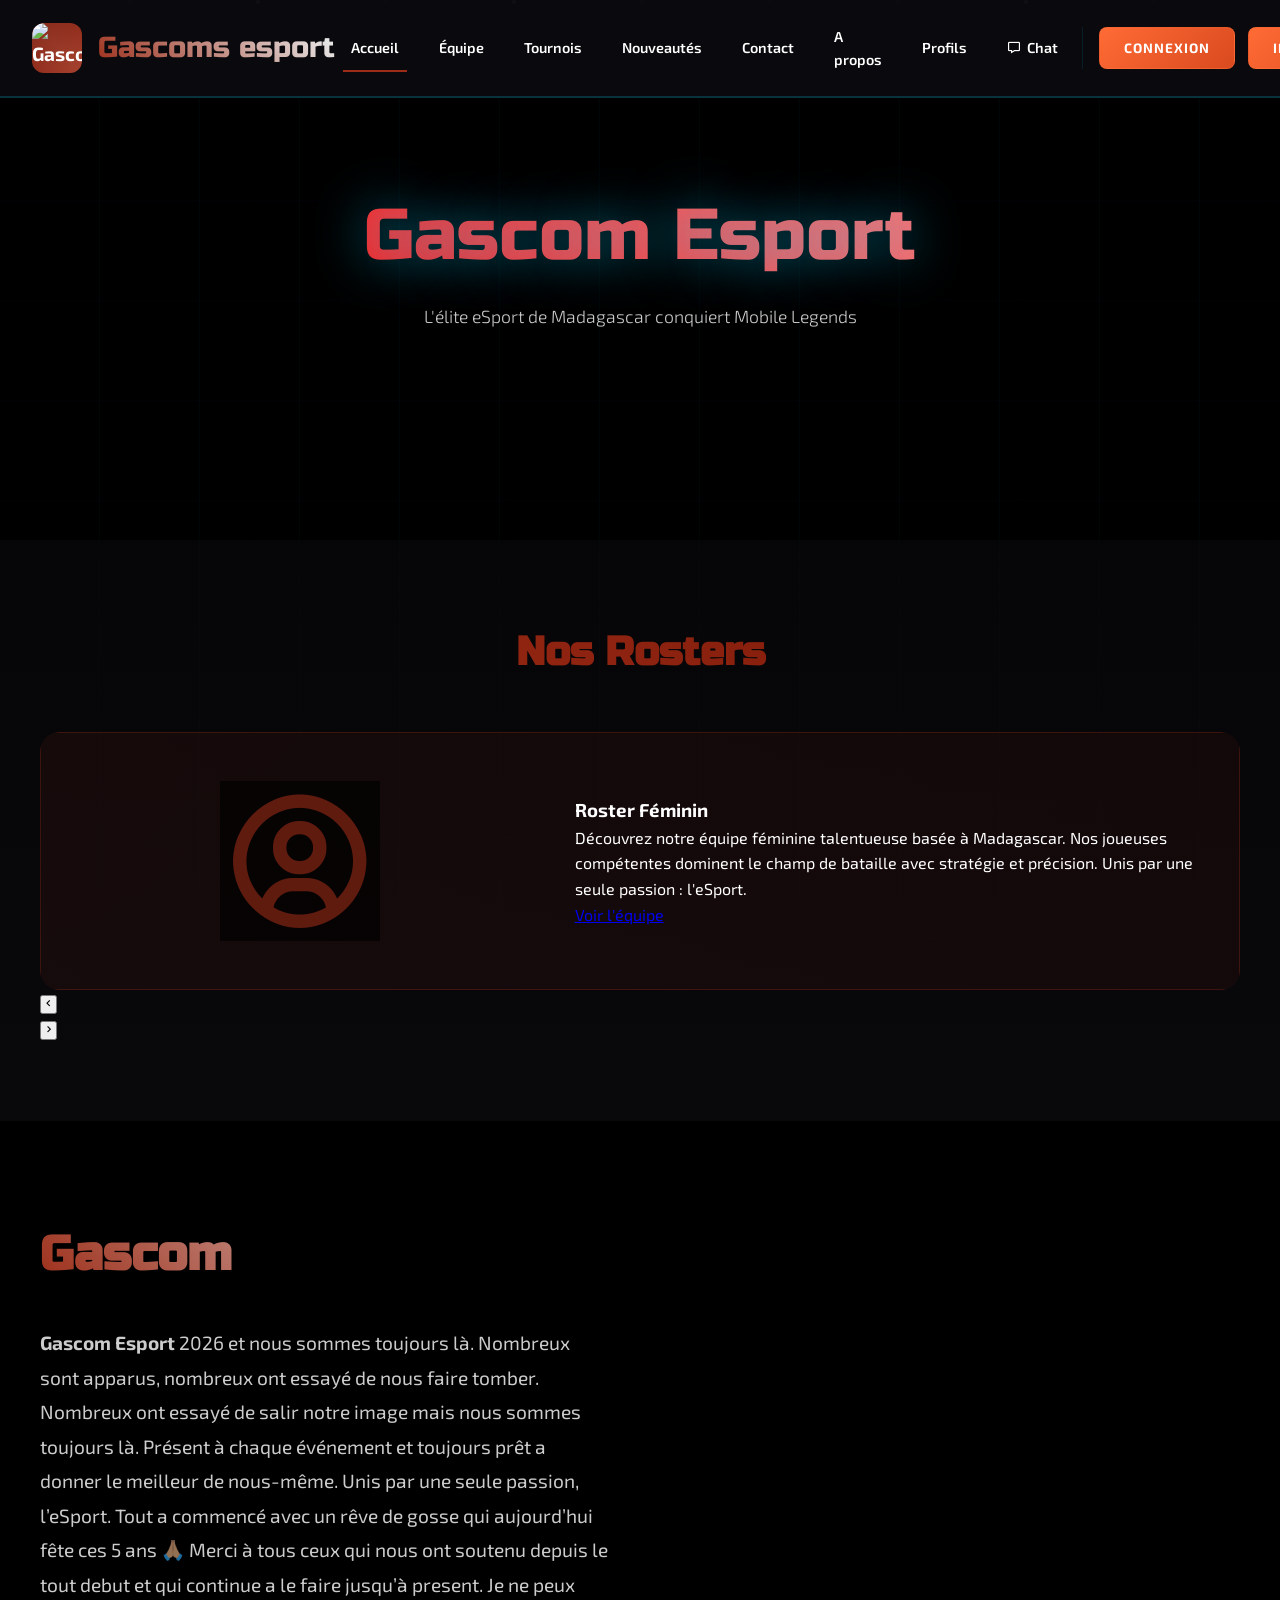
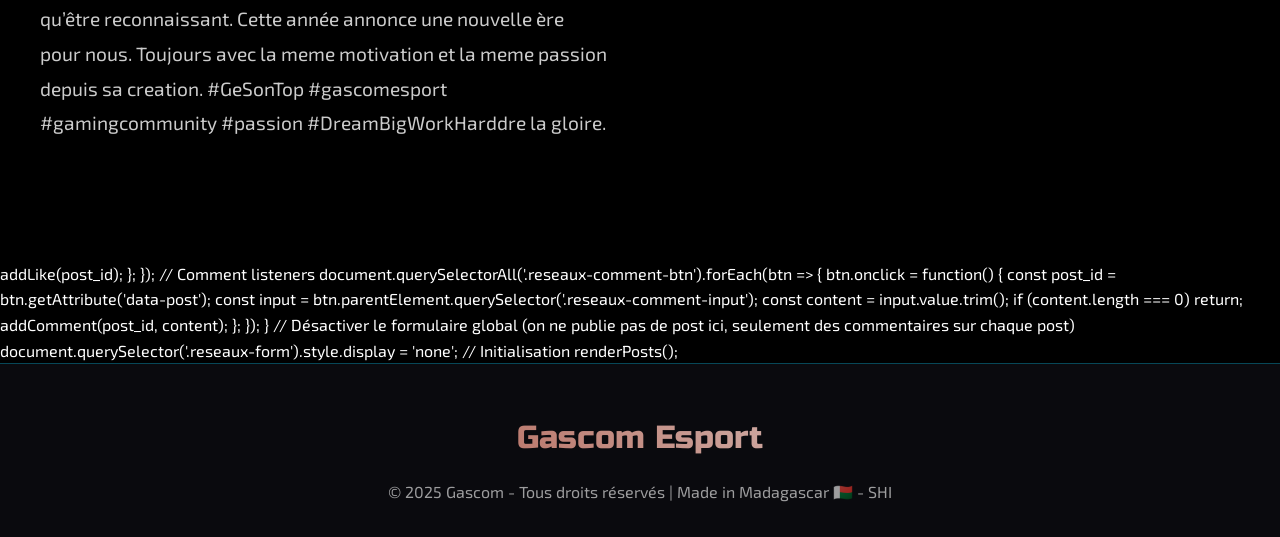
==== commit 0e06eb96: "feat: implement comprehensive functionality for dynamic post loading, commenting, and liking in rése" ====
--- a/index.html
+++ b/index.html
@@ -312,7 +312,228 @@
     </section>
 
 
-   
+
+
+
+    <script>
+    
+
+    const reseauxFeed = document.getElementById('reseaux-feed');
+    const reseauxInput = document.getElementById('reseaux-comment-input');
+    const reseauxBtn = document.getElementById('reseaux-comment-btn');
+
+
+    let currentUser = null;
+    async function getCurrentUser() {
+        const { data: { user } } = await supabase.auth.getUser();
+        currentUser = user;
+        return user;
+    }
+
+
+    async function fetchPosts() {
+        const { data: posts, error } = await supabase
+
+            // === Réseaux & Actualités - Supabase (ADMIN ONLY POST) ===
+            // Prérequis :
+            // 1. Supabase JS importé et initialisé AVANT ce script
+            // 2. L'utilisateur connecté doit avoir le rôle "admin" pour publier
+
+            const reseauxFeed = document.getElementById('reseaux-feed');
+            const reseauxForm = document.querySelector('.reseaux-form');
+            const reseauxPostInput = document.getElementById('reseaux-post-input');
+            const reseauxPostBtn = document.getElementById('reseaux-post-btn');
+
+            let currentUser = null;
+            let currentProfile = null;
+
+            async function getCurrentUserAndProfile() {
+                const { data: { user } } = await supabase.auth.getUser();
+                currentUser = user;
+                if (user) {
+                    // Récupérer le profil (table users)
+                    const { data: profile } = await supabase
+                        .from('users')
+                        .select('*')
+                        .eq('id', user.id)
+                        .single();
+                    currentProfile = profile;
+                } else {
+                    currentProfile = null;
+                }
+                return { user: currentUser, profile: currentProfile };
+            }
+
+            async function fetchPosts() {
+                const { data: posts, error } = await supabase
+                    .from('media_posts')
+                    .select('*')
+                    .order('created_at', { ascending: false });
+                if (error) {
+                    reseauxFeed.innerHTML = '<div style="color:#ff6b35">Erreur de chargement des publications.</div>';
+                    return [];
+                }
+                return posts;
+            }
+
+            async function fetchLikes(post_id) {
+                const { data, error } = await supabase
+                    .from('media_likes')
+                    .select('user_id')
+                    .eq('post_id', post_id);
+                return data || [];
+            }
+
+            async function fetchComments(post_id) {
+                const { data, error } = await supabase
+                    .from('media_comments')
+                    .select('*')
+                    .eq('post_id', post_id)
+                    .order('created_at', { ascending: true });
+                return data || [];
+            }
+
+            async function addLike(post_id) {
+                if (!currentUser) return;
+                const { data: existing } = await supabase
+                    .from('media_likes')
+                    .select('*')
+                    .eq('post_id', post_id)
+                    .eq('user_id', currentUser.id);
+                if (existing && existing.length > 0) {
+                    await supabase
+                        .from('media_likes')
+                        .delete()
+                        .eq('post_id', post_id)
+                        .eq('user_id', currentUser.id);
+                } else {
+                    await supabase
+                        .from('media_likes')
+                        .insert({ post_id, user_id: currentUser.id, created_at: new Date().toISOString() });
+                }
+                renderPosts();
+            }
+
+            async function addComment(post_id, content) {
+                if (!currentUser) return;
+                await supabase
+                    .from('media_comments')
+                    .insert({
+                        post_id,
+                        user_id: currentUser.id,
+                        username: currentProfile?.username || 'Utilisateur',
+                        content,
+                        created_at: new Date().toISOString()
+                    });
+                renderPosts();
+            }
+
+            async function addPost(content) {
+                if (!currentUser || !currentProfile) return;
+                // Tag admin
+                await supabase
+                    .from('media_posts')
+                    .insert({
+                        user_id: currentUser.id,
+                        username: currentProfile.username,
+                        email: currentProfile.email,
+                        caption: content,
+                        created_at: new Date().toISOString(),
+                        avatar_url: '',
+                        media_type: 'text',
+                        media_url: '',
+                        // Ajout d'un tag admin
+                        role: 'admin'
+                    });
+                renderPosts();
+            }
+
+            async function renderPosts() {
+                await getCurrentUserAndProfile();
+                // Afficher le formulaire de publication seulement si connecté
+                if (currentUser && currentProfile) {
+                    reseauxForm.style.display = '';
+                } else {
+                    reseauxForm.style.display = 'none';
+                }
+                reseauxFeed.innerHTML = '<div style="color:#aaa">Chargement...</div>';
+                const posts = await fetchPosts();
+                reseauxFeed.innerHTML = '';
+                for (const post of posts) {
+                    const likes = await fetchLikes(post.id);
+                    const liked = currentUser && likes.some(l => l.user_id === currentUser.id);
+                    const comments = await fetchComments(post.id);
+                    // Tag admin si posté par l'utilisateur connecté
+                    const isAdmin = post.user_id === currentUser?.id;
+                    reseauxFeed.innerHTML += `
+                        <div class="reseaux-post">
+                            <div class="reseaux-post-content">
+                                <span style="font-weight:bold; color:#9c2c17;">${post.username || 'Admin'}${isAdmin ? ' <span style=\'background:#9c2c17;color:#fff;padding:2px 8px;border-radius:6px;font-size:0.85em;\'>admin</span>' : ''}</span>
+                                <span style="color:#aaa;font-size:0.9em;"> • ${new Date(post.created_at).toLocaleString('fr-FR')}</span><br>
+                                ${post.caption ? post.caption.replace(/</g, '&lt;').replace(/>/g, '&gt;') : ''}
+                            </div>
+                            <div class="reseaux-post-actions">
+                                <button class="reseaux-like-btn${liked ? ' liked' : ''}" data-post="${post.id}"><i class='bx bx-like'></i> <span>${likes.length}</span></button>
+                            </div>
+                            <div class="reseaux-comments">
+                                ${comments.map(c => `<div style='margin:4px 0;'><b style='color:#9c2c17;'>${c.username || 'Utilisateur'}</b> <span style='color:#aaa;font-size:0.9em;'>${new Date(c.created_at).toLocaleString('fr-FR')}</span><br>${c.content.replace(/</g, '&lt;').replace(/>/g, '&gt;')}</div>`).join('')}
+                                ${currentUser ? `<div style='margin-top:8px;display:flex;gap:6px;'><input type='text' class='reseaux-comment-input' data-post="${post.id}" placeholder='Commenter...' maxlength='200' style='flex:1;border-radius:6px;border:1px solid #9c2c17;padding:4px 8px;'><button class='reseaux-comment-btn' data-post="${post.id}" style='border-radius:6px;background:#9c2c17;color:#fff;border:none;padding:4px 12px;cursor:pointer;'>Envoyer</button></div>` : ''}
+                            </div>
+                        </div>
+                    `;
+                }
+                // Like listeners
+                document.querySelectorAll('.reseaux-like-btn').forEach(btn => {
+                    btn.onclick = () => addLike(btn.getAttribute('data-post'));
+                });
+                // Comment listeners
+                document.querySelectorAll('.reseaux-comment-btn').forEach(btn => {
+                    btn.onclick = () => {
+                        const postId = btn.getAttribute('data-post');
+                        const input = document.querySelector(`.reseaux-comment-input[data-post="${postId}"]`);
+                        if (input && input.value.trim()) {
+                            addComment(postId, input.value.trim());
+                        }
+                    };
+                });
+            }
+
+            // Publication d'un post (admin seulement)
+            if (reseauxPostBtn) {
+                reseauxPostBtn.onclick = async () => {
+                    await getCurrentUserAndProfile();
+                    if (!currentUser || !currentProfile) return;
+                    if (!reseauxPostInput.value.trim()) return;
+                    await addPost(reseauxPostInput.value.trim());
+                    reseauxPostInput.value = '';
+                };
+            }
+
+            // Initialisation
+            renderPosts();
+            </script>
+                addLike(post_id);
+            };
+        });
+        // Comment listeners
+        document.querySelectorAll('.reseaux-comment-btn').forEach(btn => {
+            btn.onclick = function() {
+                const post_id = btn.getAttribute('data-post');
+                const input = btn.parentElement.querySelector('.reseaux-comment-input');
+                const content = input.value.trim();
+                if (content.length === 0) return;
+                addComment(post_id, content);
+            };
+        });
+    }
+
+    // Désactiver le formulaire global (on ne publie pas de post ici, seulement des commentaires sur chaque post)
+    document.querySelector('.reseaux-form').style.display = 'none';
+
+    // Initialisation
+    renderPosts();
+    </script>
+
     <!-- Footer -->
     <footer>
         <div class="footer-content">
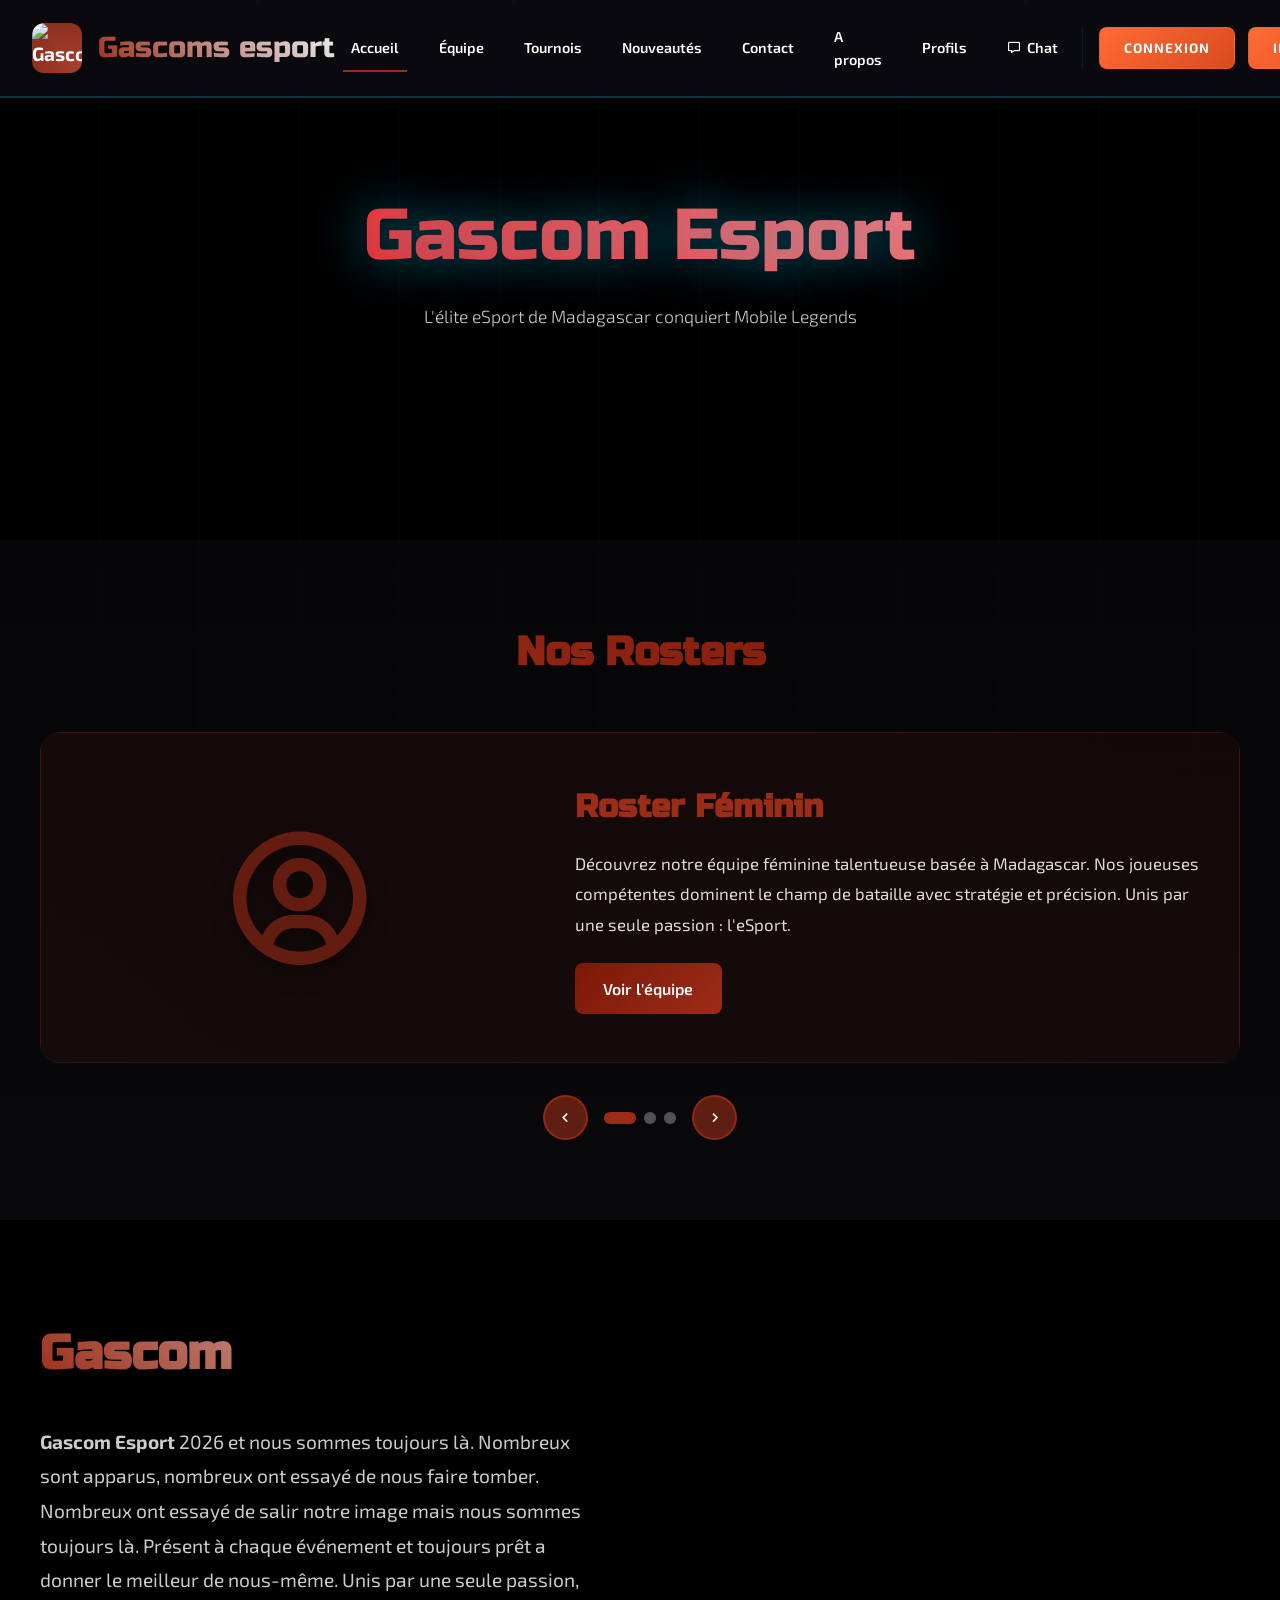
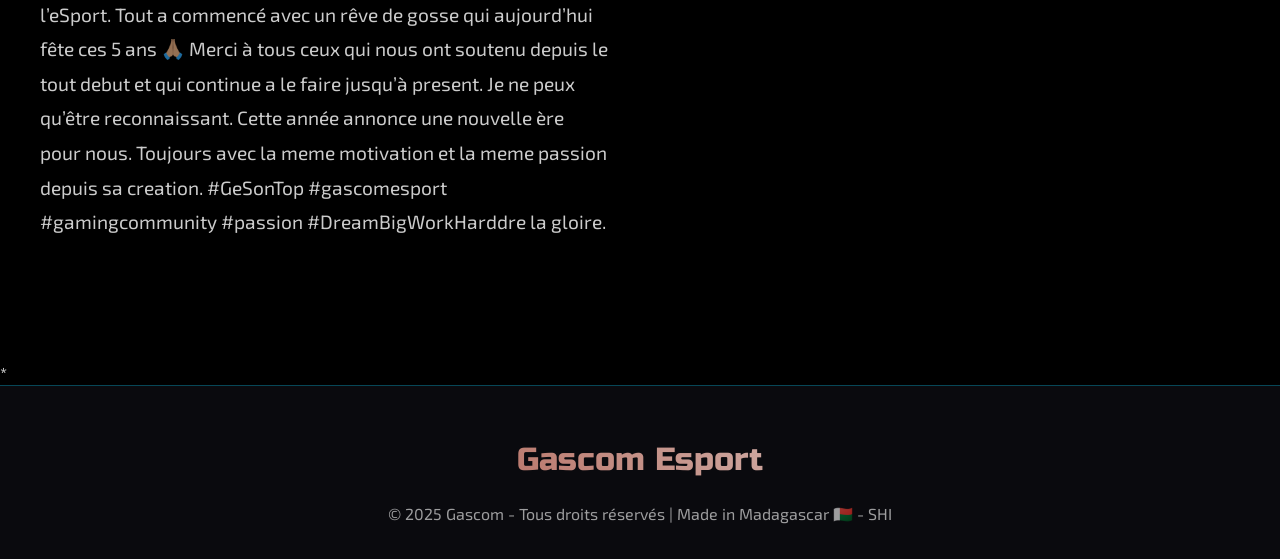
==== commit 8852fa97: "feat: enhance carousel section with new styles and animations" ====
--- a/index.html
+++ b/index.html
@@ -62,6 +62,264 @@
         .carousel-image i {
             font-size: 10rem;
             color: rgba(156, 44, 23, 0.6);
+            text-shadow: 0 8px 20px rgba(0, 0, 0, 0.5);
+        }
+
+        .carousel-content {
+            flex: 1;
+            color: #FFFFFF;
+        }
+
+        .carousel-content h3 {
+            font-family: 'Russo One', sans-serif;
+            font-size: 2rem;
+            margin-bottom: 1rem;
+            color: #9c2c17;
+        }
+
+        .carousel-content p {
+            font-size: 1.05rem;
+            line-height: 1.8;
+            color: rgba(255, 255, 255, 0.85);
+            margin-bottom: 1.5rem;
+        }
+
+        .carousel-btn {
+            display: inline-block;
+            padding: 0.8rem 1.8rem;
+            background: linear-gradient(135deg, #7c1808, #9c2c17);
+            color: #FFFFFF;
+            text-decoration: none;
+            border-radius: 8px;
+            font-weight: 600;
+            transition: all 0.3s ease;
+            border: none;
+            cursor: pointer;
+        }
+
+        .carousel-btn:hover {
+            transform: translateY(-2px);
+            box-shadow: 0 10px 30px rgba(156, 44, 23, 0.4);
+        }
+
+        /* Carousel Controls */
+        .carousel-controls {
+            display: flex;
+            justify-content: center;
+            gap: 1rem;
+            margin-top: 2rem;
+            align-items: center;
+        }
+
+        .carousel-nav-btn {
+            width: 45px;
+            height: 45px;
+            border-radius: 50%;
+            background: rgba(156, 44, 23, 0.6);
+            border: 2px solid rgba(156, 44, 23, 0.8);
+            color: #FFFFFF;
+            cursor: pointer;
+            display: flex;
+            align-items: center;
+            justify-content: center;
+            transition: all 0.3s ease;
+            font-size: 1.2rem;
+        }
+
+        .carousel-nav-btn:hover {
+            background: rgba(156, 44, 23, 0.9);
+            transform: scale(1.1);
+        }
+
+        .carousel-indicators {
+            display: flex;
+            gap: 0.5rem;
+        }
+
+        .carousel-dot {
+            width: 12px;
+            height: 12px;
+            border-radius: 50%;
+            background: rgba(255, 255, 255, 0.3);
+            cursor: pointer;
+            transition: all 0.3s ease;
+        }
+
+        .carousel-dot.active {
+            background: #9c2c17;
+            width: 32px;
+            border-radius: 6px;
+        }
+
+        @media (max-width: 768px) {
+            .carousel-item {
+                flex-direction: column;
+                padding: 2rem 1.5rem;
+            }
+
+            .carousel-image {
+                flex: 0 0 auto;
+                margin-bottom: 1rem;
+            }
+
+            .carousel-image i {
+                font-size: 6rem;
+            }
+
+            .carousel-content h3 {
+                font-size: 1.5rem;
+            }
+
+            .carousel-title {
+                font-size: 1.8rem;
+            }
+        }
+
+        /* Scroll Animations */
+        .scroll-animate {
+            opacity: 0;
+            transform: translateY(30px);
+            transition: opacity 0.8s ease, transform 0.8s ease;
+        }
+
+        .scroll-animate.visible {
+            opacity: 1;
+            transform: translateY(0);
+        }
+
+        .fade-in {
+            opacity: 0;
+            transition: opacity 1s ease;
+        }
+
+        .fade-in.visible {
+            opacity: 1;
+        }
+
+        .slide-up {
+            opacity: 0;
+            transform: translateY(50px);
+            transition: opacity 0.8s ease, transform 0.8s ease;
+        }
+
+        .slide-up.visible {
+            opacity: 1;
+            transform: translateY(0);
+        }
+
+        .scale-in {
+            opacity: 0;
+            transform: scale(0.9);
+            transition: opacity 0.7s ease, transform 0.7s ease;
+        }
+
+        .scale-in.visible {
+            opacity: 1;
+            transform: scale(1);
+        }
+
+        /* Stagger animation delays */
+        .scroll-animate:nth-child(1) { transition-delay: 0.1s; }
+        .scroll-animate:nth-child(2) { transition-delay: 0.2s; }
+        .scroll-animate:nth-child(3) { transition-delay: 0.3s; }
+        .scroll-animate:nth-child(4) { transition-delay: 0.4s; }
+
+        /* TikTok Live Section Styles */
+        .tiktok-live-section {
+            padding: 5rem 2rem;
+            background: linear-gradient(180deg, rgba(11, 11, 15, 0.5) 0%, rgba(11, 11, 15, 0.8) 100%);
+        }
+
+        .tiktok-live-container {
+            max-width: 1400px;
+            margin: 0 auto;
+        }
+
+        .tiktok-live-title {
+            text-align: center;
+            font-family: 'Russo One', sans-serif;
+            font-size: 2.5rem;
+            color: #FFFFFF;
+            margin-bottom: 1rem;
+            background: linear-gradient(45deg, #FF0000, #FFFFFF);
+            -webkit-background-clip: text;
+            -webkit-text-fill-color: transparent;
+            background-clip: text;
+        }
+
+        .tiktok-live-subtitle {
+            text-align: center;
+            font-size: 1.1rem;
+            color: rgba(255, 255, 255, 0.7);
+            margin-bottom: 3rem;
+        }
+
+        .tiktok-live-grid {
+            display: grid;
+            grid-template-columns: repeat(auto-fit, minmax(320px, 1fr));
+            gap: 2rem;
+            margin-top: 2rem;
+        }
+
+        .tiktok-live-item {
+            background: linear-gradient(135deg, rgba(25, 25, 35, 0.6), rgba(50, 25, 20, 0.4));
+            border: 2px solid rgba(156, 44, 23, 0.4);
+            border-radius: 15px;
+            padding: 1.5rem;
+            backdrop-filter: blur(10px);
+            box-shadow: 0 20px 60px rgba(156, 44, 23, 0.2);
+            text-align: center;
+            overflow: hidden;
+        }
+
+        .tiktok-live-item h3 {
+            font-family: 'Russo One', sans-serif;
+            font-size: 1.3rem;
+            color: #FFFFFF;
+            margin-bottom: 0.5rem;
+        }
+
+        .tiktok-live-item p {
+            font-size: 0.95rem;
+            color: rgba(255, 255, 255, 0.7);
+            margin-bottom: 1rem;
+        }
+
+        .tiktok-live-btn {
+            display: inline-block;
+            padding: 0.7rem 1.8rem;
+            background: linear-gradient(135deg, #7c1808, #9c2c17);
+            color: #FFFFFF;
+            text-decoration: none;
+            border-radius: 8px;
+            font-weight: 600;
+            transition: all 0.3s ease;
+            border: none;
+            cursor: pointer;
+            font-size: 0.9rem;
+        }
+
+        .tiktok-live-btn:hover {
+            transform: translateY(-2px);
+            box-shadow: 0 8px 20px rgba(156, 44, 23, 0.4);
+        }
+
+        .tiktok-live-btn.live {
+            background: linear-gradient(135deg, #FF0000, #CC0000);
+            animation: pulse 2s infinite;
+        }
+
+        .tiktok-live-btn.offline {
+            opacity: 0.6;
+            cursor: not-allowed;
+        }
+
+        /* Modal Styles */
+        .no-live-modal {
+            display: none;
+            position: fixed;
+            top: 0;
+            left: 0;
             right: 0;
             bottom: 0;
             background: rgba(0, 0, 0, 0.7);
@@ -311,228 +569,7 @@
         </div>
     </section>
 
-
-
-
-
-    <script>
-    
-
-    const reseauxFeed = document.getElementById('reseaux-feed');
-    const reseauxInput = document.getElementById('reseaux-comment-input');
-    const reseauxBtn = document.getElementById('reseaux-comment-btn');
-
-
-    let currentUser = null;
-    async function getCurrentUser() {
-        const { data: { user } } = await supabase.auth.getUser();
-        currentUser = user;
-        return user;
-    }
-
-
-    async function fetchPosts() {
-        const { data: posts, error } = await supabase
-
-            // === Réseaux & Actualités - Supabase (ADMIN ONLY POST) ===
-            // Prérequis :
-            // 1. Supabase JS importé et initialisé AVANT ce script
-            // 2. L'utilisateur connecté doit avoir le rôle "admin" pour publier
-
-            const reseauxFeed = document.getElementById('reseaux-feed');
-            const reseauxForm = document.querySelector('.reseaux-form');
-            const reseauxPostInput = document.getElementById('reseaux-post-input');
-            const reseauxPostBtn = document.getElementById('reseaux-post-btn');
-
-            let currentUser = null;
-            let currentProfile = null;
-
-            async function getCurrentUserAndProfile() {
-                const { data: { user } } = await supabase.auth.getUser();
-                currentUser = user;
-                if (user) {
-                    // Récupérer le profil (table users)
-                    const { data: profile } = await supabase
-                        .from('users')
-                        .select('*')
-                        .eq('id', user.id)
-                        .single();
-                    currentProfile = profile;
-                } else {
-                    currentProfile = null;
-                }
-                return { user: currentUser, profile: currentProfile };
-            }
-
-            async function fetchPosts() {
-                const { data: posts, error } = await supabase
-                    .from('media_posts')
-                    .select('*')
-                    .order('created_at', { ascending: false });
-                if (error) {
-                    reseauxFeed.innerHTML = '<div style="color:#ff6b35">Erreur de chargement des publications.</div>';
-                    return [];
-                }
-                return posts;
-            }
-
-            async function fetchLikes(post_id) {
-                const { data, error } = await supabase
-                    .from('media_likes')
-                    .select('user_id')
-                    .eq('post_id', post_id);
-                return data || [];
-            }
-
-            async function fetchComments(post_id) {
-                const { data, error } = await supabase
-                    .from('media_comments')
-                    .select('*')
-                    .eq('post_id', post_id)
-                    .order('created_at', { ascending: true });
-                return data || [];
-            }
-
-            async function addLike(post_id) {
-                if (!currentUser) return;
-                const { data: existing } = await supabase
-                    .from('media_likes')
-                    .select('*')
-                    .eq('post_id', post_id)
-                    .eq('user_id', currentUser.id);
-                if (existing && existing.length > 0) {
-                    await supabase
-                        .from('media_likes')
-                        .delete()
-                        .eq('post_id', post_id)
-                        .eq('user_id', currentUser.id);
-                } else {
-                    await supabase
-                        .from('media_likes')
-                        .insert({ post_id, user_id: currentUser.id, created_at: new Date().toISOString() });
-                }
-                renderPosts();
-            }
-
-            async function addComment(post_id, content) {
-                if (!currentUser) return;
-                await supabase
-                    .from('media_comments')
-                    .insert({
-                        post_id,
-                        user_id: currentUser.id,
-                        username: currentProfile?.username || 'Utilisateur',
-                        content,
-                        created_at: new Date().toISOString()
-                    });
-                renderPosts();
-            }
-
-            async function addPost(content) {
-                if (!currentUser || !currentProfile) return;
-                // Tag admin
-                await supabase
-                    .from('media_posts')
-                    .insert({
-                        user_id: currentUser.id,
-                        username: currentProfile.username,
-                        email: currentProfile.email,
-                        caption: content,
-                        created_at: new Date().toISOString(),
-                        avatar_url: '',
-                        media_type: 'text',
-                        media_url: '',
-                        // Ajout d'un tag admin
-                        role: 'admin'
-                    });
-                renderPosts();
-            }
-
-            async function renderPosts() {
-                await getCurrentUserAndProfile();
-                // Afficher le formulaire de publication seulement si connecté
-                if (currentUser && currentProfile) {
-                    reseauxForm.style.display = '';
-                } else {
-                    reseauxForm.style.display = 'none';
-                }
-                reseauxFeed.innerHTML = '<div style="color:#aaa">Chargement...</div>';
-                const posts = await fetchPosts();
-                reseauxFeed.innerHTML = '';
-                for (const post of posts) {
-                    const likes = await fetchLikes(post.id);
-                    const liked = currentUser && likes.some(l => l.user_id === currentUser.id);
-                    const comments = await fetchComments(post.id);
-                    // Tag admin si posté par l'utilisateur connecté
-                    const isAdmin = post.user_id === currentUser?.id;
-                    reseauxFeed.innerHTML += `
-                        <div class="reseaux-post">
-                            <div class="reseaux-post-content">
-                                <span style="font-weight:bold; color:#9c2c17;">${post.username || 'Admin'}${isAdmin ? ' <span style=\'background:#9c2c17;color:#fff;padding:2px 8px;border-radius:6px;font-size:0.85em;\'>admin</span>' : ''}</span>
-                                <span style="color:#aaa;font-size:0.9em;"> • ${new Date(post.created_at).toLocaleString('fr-FR')}</span><br>
-                                ${post.caption ? post.caption.replace(/</g, '&lt;').replace(/>/g, '&gt;') : ''}
-                            </div>
-                            <div class="reseaux-post-actions">
-                                <button class="reseaux-like-btn${liked ? ' liked' : ''}" data-post="${post.id}"><i class='bx bx-like'></i> <span>${likes.length}</span></button>
-                            </div>
-                            <div class="reseaux-comments">
-                                ${comments.map(c => `<div style='margin:4px 0;'><b style='color:#9c2c17;'>${c.username || 'Utilisateur'}</b> <span style='color:#aaa;font-size:0.9em;'>${new Date(c.created_at).toLocaleString('fr-FR')}</span><br>${c.content.replace(/</g, '&lt;').replace(/>/g, '&gt;')}</div>`).join('')}
-                                ${currentUser ? `<div style='margin-top:8px;display:flex;gap:6px;'><input type='text' class='reseaux-comment-input' data-post="${post.id}" placeholder='Commenter...' maxlength='200' style='flex:1;border-radius:6px;border:1px solid #9c2c17;padding:4px 8px;'><button class='reseaux-comment-btn' data-post="${post.id}" style='border-radius:6px;background:#9c2c17;color:#fff;border:none;padding:4px 12px;cursor:pointer;'>Envoyer</button></div>` : ''}
-                            </div>
-                        </div>
-                    `;
-                }
-                // Like listeners
-                document.querySelectorAll('.reseaux-like-btn').forEach(btn => {
-                    btn.onclick = () => addLike(btn.getAttribute('data-post'));
-                });
-                // Comment listeners
-                document.querySelectorAll('.reseaux-comment-btn').forEach(btn => {
-                    btn.onclick = () => {
-                        const postId = btn.getAttribute('data-post');
-                        const input = document.querySelector(`.reseaux-comment-input[data-post="${postId}"]`);
-                        if (input && input.value.trim()) {
-                            addComment(postId, input.value.trim());
-                        }
-                    };
-                });
-            }
-
-            // Publication d'un post (admin seulement)
-            if (reseauxPostBtn) {
-                reseauxPostBtn.onclick = async () => {
-                    await getCurrentUserAndProfile();
-                    if (!currentUser || !currentProfile) return;
-                    if (!reseauxPostInput.value.trim()) return;
-                    await addPost(reseauxPostInput.value.trim());
-                    reseauxPostInput.value = '';
-                };
-            }
-
-            // Initialisation
-            renderPosts();
-            </script>
-                addLike(post_id);
-            };
-        });
-        // Comment listeners
-        document.querySelectorAll('.reseaux-comment-btn').forEach(btn => {
-            btn.onclick = function() {
-                const post_id = btn.getAttribute('data-post');
-                const input = btn.parentElement.querySelector('.reseaux-comment-input');
-                const content = input.value.trim();
-                if (content.length === 0) return;
-                addComment(post_id, content);
-            };
-        });
-    }
-
-    // Désactiver le formulaire global (on ne publie pas de post ici, seulement des commentaires sur chaque post)
-    document.querySelector('.reseaux-form').style.display = 'none';
-
-    // Initialisation
-    renderPosts();
-    </script>
+    *
 
     <!-- Footer -->
     <footer>
